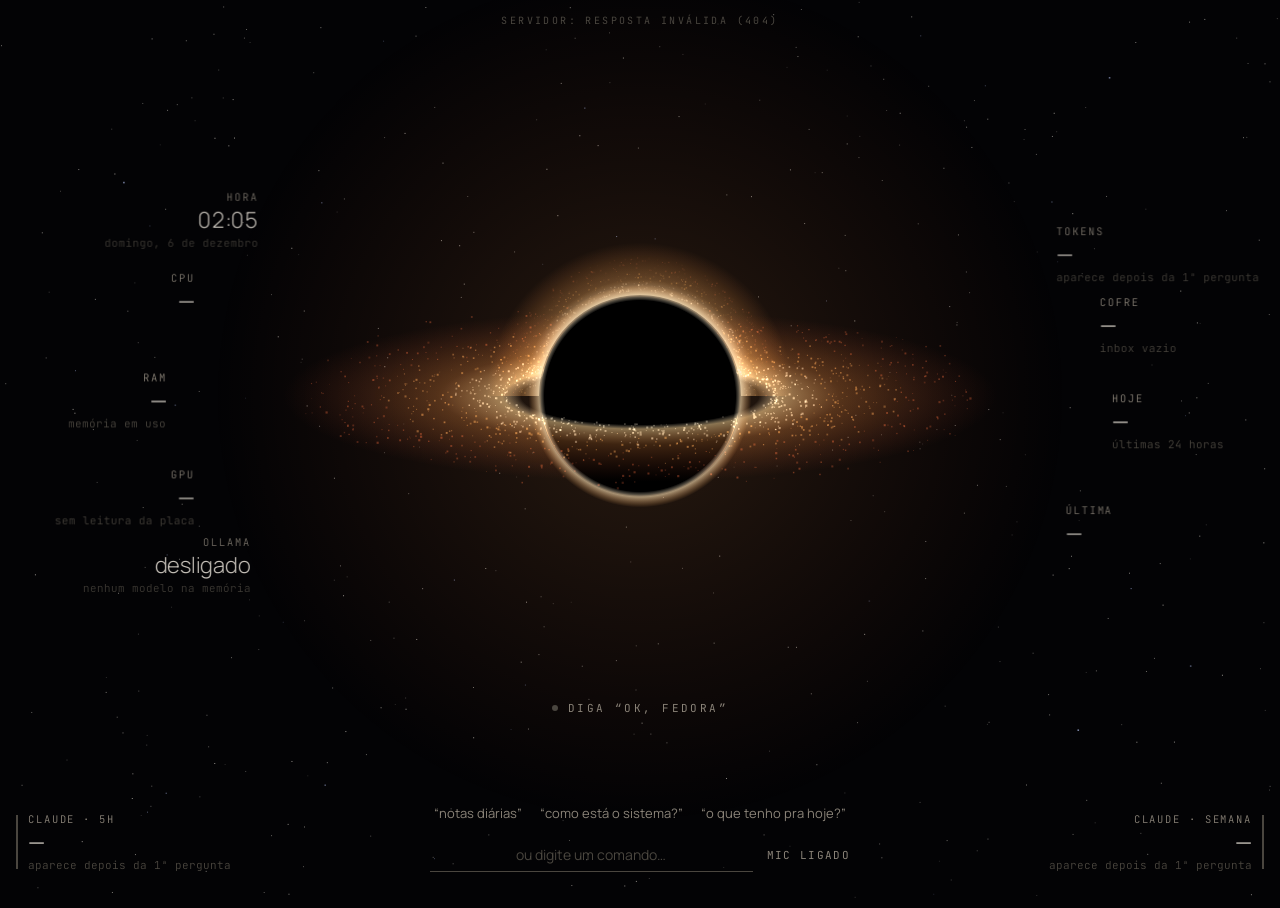
==== ui/index.html @ 59572f54 "Mini buraco negro (orb.py, GTK 4) no canto da tela do mouse quando a janela está fechada ou atrás; t" ====
<!doctype html>
<html lang="pt-BR">
<head>
<meta charset="utf-8">
<meta name="viewport" content="width=device-width, initial-scale=1, viewport-fit=cover">
<title>Fedora</title>
<meta name="theme-color" content="#030305">
<link rel="preconnect" href="https://fonts.googleapis.com">
<link rel="preconnect" href="https://fonts.gstatic.com" crossorigin>
<link rel="stylesheet" href="https://fonts.googleapis.com/css2?family=Manrope:wght@300;400;500;600&family=JetBrains+Mono:wght@300;400&family=Literata:opsz,wght@7..72,400;7..72,500&display=swap">
<style>
/* Layout: one dark sky. A black hole in the centre listens; system data drifts on its left orbit, vault data on its right. No boxes.
   #notas swaps to a quiet writing page with a small hole that still listens. Single deliberate dark theme. */
:root{
  --space:#030305; --ink:#ece6dc; --dim:#8a8378; --faint:#4a463f; --hot:#ffb15c; --white-hot:#fff1d6; --cool:#8fb4ff; --warn:#ff8a5c;
  --ui:"Manrope",system-ui,sans-serif; --data:"JetBrains Mono",ui-monospace,monospace; --write:"Literata",Georgia,serif;
  color-scheme:dark;
}
html,body{height:100%}
body{background:var(--space);color:var(--ink);font:400 15px/1.5 var(--ui);overflow:hidden;-webkit-tap-highlight-color:transparent}
button,input,textarea{font:inherit;color:inherit}
button{cursor:pointer;touch-action:manipulation}
:focus-visible{outline:1px solid var(--hot);outline-offset:4px}
[hidden]{display:none!important}
.sr{position:absolute;width:1px;height:1px;overflow:hidden;clip:rect(0 0 0 0);white-space:nowrap}

/* ---------- home: the black hole ---------- */
#home{position:fixed;inset:0}
#sky,#hole{position:absolute;inset:0;width:100%;height:100%;display:block}
#hole{cursor:pointer}
.orbit{position:absolute;left:0;top:0;display:grid;gap:1px;white-space:nowrap;pointer-events:none;will-change:transform}
.orbit .k{font:300 10.5px var(--data);letter-spacing:.18em;text-transform:uppercase;color:var(--dim)}
.orbit .v{font:300 22px var(--ui);letter-spacing:-.01em;font-variant-numeric:tabular-nums}
.orbit .s{font:300 11px var(--data);color:var(--faint)}
.orbit.left{text-align:right}
.orbit .v.hot{color:var(--warn)}
.orbit .bar{position:absolute;left:-12px;top:3px;bottom:3px;width:2px;background:linear-gradient(0deg,var(--hot) var(--p),var(--faint) var(--p))}
.orbit.foot{top:auto;bottom:calc(28px + env(safe-area-inset-bottom,0px))}
.orbit.fl{left:28px}
.orbit.fr{left:auto;right:28px;text-align:right}
.orbit.fr .bar{left:auto;right:-12px}
.orbit .v.hot+.s+.bar{background:linear-gradient(0deg,var(--warn) var(--p),var(--faint) var(--p))}
.voice{position:absolute;left:50%;bottom:calc(28px + env(safe-area-inset-bottom,0px));transform:translateX(-50%);
  width:min(640px,calc(100% - 32px));display:grid;gap:10px;justify-items:center;text-align:center}
.state{font:400 11px var(--data);letter-spacing:.22em;text-transform:uppercase;color:var(--dim);display:flex;gap:10px;align-items:center}
.state i{width:6px;height:6px;border-radius:50%;background:var(--faint);transition:background-color .3s}
body[data-v="listen"] .state i,body[data-v="dict"] .state i{background:var(--hot);box-shadow:0 0 10px var(--hot)}
body[data-v="think"] .state i{background:var(--cool)}
.heard{font:300 26px/1.3 var(--ui);min-height:1.3em;color:var(--ink);text-wrap:balance}
.reply{font-size:14px;color:var(--dim);min-height:1.5em;max-width:56ch;text-wrap:pretty}
.cmds{display:flex;flex-wrap:wrap;justify-content:center;gap:4px 18px;font-size:13px}
.cmd{background:none;border:0;padding:4px 0;color:var(--dim);border-bottom:1px solid transparent}
.cmd:hover{color:var(--ink);border-bottom-color:var(--faint)}
.typed{display:flex;gap:14px;align-items:center;width:min(420px,100%)}
.typed input{flex:1;min-width:0;background:none;border:0;border-bottom:1px solid var(--faint);padding:6px 2px;font-size:14px;text-align:center}
.typed input:focus-visible{outline:none;border-bottom-color:var(--hot)}
.typed input::placeholder{color:var(--faint)}
.mute{background:none;border:0;font:400 11px var(--data);letter-spacing:.12em;text-transform:uppercase;color:var(--dim);padding:4px 0}
.mute:hover{color:var(--ink)}
.mute[aria-pressed="true"]{color:var(--warn)}
.proto{max-width:calc(100% - 32px);text-align:center;position:absolute;top:calc(14px + env(safe-area-inset-top,0px));left:50%;transform:translateX(-50%);font:400 10px var(--data);letter-spacing:.24em;text-transform:uppercase;color:var(--faint)}

/* ---------- #notas: the writing page ---------- */
#notes{position:fixed;inset:0;display:grid;grid-template-columns:220px minmax(0,1fr);grid-template-rows:auto 1fr auto;
  padding-block:20px;padding-left:max(16px,env(safe-area-inset-left,0px));padding-right:max(16px,env(safe-area-inset-right,0px));column-gap:32px}
.nhead{grid-column:1/-1;display:flex;align-items:baseline;gap:20px;padding-bottom:18px}
.back{color:var(--dim);text-decoration:none;font-size:13px}
.back:hover{color:var(--ink)}
.nhead h1{margin:0;font:500 24px var(--write);letter-spacing:-.01em}
.npath{font:300 11px var(--data);color:var(--faint);overflow:hidden;text-overflow:ellipsis;white-space:nowrap;min-width:0}
.days{overflow-y:auto;display:grid;align-content:start;gap:2px;padding-right:8px}
.days h2{margin:0 0 8px;font:400 10.5px var(--data);letter-spacing:.18em;text-transform:uppercase;color:var(--dim)}
.day{background:none;border:0;text-align:left;padding:5px 0;color:var(--dim);font-size:14px}
.day:hover{color:var(--ink)}
.day[aria-current="true"]{color:var(--hot)}
.page{min-width:0;min-height:0;display:flex;justify-content:center}
#text{width:min(72ch,100%);height:100%;resize:none;background:none;border:0;padding:0 0 40px;
  font:400 19px/1.75 var(--write);color:var(--ink);caret-color:var(--hot)}
#text:focus-visible{outline:none}
#text::placeholder{color:var(--faint)}
.nfoot{grid-column:1/-1;display:flex;align-items:center;gap:22px;flex-wrap:wrap;padding-top:14px;border-top:1px solid #15140f}
#mini{width:52px;height:52px;flex:none;cursor:pointer}
.nstate{display:grid;min-width:0;flex:1 1 220px}
.nstate b{font:400 11px var(--data);letter-spacing:.18em;text-transform:uppercase;color:var(--dim);font-weight:400}
.nstate span{font-size:13px;color:var(--faint)}
.act{background:none;border:0;padding:6px 0;font-size:14px;color:var(--dim);border-bottom:1px solid transparent}
.act:hover{color:var(--ink);border-bottom-color:var(--faint)}
.act.primary{color:var(--hot)}
.act:disabled{opacity:.4;cursor:default;border-color:transparent}
.act[aria-pressed="true"]{color:var(--warn)}

@media (max-width:760px){
  body{overflow:auto}
  #notes{position:static;min-height:100%;grid-template-columns:1fr;grid-template-rows:auto auto 1fr auto}
  .days{display:flex;overflow-x:auto;gap:16px;padding-bottom:10px}.days h2{display:none}.day{white-space:nowrap}
  #text{min-height:55vh;font-size:17px}
  .heard{font-size:20px}
  .orbit .s{display:none}.orbit .v{font-size:17px;max-width:calc(50vw - 28px);overflow:hidden;text-overflow:ellipsis}.orbit.left{text-align:left}
  .voice{gap:6px}.reply:empty{display:none}
}
@media (prefers-reduced-motion:reduce){*{transition:none!important}}
</style>
</head>
<body>

<section id="home" aria-label="Fedora">
  <canvas id="sky" aria-hidden="true"></canvas>
  <canvas id="hole" role="button" tabindex="0" aria-label="Buraco negro da Fedora. Toque ou aperte Espaço para falar sem dizer o nome."></canvas>
  <div class="proto" id="status">conectando…</div>
  <div id="orbits" aria-label="Sistema e vault"></div>
  <div class="voice">
    <div class="state" id="state"><i aria-hidden="true"></i><span id="state-t">Toque ou aperte Espaço para falar</span></div>
    <div class="heard" id="heard" aria-live="polite"></div>
    <div class="reply" id="reply" aria-live="polite"></div>
    <div class="cmds" id="cmds"></div>
    <form class="typed" id="typed">
      <label class="sr" for="cmd">Comando</label>
      <input id="cmd" name="comando" autocomplete="off" placeholder="ou digite um comando…">
      <button type="button" class="mute" id="mute" aria-pressed="false">mic ligado</button>
    </form>
  </div>
</section>

<section id="notes" aria-label="Notas diárias" hidden>
  <header class="nhead">
    <a class="back" id="back" href="#">← Fedora</a>
    <h1 id="n-title">Hoje</h1>
    <span class="npath" id="n-path"></span>
  </header>
  <nav class="days" aria-label="Notas diárias recentes"><h2>Diárias</h2><div id="days" style="display:contents"></div></nav>
  <div class="page">
    <label class="sr" for="text">Texto da nota</label>
    <textarea id="text" name="nota" spellcheck="true" placeholder="Escreva, ou clique no buraco negro para ditar…"></textarea>
  </div>
  <footer class="nfoot">
    <canvas id="mini" role="button" tabindex="0" aria-label="Ditar"></canvas>
    <div class="nstate"><b id="n-state"></b><span id="n-hint"></span></div>
    <button type="button" class="act" id="dictate" aria-pressed="false">Ditar</button>
    <button type="button" class="act" id="tidy">Ollama: organizar</button>
    <button type="button" class="act" id="undo" disabled>Desfazer</button>
    <button type="button" class="act primary" id="save">Salvar</button>
  </footer>
</section>

<script>
const $=id=>document.getElementById(id);
const el=(t,c,x)=>{const e=document.createElement(t);if(c)e.className=c;if(x!=null)e.textContent=x;return e};
const reduce=matchMedia('(prefers-reduced-motion: reduce)');
const tz='America/Sao_Paulo';
const fmt=(o,d=new Date())=>new Intl.DateTimeFormat('pt-BR',{timeZone:tz,...o}).format(d);
const norm=s=>s.normalize('NFD').replace(/[̀-ͯ]/g,'').toLowerCase();
const wait=ms=>new Promise(r=>setTimeout(r,reduce.matches?Math.min(ms,120):ms));

// ================= black hole renderer (shared by the home and the editor) =================
class Hole{
  constructor(cv,{count=1600,scale=1,stars=false}={}){this.cv=cv;this.cx=cv.getContext('2d');this.scale=scale;this.level=.1;this.goal=.1;this.spin=1;this.t=0;
    this.p=Array.from({length:count},()=>{const r=1.35+Math.pow(Math.random(),1.6)*2.1;return{r,a:Math.random()*Math.PI*2,z:(Math.random()-.5)*.08*r,s:.6+Math.random()*1.4,k:Math.random()}});
    this.resize()}
  resize(){const d=devicePixelRatio||1,w=this.cv.clientWidth,h=this.cv.clientHeight;this.w=w;this.h=h;this.cv.width=w*d;this.cv.height=h*d;this.cx.setTransform(d,0,0,d,0,0);
    const narrow=this.scale===1&&w<760;this.R=Math.min(w,h)*(narrow?.09:.11)*this.scale;this.X=w/2;this.Y=this.scale>1?h/2:h*(narrow?.2:.44)}
  col(r,alpha){const t=Math.max(0,Math.min(1,(r-1.35)/2.1));// hot white inside, amber, then deep red outside
    const c=t<.25?[255,241,214]:t<.6?[255,177,92]:[214,92,52];return`rgba(${c[0]},${c[1]},${c[2]},${alpha})`}
  frame(dt){
    this.level+=(this.goal-this.level)*Math.min(1,dt*6);const L=this.level;this.t+=dt;
    const{cx,R,X,Y}=this,tilt=.24,speed=(.25+L*1.6)*this.spin;
    cx.clearRect(0,0,this.w,this.h);
    // outer glow
    let g=cx.createRadialGradient(X,Y,R*.9,X,Y,R*(4.2+L));g.addColorStop(0,`rgba(255,160,80,${.10+L*.18})`);g.addColorStop(1,'rgba(255,120,60,0)');
    cx.fillStyle=g;cx.beginPath();cx.arc(X,Y,R*(4.2+L),0,Math.PI*2);cx.fill();
    const TAU=Math.PI*2,band=(clipFront)=>{cx.save();if(clipFront){cx.beginPath();cx.rect(0,Y,this.w,this.h);cx.clip();cx.beginPath();cx.arc(X,Y,R*1.01,0,TAU);cx.clip()}
      cx.translate(X,Y);cx.scale(1,tilt);const b=cx.createRadialGradient(0,0,R*1.2,0,0,R*3.6);
      b.addColorStop(0,'rgba(255,236,200,0)');b.addColorStop(.08,`rgba(255,214,150,${.5+L*.35})`);b.addColorStop(.35,`rgba(255,150,70,${.22+L*.2})`);b.addColorStop(1,'rgba(200,70,40,0)');
      cx.fillStyle=b;cx.beginPath();cx.arc(0,0,R*3.6,0,TAU);cx.arc(0,0,R*1.2,0,TAU,true);cx.fill();cx.restore()};
    cx.globalCompositeOperation='lighter';band(false);
    // light from the far side of the disk, bent over the top of the shadow
    const lg=cx.createRadialGradient(X,Y,R*1.02,X,Y,R*1.55);lg.addColorStop(0,`rgba(255,236,200,${.55+L*.35})`);lg.addColorStop(.3,`rgba(255,180,100,${.25+L*.2})`);lg.addColorStop(1,'rgba(255,140,60,0)');
    cx.fillStyle=lg;cx.beginPath();cx.ellipse(X,Y,R*1.55,R*1.55,0,Math.PI,TAU);cx.ellipse(X,Y,R*1.02,R*1.02,0,TAU,Math.PI,true);cx.fill();
    const back=[],front=[];
    for(const q of this.p){if(!reduce.matches)q.a+=dt*speed*Math.pow(q.r,-1.5)*2.2;
      const sn=Math.sin(q.a);(sn<0?back:front).push(q)}
    const dot=(x,y,s,c)=>{cx.fillStyle=c;cx.fillRect(x-s/2,y-s/2,s,s)};
    const bright=.35+L*.5;
    for(const q of back){const x=X+Math.cos(q.a)*q.r*R,y=Y+Math.sin(q.a)*q.r*R*tilt+q.z*R;dot(x,y,q.s,this.col(q.r,bright*(.5+.5*q.k)));
      // lensed image of the far side, bent over the top of the shadow
      const rr=R*(1.06+(q.r-1.35)*.16);const lx=X+Math.cos(q.a)*rr,ly=Y+Math.sin(q.a)*rr;dot(lx,ly,q.s*.8,this.col(q.r,bright*.55*q.k))}
    cx.globalCompositeOperation='source-over';
    // shadow + photon ring
    const pr=R*(1+L*.04+Math.sin(this.t*2)*.004);
    cx.fillStyle='#000';cx.beginPath();cx.arc(X,Y,pr,0,TAU);cx.fill();
    g=cx.createRadialGradient(X,Y,pr*.96,X,Y,pr*1.12);g.addColorStop(0,'rgba(255,241,214,0)');g.addColorStop(.35,`rgba(255,226,180,${.55+L*.4})`);g.addColorStop(1,'rgba(255,170,90,0)');
    cx.fillStyle=g;cx.beginPath();cx.arc(X,Y,pr*1.12,0,TAU);cx.arc(X,Y,pr*.96,0,TAU,true);cx.fill();
    cx.globalCompositeOperation='lighter';band(true);
    for(const q of front){const x=X+Math.cos(q.a)*q.r*R,y=Y+Math.sin(q.a)*q.r*R*tilt+q.z*R;if(Math.hypot(x-X,y-Y)<pr*.98&&y<Y)continue;
      dot(x,y,q.s*1.1,this.col(q.r,bright*(.6+.4*q.k)))}
    cx.globalCompositeOperation='source-over'}
}
function stars(cv){const d=devicePixelRatio||1,w=cv.clientWidth,h=cv.clientHeight;cv.width=w*d;cv.height=h*d;const x=cv.getContext('2d');x.setTransform(d,0,0,d,0,0);
  for(let i=0;i<Math.round(w*h/2600);i++){const a=Math.random();x.fillStyle=`rgba(${a>.9?'190,205,255':'236,230,220'},${.15+Math.random()*.5})`;x.fillRect(Math.random()*w,Math.random()*h,a>.97?1.6:1,a>.97?1.6:1)}}

const hole=new Hole($('hole')),mini=new Hole($('mini'),{count:420,scale:3.2});
stars($('sky'));

// ================= server =================
const TOKEN='__JARVIS_TOKEN__';
async function api(path,body){
  const r=await fetch(path,body===undefined?{}:{method:'POST',headers:{'Content-Type':'application/json','X-Jarvis-Token':TOKEN},body:JSON.stringify(body)});
  const j=await r.json().catch(()=>({error:`resposta inválida (${r.status})`}));
  if(!r.ok||j.error)throw Object.assign(new Error(j.error||String(r.status)),{status:r.status});
  return j}
const errMsg=e=>e&&e.name==='NotAllowedError'?'O navegador bloqueou o microfone. Libere o acesso ao microfone para localhost.'
  :e&&e.name==='NotFoundError'?'Nenhum microfone encontrado.':String(e&&e.message||e);

// ================= orbiting info =================
let S={},V={};
const num=new Intl.NumberFormat('pt-BR',{maximumFractionDigits:1});
const rel=new Intl.RelativeTimeFormat('pt-BR',{numeric:'auto'});
const ago=ts=>{const h=Math.round((ts*1000-Date.now())/36e5);return Math.abs(h)<24?rel.format(h,'hour'):rel.format(Math.round(h/24),'day')};
const dash='—';
// plan usage comes from Claude's own rate_limit_event, so it only refreshes after a question
const use=w=>{const u=S.claude&&S.claude[w];return u&&u.used!=null?u.used:null};
const pct=w=>use(w)==null?dash:Math.round(use(w)*100)+'%';
const renova=(w,o)=>use(w)==null?'aparece depois da 1ª pergunta':'renova '+new Date(S.claude[w].resets*1000).toLocaleString('pt-BR',{timeZone:tz,...o});
const ITEMS=[
  ['left',216,'hora',()=>fmt({hour:'2-digit',minute:'2-digit',hourCycle:'h23'}),()=>fmt({weekday:'long',day:'numeric',month:'long'})],
  ['left',198,'cpu',()=>S.cpu==null?dash:Math.round(S.cpu)+'%',()=>S.threads?S.threads+' threads':''],
  ['left',180,'ram',()=>S.ram==null?dash:`${num.format(S.ram)} / ${num.format(S.ram_total)} GB`,()=>'memória em uso'],
  ['left',162,'gpu',()=>S.gpu?S.gpu.busy+'%':dash,()=>S.gpu?`${num.format(S.gpu.vram)} / ${num.format(S.gpu.vram_total)} GB de VRAM`:'sem leitura da placa'],
  ['left',144,'ollama',()=>S.ollama==null?'desligado':S.ollama.length?'carregado':'parado',()=>S.ollama&&S.ollama.length?S.ollama.join(', '):'nenhum modelo na memória'],
  ['right',-30,'tokens',()=>{const l=S.claude&&S.claude.last;return l?num.format(l.total)+' tokens':dash},()=>{const l=S.claude&&S.claude.last;return l?'última pergunta · '+num.format(l.out)+' de resposta':'aparece depois da 1ª pergunta'}],
  ['right',-12,'cofre',()=>V.total==null?dash:V.total+' notas',()=>V.inbox?V.inbox+' no inbox':'inbox vazio'],
  ['right',6,'hoje',()=>V.today==null?dash:V.today+(V.today===1?' nota editada':' notas editadas'),()=>'últimas 24 horas'],
  ['right',24,'última',()=>{const t=V.last?V.last.title.replace(/\.excalidraw$/,' (desenho)'):dash;return t.length>26?t.slice(0,25)+'…':t},()=>V.last?ago(V.last.at):''],
  ['foot fl',0,'claude · 5h',()=>pct('five_hour'),()=>renova('five_hour',{hour:'2-digit',minute:'2-digit',hourCycle:'h23'}),()=>use('five_hour')],
  ['foot fr',0,'claude · semana',()=>pct('seven_day'),()=>renova('seven_day',{weekday:'long',hour:'2-digit',minute:'2-digit',hourCycle:'h23'}),()=>use('seven_day')],
];
const orbitEls=ITEMS.map(([side,,,,,bar])=>{const e=el('div','orbit '+side);e.append(el('div','k'),el('div','v'),el('div','s'));if(bar)e.append(el('div','bar'));$('orbits').append(e);return e});
ITEMS.forEach(([, ,k],i)=>orbitEls[i].querySelector('.k').textContent=k);
function fillOrbit(){ITEMS.forEach(([, , ,v,s,bar],i)=>{const e=orbitEls[i];e.querySelector('.v').textContent=v();e.querySelector('.s').textContent=s();
  const b=bar&&bar();if(bar)e.style.setProperty('--p',((b||0)*100).toFixed(1)+'%');
  e.querySelector('.v').classList.toggle('hot',i===1&&S.cpu>80||i===3&&S.gpu&&S.gpu.busy>80||b>.8)})}
function placeOrbit(t){const W=innerWidth,H=innerHeight,narrow=W<760;
  if(narrow){const col={left:0,right:0};ITEMS.forEach(([side],i)=>{if(side.startsWith('foot'))return;const e=orbitEls[i],k=col[side]++;
      e.style.transform=`translate(${side==='left'?16:W/2+8}px,${hole.Y+hole.R*2.2+k*46}px)`;e.style.opacity=1});return}
  const rx=Math.min(W*.37,hole.R*5.6),ry=Math.min(H*.33,hole.R*3.4);
  ITEMS.forEach(([side,deg],i)=>{if(side.startsWith('foot'))return;const e=orbitEls[i];
    const a=(deg+(reduce.matches?0:Math.sin(t*.06+i*1.7)*2.2))*Math.PI/180;
    let x=hole.X+Math.cos(a)*rx,y=hole.Y+Math.sin(a)*ry;const w=e.offsetWidth,h=e.offsetHeight;
    x=side==='left'?x-w:x;x=Math.max(16,Math.min(W-16-w,x));
    e.style.transform=`translate(${x}px,${y-h/2}px)`;e.style.opacity=(.45+.55*(.55+.45*Math.cos(a*2))).toFixed(2)})}
async function refreshSystem(){try{S=await api('/api/system')}catch{}fillOrbit()}
async function refreshVault(){try{V=await api('/api/vault')}catch{}fillOrbit()}
refreshSystem();refreshVault();setInterval(refreshSystem,2000);setInterval(refreshVault,60000);
const ear=action=>api('/api/ear',{action}).catch(e=>say(errMsg(e)));
// tells the ear whether this window is in front; when it is not, "Ok, Fedora" shows the mini orb by the mouse
const focusEar=()=>api('/api/ear',{action:document.hasFocus()?'focus':'blur'}).catch(()=>{});
addEventListener('focus',focusEar);addEventListener('blur',focusEar);
function showStatus(){api('/api/status').then(s=>{
  const brain=s.runtime==='claude'?'Claude conectado':'Claude indisponível';
  const voice=s.ear_error?s.ear_error:s.ear==='mute'?'microfone desligado':'diga “Ok, Fedora”';
  $('status').textContent=`${brain} · ${voice}`}).catch(e=>$('status').textContent='servidor: '+errMsg(e))}
showStatus();
// Piper speaks on the server, straight to the speakers: works with the window closed, no browser voices needed
const speak=text=>{if(text)api('/api/speak',{text}).catch(e=>say(errMsg(e)))};

// ================= voice: the server listens (PipeWire + whisper), the page only shows it =================
let vs='idle',busy=false,level=0;
const STATES={idle:'Diga “Ok, Fedora”',listen:'Ouvindo',think:'Pensando',dict:'Ditando',mute:'Microfone desligado'};
function setV(s){vs=s;document.body.dataset.v=s;$('state-t').textContent=STATES[s];$('n-state').textContent=s==='idle'?'Pronto':STATES[s];
  hole.goal=mini.goal={idle:.12,listen:.5,think:.3,dict:.5,mute:.03}[s];hole.spin=mini.spin=s==='think'?2.2:1;
  $('mute').setAttribute('aria-pressed',s==='mute');$('mute').textContent=s==='mute'?'mic desligado':'mic ligado';
  const d=s==='dict';$('dictate').setAttribute('aria-pressed',d);$('dictate').textContent=d?'Parar':'Ditar'}
const say=t=>{$('reply').textContent=t};
function connect(){const es=new EventSource('/api/events');es.onopen=focusEar;
  es.onmessage=m=>{let ev;try{ev=JSON.parse(m.data)}catch{return}
    if(ev.t==='level'){level=ev.v;if(vs==='listen'||vs==='dict')hole.goal=mini.goal=Math.min(1,.3+ev.v*2.5)}
    else if(ev.t==='state'){if(!busy||ev.v!=='idle')setV(ev.v)}
    else if(ev.t==='wake'){$('heard').textContent='';say('');setV('listen')}
    else if(ev.t==='command'){if(!ev.text){say('Não entendi. Diga “Ok, Fedora” e o pedido.');return}$('heard').textContent=ev.text;run(ev.text)}
    else if(ev.t==='dictation')insertDictation(ev.text)
    else if(ev.t==='error'){say(ev.message);hint(ev.message)}};
  es.onerror=()=>{$('status').textContent='servidor desconectado · tentando de novo…';es.close();setTimeout(()=>{connect();showStatus()},3000)}}
connect();
function run(text){if(busy)return;busy=true;command(text).finally(()=>{busy=false})}
async function command(raw){
  const text=raw.replace(/^\s*(ok,?\s*)?fedora[\s,.!:]*/i,'').trim(),t=norm(text);
  if(!text)return say('Pode falar.');
  if(/nota\w* diari|^daily|^diario/.test(t)){say('Abrindo as notas diárias.');location.hash='notas';return}
  if(!$('notes').hidden){// editor voice commands
    if(/^dit/.test(t))return dictate();
    if(/^organiz/.test(t))return tidyText();
    if(/^salv/.test(t))return saveNote();
    if(/^(volt|inicio|sair)/.test(t)){location.hash='';return}}
  if(/^(desfaz)/.test(t)&&!$('undo').disabled)return $('undo').click();
  await askClaude(text)}
async function askClaude(text){
  setV('think');let out='';if(!$('notes').hidden)hint('Perguntando ao Claude: '+text);
  try{const r=await fetch('/api/run',{method:'POST',headers:{'Content-Type':'application/json','X-Jarvis-Token':TOKEN},body:JSON.stringify({message:text})});
    if(!r.ok){const j=await r.json().catch(()=>({}));throw new Error(j.error||'o Claude não respondeu')}
    const rd=r.body.getReader(),dec=new TextDecoder();let buf='';
    for(;;){const{value,done}=await rd.read();if(done)break;buf+=dec.decode(value,{stream:true});let i;
      while((i=buf.indexOf('\n'))>=0){const line=buf.slice(0,i).trim();buf=buf.slice(i+1);if(!line)continue;
        let ev;try{ev=JSON.parse(line)}catch{continue}
        if(ev.t==='delta'){out+=ev.text;say(out)}
        else if(ev.t==='error'){say(ev.message)}
        else if(ev.t==='tool'&&ev.phase==='use'){$('state-t').textContent='Usando '+ev.name}}}
    if(!$('notes').hidden)hint(out);speak(out)}
  catch(e){say(errMsg(e))}finally{setV('idle')}}
const tap=()=>{if(vs==='listen'||vs==='dict')ear('stop');else if(vs==='idle')ear('listen')};
$('hole').addEventListener('click',tap);
$('hole').addEventListener('keydown',e=>{if(e.key==='Enter'||e.key===' '){e.preventDefault();tap()}});
addEventListener('keydown',e=>{if(e.key===' '&&!$('home').hidden&&!/INPUT|TEXTAREA|BUTTON|A/.test(document.activeElement.tagName)){e.preventDefault();tap()}});
$('typed').addEventListener('submit',e=>{e.preventDefault();const v=$('cmd').value.trim();if(!v||busy)return;$('cmd').value='';$('heard').textContent=v;run(v)});
$('mute').onclick=()=>ear(vs==='mute'?'on':'off');
['notas diárias','como está o sistema?','o que tenho pra hoje?'].forEach(c=>{const b=el('button','cmd',`“${c}”`);b.type='button';
  b.onclick=()=>{$('heard').textContent=c;run(c)};$('cmds').append(b)});

// ================= daily notes =================
let list=[],note=null,saved='',prevText=null,dictRange=null;
const ta=$('text'),hint=t=>{$('n-hint').textContent=t};
const dirty=()=>note&&ta.value!==saved;
function label(n){if(n.today)return'Hoje';const m=n.name.match(/^(\d+) - (.*)$/);return m?`${m[2].split('-')[0]} ${m[1]}`:n.name}
async function loadList(){list=(await api('/api/daily')).notes;
  $('days').replaceChildren(...list.map(n=>{const b=el('button','day',label(n));b.type='button';b.onclick=()=>openNote(n.id);b.dataset.id=n.id;return b}))}
async function openNote(id){
  if(dirty()&&!confirm('Há alterações não salvas nesta nota. Descartar?'))return;
  try{note=await api('/api/daily/read?id='+encodeURIComponent(id))}catch(e){hint(errMsg(e));return}
  saved=ta.value=note.text;prevText=null;dictRange=null;$('undo').disabled=true;
  const n=list.find(x=>x.id===id);const d=n&&n.today?fmt({weekday:'long',day:'numeric',month:'long'}):(n?n.name.replace(/^(\d+) - (.*)$/,'$2, $1'):id);
  $('n-title').textContent=d.replace(/^./,c=>c.toUpperCase());$('n-path').textContent=note.path+(note.mtime?'':' · nova');
  [...$('days').children].forEach(b=>b.setAttribute('aria-current',b.dataset.id===id));
  hint(note.mtime?'Diga “Ok, Fedora, ditar” ou clique no buraco negro. Ctrl+S salva.':'Esta nota ainda não existe; ela é criada ao salvar.')}
async function saveNote(){if(!note)return;
  try{const r=await api('/api/daily/save',{id:note.id,text:ta.value,mtime:note.mtime});note.mtime=r.mtime;saved=ta.value;hint('Salvo em '+note.path+'.')}
  catch(e){hint(e.status===409?'A nota mudou fora daqui (Obsidian?). Copie seu texto, reabra a nota e cole de novo.':'Não salvou: '+errMsg(e))}}
function dictate(){
  if(vs==='dict')return ear('stop');
  if(vs==='mute')return hint('O microfone está desligado.');
  if(vs!=='idle')return;ear('dictate');hint('Pode ditar. Fique 3 segundos em silêncio ou clique em Parar para terminar.')}
function insertDictation(text){
  if($('notes').hidden){location.hash='notas'}
  if(!text)return hint('Não ouvi nada.');
  const s=ta.selectionStart,lead=s>0&&!/\s$/.test(ta.value.slice(0,s))?' ':'';
  ta.setRangeText(lead+text,s,ta.selectionEnd,'end');dictRange=[s+lead.length,s+lead.length+text.length];
  ta.setSelectionRange(...dictRange);ta.focus();hint('Ditado inserido e selecionado. Diga “Ok, Fedora, organizar” ou clique em “Ollama: organizar”.')}
async function tidyText(){
  if(!ta.value.trim())return hint('A nota está vazia.');
  $('tidy').disabled=true;setV('think');hint('Ollama lendo e reorganizando a nota inteira…');
  try{const r=await api('/api/tidy',{note:ta.value});prevText=ta.value;ta.value=r.text;dictRange=null;
    $('undo').disabled=false;hint('Pronto. Revise e salve; “Desfazer” volta à nota de antes.')}
  catch(e){hint(errMsg(e))}finally{$('tidy').disabled=false;setV('idle')}}
$('dictate').onclick=dictate;$('tidy').onclick=tidyText;$('save').onclick=saveNote;
$('mini').addEventListener('click',dictate);$('mini').addEventListener('keydown',e=>{if(e.key==='Enter'||e.key===' '){e.preventDefault();dictate()}});
$('undo').onclick=()=>{if(prevText==null)return;ta.value=prevText;prevText=null;$('undo').disabled=true;hint('Texto original de volta.')};
addEventListener('keydown',e=>{if((e.ctrlKey||e.metaKey)&&e.key==='s'&&!$('notes').hidden){e.preventDefault();saveNote()}});
addEventListener('beforeunload',e=>{if(dirty()){e.preventDefault();e.returnValue=''}});
$('back').addEventListener('click',e=>{if(dirty()&&!confirm('Há alterações não salvas. Sair mesmo assim?'))e.preventDefault()});

// ================= routing + loop =================
async function route(){const notes=location.hash==='#notas';$('home').hidden=notes;$('notes').hidden=!notes;
  document.title=notes?'Fedora · Notas diárias':'Fedora';
  if(notes){mini.resize();try{await loadList();if(!note)await openNote(list.find(n=>n.today).id)}catch(e){hint(errMsg(e))}ta.focus()}
  else{hole.resize();stars($('sky'))}}
addEventListener('hashchange',route);
addEventListener('resize',()=>{hole.resize();mini.resize();stars($('sky'))});
let last=performance.now();
function loop(now){const dt=Math.min(.05,(now-last)/1000);last=now;
  if(!$('home').hidden){hole.frame(dt);placeOrbit(now/1000)}else mini.frame(dt);requestAnimationFrame(loop)}
setV('idle');fillOrbit();route();requestAnimationFrame(loop);
document.fonts&&document.fonts.ready.then(()=>placeOrbit(performance.now()/1000));
</script>
</body>
</html>
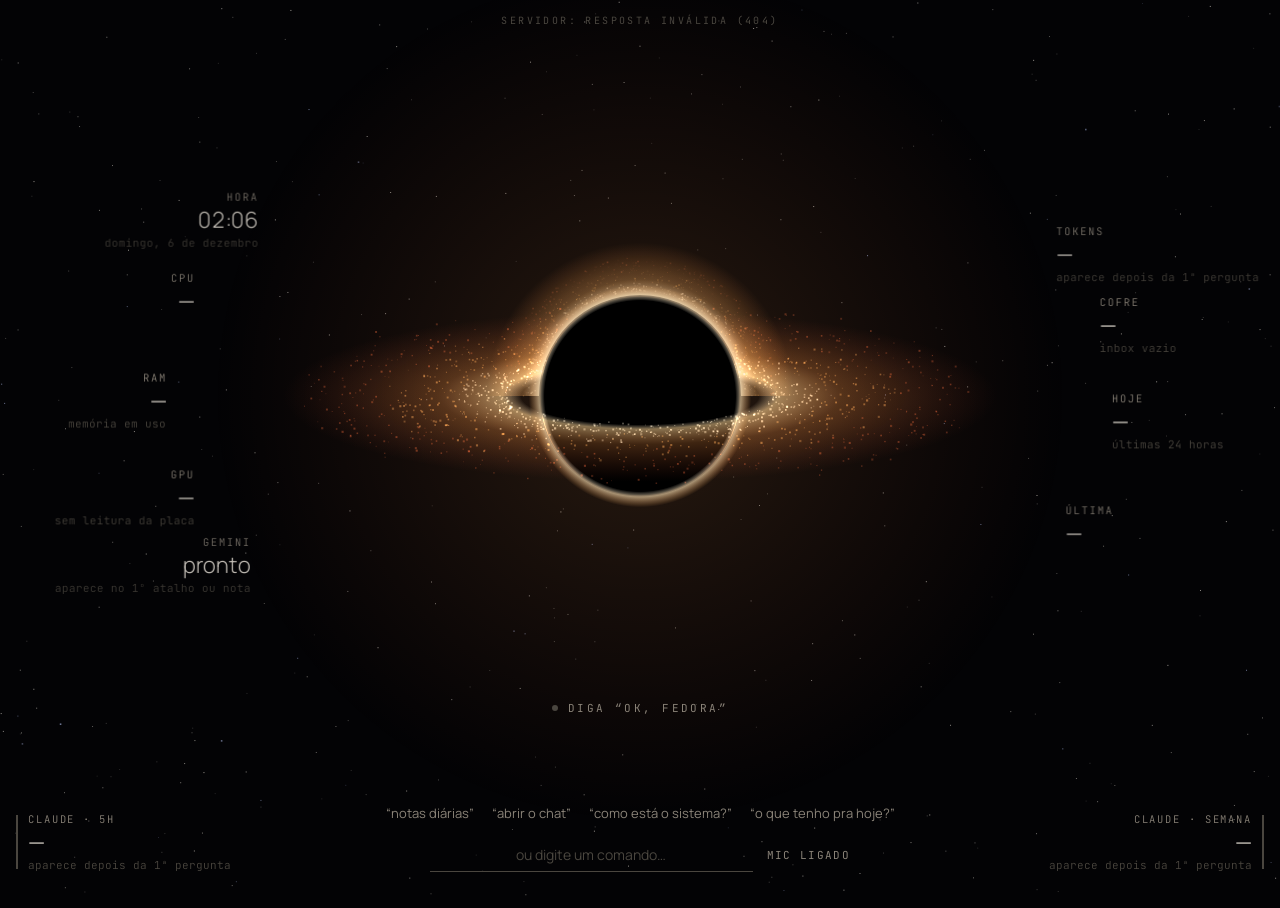
==== commit b0ecfe07: "FEDORA_CIDADE no .env + troca do Ollama pelo Gemini (llm.py, conversa.py); sai modelo.py e o ollama." ====
--- a/ui/index.html
+++ b/ui/index.html
@@ -79,7 +79,7 @@
 #text:focus-visible{outline:none}
 #text::placeholder{color:var(--faint)}
 .nfoot{grid-column:1/-1;display:flex;align-items:center;gap:22px;flex-wrap:wrap;padding-top:14px;border-top:1px solid #15140f}
-#mini{width:52px;height:52px;flex:none;cursor:pointer}
+#mini{width:140px;height:96px;margin:-22px -14px;flex:none;cursor:pointer;-webkit-mask-image:radial-gradient(closest-side,#000 78%,transparent);mask-image:radial-gradient(closest-side,#000 78%,transparent)}
 .nstate{display:grid;min-width:0;flex:1 1 220px}
 .nstate b{font:400 11px var(--data);letter-spacing:.18em;text-transform:uppercase;color:var(--dim);font-weight:400}
 .nstate span{font-size:13px;color:var(--faint)}
@@ -88,6 +88,37 @@
 .act.primary{color:var(--hot)}
 .act:disabled{opacity:.4;cursor:default;border-color:transparent}
 .act[aria-pressed="true"]{color:var(--warn)}
+
+/* ---------- #chat: typed conversation, Claude Code style ---------- */
+#chat{position:fixed;inset:0;display:grid;grid-template-rows:auto 1fr auto;padding-block:20px;
+  padding-left:max(16px,env(safe-area-inset-left,0px));padding-right:max(16px,env(safe-area-inset-right,0px))}
+#chat .nhead{justify-content:center}
+#chat .nhead>*{flex:none}
+.clog{overflow-y:auto;display:flex;flex-direction:column;align-items:center;padding-bottom:24px}
+.clog>*{width:min(720px,100%)}
+.me{margin:22px 0 6px;color:var(--dim);white-space:pre-wrap}
+.me::before{content:"você";display:block;font:400 10.5px var(--data);letter-spacing:.18em;text-transform:uppercase;color:var(--faint);margin-bottom:2px}
+.ai{line-height:1.65}
+.ai p,.ai ul,.ai ol,.ai pre,.ai table{margin:0 0 12px}.ai ul{padding-left:20px}
+.ai h3{margin:16px 0 6px;font:500 16px var(--ui);color:var(--white-hot)}
+.ai code{font:400 13px var(--data);color:var(--white-hot)}
+.ai pre{overflow-x:auto;padding:10px 0 10px 14px;border-left:2px solid var(--faint)}
+.ai pre code{color:var(--ink);white-space:pre}
+.ai table{border-collapse:collapse;font-size:14px;display:block;overflow-x:auto}
+.ai th,.ai td{padding:4px 14px 4px 0;text-align:left;border-bottom:1px solid #1d1b16}.ai th{color:var(--dim);font-weight:500}
+.ai a{color:var(--hot)}
+.tool{font:300 12px var(--data);color:var(--faint);white-space:nowrap;overflow:hidden;text-overflow:ellipsis;margin:2px 0}
+.tool b{font-weight:400;color:var(--dim)}
+.tool.bad b{color:var(--warn)}
+.ouvir{background:none;border:0;text-align:left;padding:2px 0;font:400 11px var(--data);letter-spacing:.12em;text-transform:uppercase;color:var(--faint)}
+.ouvir:hover{color:var(--ink)}
+.cfoot{display:flex;align-items:flex-end;gap:18px;justify-content:center;padding-top:12px;border-top:1px solid #15140f}
+#chole{width:140px;height:96px;margin:-22px -14px;flex:none;cursor:pointer;-webkit-mask-image:radial-gradient(closest-side,#000 78%,transparent);mask-image:radial-gradient(closest-side,#000 78%,transparent)}
+.cin{flex:1;max-width:720px;display:grid;gap:4px}
+#cin{resize:none;background:none;border:0;border-bottom:1px solid var(--faint);padding:6px 2px;max-height:30vh;font-size:15px;line-height:1.5;caret-color:var(--hot)}
+#cin:focus-visible{outline:none;border-bottom-color:var(--hot)}
+#cin::placeholder{color:var(--faint)}
+#cstate{font:300 11px var(--data);color:var(--faint);min-height:1.5em}
 
 @media (max-width:760px){
   body{overflow:auto}
@@ -136,9 +167,27 @@
     <canvas id="mini" role="button" tabindex="0" aria-label="Ditar"></canvas>
     <div class="nstate"><b id="n-state"></b><span id="n-hint"></span></div>
     <button type="button" class="act" id="dictate" aria-pressed="false">Ditar</button>
-    <button type="button" class="act" id="tidy">Ollama: organizar</button>
+    <button type="button" class="act" id="tidy">Organizar</button>
     <button type="button" class="act" id="undo" disabled>Desfazer</button>
     <button type="button" class="act primary" id="save">Salvar</button>
+  </footer>
+</section>
+
+<section id="chat" aria-label="Chat" hidden>
+  <header class="nhead">
+    <a class="back" href="#">← Fedora</a>
+    <h1>Chat</h1>
+    <button type="button" class="act" id="cnew">Nova conversa</button>
+  </header>
+  <div class="clog" id="clog" aria-live="polite"></div>
+  <footer class="cfoot">
+    <canvas id="chole" role="button" tabindex="0" aria-label="Falar em vez de digitar"></canvas>
+    <form class="cin" id="cform">
+      <label class="sr" for="cin">Mensagem</label>
+      <textarea id="cin" rows="1" placeholder="Escreva… (Enter envia, Shift+Enter quebra a linha, Esc interrompe)"></textarea>
+      <span id="cstate"></span>
+    </form>
+    <button type="button" class="act primary" id="csend">Enviar</button>
   </footer>
 </section>
 
@@ -153,11 +202,11 @@
 
 // ================= black hole renderer (shared by the home and the editor) =================
 class Hole{
-  constructor(cv,{count=1600,scale=1,stars=false}={}){this.cv=cv;this.cx=cv.getContext('2d');this.scale=scale;this.level=.1;this.goal=.1;this.spin=1;this.t=0;
+  constructor(cv,{count=1600,scale=1,r=0,stars=false}={}){this.cv=cv;this.cx=cv.getContext('2d');this.scale=scale;this.r=r;this.level=.1;this.goal=.1;this.spin=1;this.t=0;
     this.p=Array.from({length:count},()=>{const r=1.35+Math.pow(Math.random(),1.6)*2.1;return{r,a:Math.random()*Math.PI*2,z:(Math.random()-.5)*.08*r,s:.6+Math.random()*1.4,k:Math.random()}});
     this.resize()}
   resize(){const d=devicePixelRatio||1,w=this.cv.clientWidth,h=this.cv.clientHeight;this.w=w;this.h=h;this.cv.width=w*d;this.cv.height=h*d;this.cx.setTransform(d,0,0,d,0,0);
-    const narrow=this.scale===1&&w<760;this.R=Math.min(w,h)*(narrow?.09:.11)*this.scale;this.X=w/2;this.Y=this.scale>1?h/2:h*(narrow?.2:.44)}
+    const narrow=this.scale===1&&w<760;this.R=this.r||Math.min(w,h)*(narrow?.09:.11)*this.scale;this.X=w/2;this.Y=this.r||this.scale>1?h/2:h*(narrow?.2:.44)}
   col(r,alpha){const t=Math.max(0,Math.min(1,(r-1.35)/2.1));// hot white inside, amber, then deep red outside
     const c=t<.25?[255,241,214]:t<.6?[255,177,92]:[214,92,52];return`rgba(${c[0]},${c[1]},${c[2]},${alpha})`}
   frame(dt){
@@ -197,7 +246,7 @@
 function stars(cv){const d=devicePixelRatio||1,w=cv.clientWidth,h=cv.clientHeight;cv.width=w*d;cv.height=h*d;const x=cv.getContext('2d');x.setTransform(d,0,0,d,0,0);
   for(let i=0;i<Math.round(w*h/2600);i++){const a=Math.random();x.fillStyle=`rgba(${a>.9?'190,205,255':'236,230,220'},${.15+Math.random()*.5})`;x.fillRect(Math.random()*w,Math.random()*h,a>.97?1.6:1,a>.97?1.6:1)}}
 
-const hole=new Hole($('hole')),mini=new Hole($('mini'),{count:420,scale:3.2});
+const hole=new Hole($('hole')),mini=new Hole($('mini'),{count:420,r:17}),chole=new Hole($('chole'),{count:420,r:17});
 stars($('sky'));
 
 // ================= server =================
@@ -225,7 +274,7 @@
   ['left',198,'cpu',()=>S.cpu==null?dash:Math.round(S.cpu)+'%',()=>S.threads?S.threads+' threads':''],
   ['left',180,'ram',()=>S.ram==null?dash:`${num.format(S.ram)} / ${num.format(S.ram_total)} GB`,()=>'memória em uso'],
   ['left',162,'gpu',()=>S.gpu?S.gpu.busy+'%':dash,()=>S.gpu?`${num.format(S.gpu.vram)} / ${num.format(S.gpu.vram_total)} GB de VRAM`:'sem leitura da placa'],
-  ['left',144,'ollama',()=>S.ollama==null?'desligado':S.ollama.length?'carregado':'parado',()=>S.ollama&&S.ollama.length?S.ollama.join(', '):'nenhum modelo na memória'],
+  ['left',144,'gemini',()=>{const g=S.gemini;return !g?'pronto':g.estado==='ok'?g.seg+' s':g.estado==='cota'?'cota esgotada':'sem resposta'},()=>{const g=S.gemini;return g?(g.modelo||'')+' · '+new Date(g.at*1000).toLocaleTimeString('pt-BR',{hour:'2-digit',minute:'2-digit'}):'aparece no 1º atalho ou nota'}],
   ['right',-30,'tokens',()=>{const l=S.claude&&S.claude.last;return l?num.format(l.total)+' tokens':dash},()=>{const l=S.claude&&S.claude.last;return l?'última pergunta · '+num.format(l.out)+' de resposta':'aparece depois da 1ª pergunta'}],
   ['right',-12,'cofre',()=>V.total==null?dash:V.total+' notas',()=>V.inbox?V.inbox+' no inbox':'inbox vazio'],
   ['right',6,'hoje',()=>V.today==null?dash:V.today+(V.today===1?' nota editada':' notas editadas'),()=>'últimas 24 horas'],
@@ -266,13 +315,13 @@
 let vs='idle',busy=false,level=0;
 const STATES={idle:'Diga “Ok, Fedora”',listen:'Ouvindo',think:'Pensando',dict:'Ditando',mute:'Microfone desligado'};
 function setV(s){vs=s;document.body.dataset.v=s;$('state-t').textContent=STATES[s];$('n-state').textContent=s==='idle'?'Pronto':STATES[s];
-  hole.goal=mini.goal={idle:.12,listen:.5,think:.3,dict:.5,mute:.03}[s];hole.spin=mini.spin=s==='think'?2.2:1;
+  hole.goal=mini.goal=chole.goal={idle:.12,listen:.5,think:.3,dict:.5,mute:.03}[s];hole.spin=mini.spin=chole.spin=s==='think'?2.2:1;
   $('mute').setAttribute('aria-pressed',s==='mute');$('mute').textContent=s==='mute'?'mic desligado':'mic ligado';
   const d=s==='dict';$('dictate').setAttribute('aria-pressed',d);$('dictate').textContent=d?'Parar':'Ditar'}
 const say=t=>{$('reply').textContent=t};
 function connect(){const es=new EventSource('/api/events');es.onopen=focusEar;
   es.onmessage=m=>{let ev;try{ev=JSON.parse(m.data)}catch{return}
-    if(ev.t==='level'){level=ev.v;if(vs==='listen'||vs==='dict')hole.goal=mini.goal=Math.min(1,.3+ev.v*2.5)}
+    if(ev.t==='level'){level=ev.v;if(vs==='listen'||vs==='dict')hole.goal=mini.goal=chole.goal=Math.min(1,.3+ev.v*2.5)}
     else if(ev.t==='state'){if(!busy||ev.v!=='idle')setV(ev.v)}
     else if(ev.t==='wake'){$('heard').textContent='';say('');setV('listen')}
     else if(ev.t==='command'){if(!ev.text){say('Não entendi. Diga “Ok, Fedora” e o pedido.');return}$('heard').textContent=ev.text;run(ev.text)}
@@ -285,6 +334,10 @@
   const text=raw.replace(/^\s*(ok,?\s*)?fedora[\s,.!:]*/i,'').trim(),t=norm(text);
   if(!text)return say('Pode falar.');
   if(/nota\w* diari|^daily|^diario/.test(t)){say('Abrindo as notas diárias.');location.hash='notas';return}
+  if(/\b(abr\w*|modo)\s+(o\s+)?chat\b/.test(t)){location.hash='chat';return}
+  if(!$('chat').hidden){// in the chat, speech is just another message
+    if(/^(volt|inicio|sair)/.test(t)){location.hash='';return}
+    return chatSend(text)}
   if(!$('notes').hidden){// editor voice commands
     if(/^dit/.test(t))return dictate();
     if(/^organiz/.test(t))return tidyText();
@@ -294,24 +347,27 @@
   await askClaude(text)}
 async function askClaude(text){
   setV('think');let out='';if(!$('notes').hidden)hint('Perguntando ao Claude: '+text);
-  try{const r=await fetch('/api/run',{method:'POST',headers:{'Content-Type':'application/json','X-Jarvis-Token':TOKEN},body:JSON.stringify({message:text})});
-    if(!r.ok){const j=await r.json().catch(()=>({}));throw new Error(j.error||'o Claude não respondeu')}
-    const rd=r.body.getReader(),dec=new TextDecoder();let buf='';
-    for(;;){const{value,done}=await rd.read();if(done)break;buf+=dec.decode(value,{stream:true});let i;
-      while((i=buf.indexOf('\n'))>=0){const line=buf.slice(0,i).trim();buf=buf.slice(i+1);if(!line)continue;
-        let ev;try{ev=JSON.parse(line)}catch{continue}
+  try{await streamRun({message:text},ev=>{
         if(ev.t==='delta'){out+=ev.text;say(out)}
         else if(ev.t==='error'){say(ev.message)}
-        else if(ev.t==='tool'&&ev.phase==='use'){$('state-t').textContent='Usando '+ev.name}}}
+        else if(ev.t==='tool'&&ev.phase==='use'){$('state-t').textContent='Usando '+ev.name}});
     if(!$('notes').hidden)hint(out);speak(out)}
   catch(e){say(errMsg(e))}finally{setV('idle')}}
+// /api/run answers in NDJSON lines (delta, tool, usage, complete, error); shared by voice and chat
+async function streamRun(body,on){
+  const r=await fetch('/api/run',{method:'POST',headers:{'Content-Type':'application/json','X-Jarvis-Token':TOKEN},body:JSON.stringify(body)});
+  if(!r.ok){const j=await r.json().catch(()=>({}));throw new Error(j.error||'o Claude não respondeu')}
+  const rd=r.body.getReader(),dec=new TextDecoder();let buf='';
+  for(;;){const{value,done}=await rd.read();if(done)break;buf+=dec.decode(value,{stream:true});let i;
+    while((i=buf.indexOf('\n'))>=0){const line=buf.slice(0,i).trim();buf=buf.slice(i+1);if(!line)continue;
+      let ev;try{ev=JSON.parse(line)}catch{continue}on(ev)}}}
 const tap=()=>{if(vs==='listen'||vs==='dict')ear('stop');else if(vs==='idle')ear('listen')};
 $('hole').addEventListener('click',tap);
 $('hole').addEventListener('keydown',e=>{if(e.key==='Enter'||e.key===' '){e.preventDefault();tap()}});
 addEventListener('keydown',e=>{if(e.key===' '&&!$('home').hidden&&!/INPUT|TEXTAREA|BUTTON|A/.test(document.activeElement.tagName)){e.preventDefault();tap()}});
 $('typed').addEventListener('submit',e=>{e.preventDefault();const v=$('cmd').value.trim();if(!v||busy)return;$('cmd').value='';$('heard').textContent=v;run(v)});
 $('mute').onclick=()=>ear(vs==='mute'?'on':'off');
-['notas diárias','como está o sistema?','o que tenho pra hoje?'].forEach(c=>{const b=el('button','cmd',`“${c}”`);b.type='button';
+['notas diárias','abrir o chat','como está o sistema?','o que tenho pra hoje?'].forEach(c=>{const b=el('button','cmd',`“${c}”`);b.type='button';
   b.onclick=()=>{$('heard').textContent=c;run(c)};$('cmds').append(b)});
 
 // ================= daily notes =================
@@ -341,10 +397,10 @@
   if(!text)return hint('Não ouvi nada.');
   const s=ta.selectionStart,lead=s>0&&!/\s$/.test(ta.value.slice(0,s))?' ':'';
   ta.setRangeText(lead+text,s,ta.selectionEnd,'end');dictRange=[s+lead.length,s+lead.length+text.length];
-  ta.setSelectionRange(...dictRange);ta.focus();hint('Ditado inserido e selecionado. Diga “Ok, Fedora, organizar” ou clique em “Ollama: organizar”.')}
+  ta.setSelectionRange(...dictRange);ta.focus();hint('Ditado inserido e selecionado. Diga “Ok, Fedora, organizar” ou clique em “Organizar”.')}
 async function tidyText(){
   if(!ta.value.trim())return hint('A nota está vazia.');
-  $('tidy').disabled=true;setV('think');hint('Ollama lendo e reorganizando a nota inteira…');
+  $('tidy').disabled=true;setV('think');hint('Gemini lendo e reorganizando a nota inteira…');
   try{const r=await api('/api/tidy',{note:ta.value});prevText=ta.value;ta.value=r.text;dictRange=null;
     $('undo').disabled=false;hint('Pronto. Revise e salve; “Desfazer” volta à nota de antes.')}
   catch(e){hint(errMsg(e))}finally{$('tidy').disabled=false;setV('idle')}}
@@ -355,16 +411,58 @@
 addEventListener('beforeunload',e=>{if(dirty()){e.preventDefault();e.returnValue=''}});
 $('back').addEventListener('click',e=>{if(dirty()&&!confirm('Há alterações não salvas. Sair mesmo assim?'))e.preventDefault()});
 
+// ================= chat =================
+// tiny markdown: escape first, then only the shapes Claude uses (code, headings, lists, tables, bold, links)
+const esc=s=>s.replace(/[&<>"]/g,c=>({'&':'&amp;','<':'&lt;','>':'&gt;','"':'&quot;'}[c]));
+const inl=s=>esc(s).replace(/`([^`]+)`/g,'<code>$1</code>').replace(/\*\*([^*]+)\*\*/g,'<b>$1</b>')
+  .replace(/\[([^\]]+)\]\((https?:[^)\s]+)\)/g,'<a href="$2" target="_blank" rel="noopener">$1</a>');
+const LI=/^\s*([-*]|\d+\.)\s+/,ROW=l=>l.trim().replace(/^\||\|$/g,'').split('|').map(c=>c.trim());
+function block(t){return t.split(/\n{2,}/).map(b=>{b=b.replace(/^\n+|\s+$/g,'');if(!b)return'';const ls=b.split('\n');
+  const h=b.match(/^#{1,4}\s+(.*)$/);if(h&&ls.length===1)return`<h3>${inl(h[1])}</h3>`;
+  if(ls.every(l=>LI.test(l)))return`<ul>${ls.map(l=>`<li>${inl(l.replace(LI,''))}</li>`).join('')}</ul>`;
+  if(ls.length>1&&ls.every(l=>/^\s*\|.*\|\s*$/.test(l))){const rows=ls.filter(l=>!/^\s*\|[\s:|-]+\|\s*$/.test(l)).map(ROW);
+    return`<table><tr>${rows[0].map(c=>`<th>${inl(c)}</th>`).join('')}</tr>${rows.slice(1).map(r=>`<tr>${r.map(c=>`<td>${inl(c)}</td>`).join('')}</tr>`).join('')}</table>`}
+  return`<p>${ls.map(inl).join('<br>')}</p>`}).join('')}
+const md=src=>src.split(/^```[^\n]*$/m).map((p,i)=>i%2?`<pre><code>${esc(p.replace(/^\n|\n$/g,''))}</code></pre>`:block(p)).join('');
+const plain=s=>s.replace(/```[\s\S]*?(```|$)/g,' O código está na tela. ').replace(/[*#`|>_]/g,' ').replace(/\s+/g,' ').trim();
+const clog=$('clog'),cin=$('cin'),cstate=t=>{$('cstate').textContent=t};
+const saveLog=()=>{try{sessionStorage.setItem('fedora-chat',clog.innerHTML)}catch{}};
+try{clog.innerHTML=sessionStorage.getItem('fedora-chat')||''}catch{}
+async function chatSend(text){
+  text=(text||'').trim();if(!text)return;if(busy)return cstate('Espere a resposta atual (ou Esc para interromper).');
+  busy=true;setV('think');clog.append(el('div','me',text));
+  const ai=el('div','ai');let out='';const scroll=()=>clog.scrollTop=clog.scrollHeight;clog.append(ai);scroll();cstate('Pensando…');
+  try{await streamRun({message:text,canal:'chat'},ev=>{
+      if(ev.t==='delta'){out+=ev.text;ai.innerHTML=md(out);scroll()}
+      else if(ev.t==='tool'&&ev.phase==='use'){const d=el('div','tool');d.append(el('b',null,'› '+ev.name),' '+(ev.input||''));ai.before(d);cstate('Usando '+ev.name+'…');scroll()}
+      else if(ev.t==='tool'&&ev.phase==='result'&&!ev.ok){const d=ai.previousElementSibling;if(d&&d.classList.contains('tool'))d.classList.add('bad')}
+      else if(ev.t==='error'){out+=(out?'\n\n':'')+'**Erro:** '+ev.message;ai.innerHTML=md(out)}});
+    ai.dataset.raw=out;const b=el('button','ouvir','ouvir');b.type='button';ai.after(b);
+    await refreshSystem();const l=S.claude&&S.claude.last;cstate(l?`${num.format(l.total)} tokens nesta resposta`:'')}
+  catch(e){ai.textContent=errMsg(e);cstate('')}
+  finally{busy=false;setV('idle');saveLog();scroll()}}
+clog.addEventListener('click',e=>{if(e.target.classList.contains('ouvir')){const ai=e.target.previousElementSibling;speak(plain(ai.dataset.raw||ai.textContent))}});
+const sendTyped=()=>{const v=cin.value;if(!v.trim()||busy)return;cin.value='';cin.style.height='';chatSend(v)};
+$('cform').addEventListener('submit',e=>{e.preventDefault();sendTyped()});
+$('csend').onclick=sendTyped;
+cin.addEventListener('input',()=>{cin.style.height='auto';cin.style.height=cin.scrollHeight+'px'});
+cin.addEventListener('keydown',e=>{if(e.key==='Enter'&&!e.shiftKey&&!e.isComposing){e.preventDefault();sendTyped()}});
+addEventListener('keydown',e=>{if(e.key==='Escape'&&!$('chat').hidden&&busy){api('/api/cancel',{}).catch(()=>{});cstate('Interrompido.')}});
+$('cnew').onclick=async()=>{if(busy)return;try{await api('/api/chat/new',{})}catch(e){return cstate(errMsg(e))}clog.replaceChildren();saveLog();cstate('Conversa nova.');cin.focus()};
+$('chole').addEventListener('click',tap);$('chole').addEventListener('keydown',e=>{if(e.key==='Enter'||e.key===' '){e.preventDefault();tap()}});
+
 // ================= routing + loop =================
-async function route(){const notes=location.hash==='#notas';$('home').hidden=notes;$('notes').hidden=!notes;
-  document.title=notes?'Fedora · Notas diárias':'Fedora';
-  if(notes){mini.resize();try{await loadList();if(!note)await openNote(list.find(n=>n.today).id)}catch(e){hint(errMsg(e))}ta.focus()}
+async function route(){const page=location.hash==='#notas'?'notes':location.hash==='#chat'?'chat':'home';
+  $('home').hidden=page!=='home';$('notes').hidden=page!=='notes';$('chat').hidden=page!=='chat';
+  document.title={notes:'Fedora · Notas diárias',chat:'Fedora · Chat',home:'Fedora'}[page];
+  if(page==='notes'){mini.resize();try{await loadList();if(!note)await openNote(list.find(n=>n.today).id)}catch(e){hint(errMsg(e))}ta.focus()}
+  else if(page==='chat'){chole.resize();clog.scrollTop=clog.scrollHeight;cin.focus()}
   else{hole.resize();stars($('sky'))}}
 addEventListener('hashchange',route);
-addEventListener('resize',()=>{hole.resize();mini.resize();stars($('sky'))});
+addEventListener('resize',()=>{hole.resize();mini.resize();chole.resize();stars($('sky'))});
 let last=performance.now();
 function loop(now){const dt=Math.min(.05,(now-last)/1000);last=now;
-  if(!$('home').hidden){hole.frame(dt);placeOrbit(now/1000)}else mini.frame(dt);requestAnimationFrame(loop)}
+  if(!$('home').hidden){hole.frame(dt);placeOrbit(now/1000)}else if(!$('chat').hidden)chole.frame(dt);else mini.frame(dt);requestAnimationFrame(loop)}
 setV('idle');fillOrbit();route();requestAnimationFrame(loop);
 document.fonts&&document.fonts.ready.then(()=>placeOrbit(performance.now()/1000));
 </script>
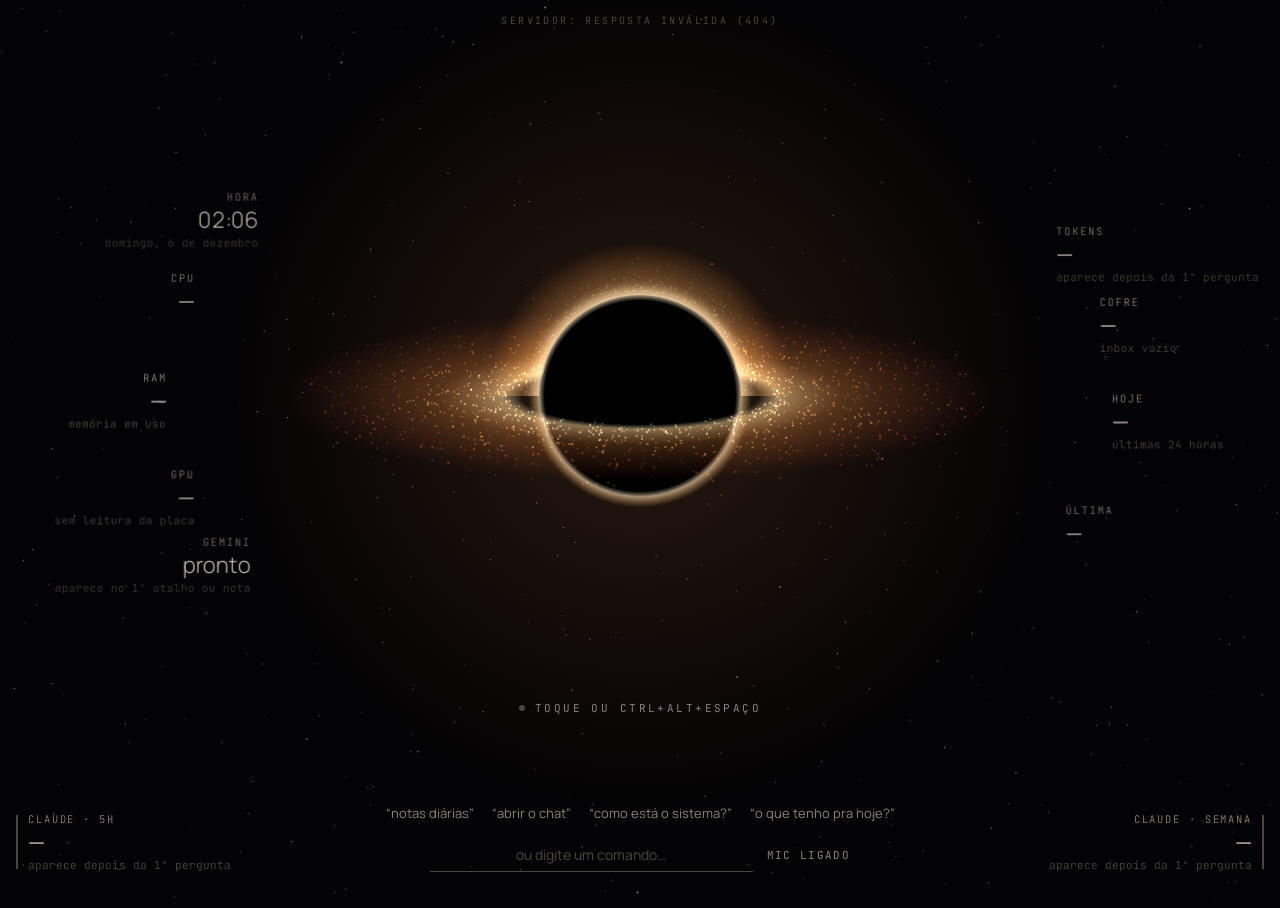
==== commit 499553e4: "Reconstrução do ouvido: push-to-talk (atalho global + clique), sem microfone aberto nem palavra de a" ====
--- a/ui/index.html
+++ b/ui/index.html
@@ -305,15 +305,15 @@
 addEventListener('focus',focusEar);addEventListener('blur',focusEar);
 function showStatus(){api('/api/status').then(s=>{
   const brain=s.runtime==='claude'?'Claude conectado':'Claude indisponível';
-  const voice=s.ear_error?s.ear_error:s.ear==='mute'?'microfone desligado':'diga “Ok, Fedora”';
+  const voice=s.ear_error?s.ear_error:s.ear==='mute'?'microfone desligado':'toque no buraco negro ou Ctrl+Alt+Espaço';
   $('status').textContent=`${brain} · ${voice}`}).catch(e=>$('status').textContent='servidor: '+errMsg(e))}
 showStatus();
 // Piper speaks on the server, straight to the speakers: works with the window closed, no browser voices needed
 const speak=text=>{if(text)api('/api/speak',{text}).catch(e=>say(errMsg(e)))};
 
-// ================= voice: the server listens (PipeWire + whisper), the page only shows it =================
+// ================= voice: the server listens on demand (push-to-talk + whisper), the page only shows it =================
 let vs='idle',busy=false,level=0;
-const STATES={idle:'Diga “Ok, Fedora”',listen:'Ouvindo',think:'Pensando',dict:'Ditando',mute:'Microfone desligado'};
+const STATES={idle:'Toque ou Ctrl+Alt+Espaço',listen:'Ouvindo',think:'Pensando',dict:'Ditando',mute:'Microfone desligado'};
 function setV(s){vs=s;document.body.dataset.v=s;$('state-t').textContent=STATES[s];$('n-state').textContent=s==='idle'?'Pronto':STATES[s];
   hole.goal=mini.goal=chole.goal={idle:.12,listen:.5,think:.3,dict:.5,mute:.03}[s];hole.spin=mini.spin=chole.spin=s==='think'?2.2:1;
   $('mute').setAttribute('aria-pressed',s==='mute');$('mute').textContent=s==='mute'?'mic desligado':'mic ligado';
@@ -324,7 +324,7 @@
     if(ev.t==='level'){level=ev.v;if(vs==='listen'||vs==='dict')hole.goal=mini.goal=chole.goal=Math.min(1,.3+ev.v*2.5)}
     else if(ev.t==='state'){if(!busy||ev.v!=='idle')setV(ev.v)}
     else if(ev.t==='wake'){$('heard').textContent='';say('');setV('listen')}
-    else if(ev.t==='command'){if(!ev.text){say('Não entendi. Diga “Ok, Fedora” e o pedido.');return}$('heard').textContent=ev.text;run(ev.text)}
+    else if(ev.t==='command'){if(!ev.text){say('Não entendi. Toque no buraco negro e fale de novo.');return}$('heard').textContent=ev.text;run(ev.text)}
     else if(ev.t==='dictation')insertDictation(ev.text)
     else if(ev.t==='error'){say(ev.message);hint(ev.message)}};
   es.onerror=()=>{$('status').textContent='servidor desconectado · tentando de novo…';es.close();setTimeout(()=>{connect();showStatus()},3000)}}
@@ -384,7 +384,7 @@
   const n=list.find(x=>x.id===id);const d=n&&n.today?fmt({weekday:'long',day:'numeric',month:'long'}):(n?n.name.replace(/^(\d+) - (.*)$/,'$2, $1'):id);
   $('n-title').textContent=d.replace(/^./,c=>c.toUpperCase());$('n-path').textContent=note.path+(note.mtime?'':' · nova');
   [...$('days').children].forEach(b=>b.setAttribute('aria-current',b.dataset.id===id));
-  hint(note.mtime?'Diga “Ok, Fedora, ditar” ou clique no buraco negro. Ctrl+S salva.':'Esta nota ainda não existe; ela é criada ao salvar.')}
+  hint(note.mtime?'Clique no buraco negro. Ctrl+S salva.':'Esta nota ainda não existe; ela é criada ao salvar.')}
 async function saveNote(){if(!note)return;
   try{const r=await api('/api/daily/save',{id:note.id,text:ta.value,mtime:note.mtime});note.mtime=r.mtime;saved=ta.value;hint('Salvo em '+note.path+'.')}
   catch(e){hint(e.status===409?'A nota mudou fora daqui (Obsidian?). Copie seu texto, reabra a nota e cole de novo.':'Não salvou: '+errMsg(e))}}
@@ -397,7 +397,7 @@
   if(!text)return hint('Não ouvi nada.');
   const s=ta.selectionStart,lead=s>0&&!/\s$/.test(ta.value.slice(0,s))?' ':'';
   ta.setRangeText(lead+text,s,ta.selectionEnd,'end');dictRange=[s+lead.length,s+lead.length+text.length];
-  ta.setSelectionRange(...dictRange);ta.focus();hint('Ditado inserido e selecionado. Diga “Ok, Fedora, organizar” ou clique em “Organizar”.')}
+  ta.setSelectionRange(...dictRange);ta.focus();hint('Ditado inserido e selecionado. Clique em “Organizar”.')}
 async function tidyText(){
   if(!ta.value.trim())return hint('A nota está vazia.');
   $('tidy').disabled=true;setV('think');hint('Gemini lendo e reorganizando a nota inteira…');
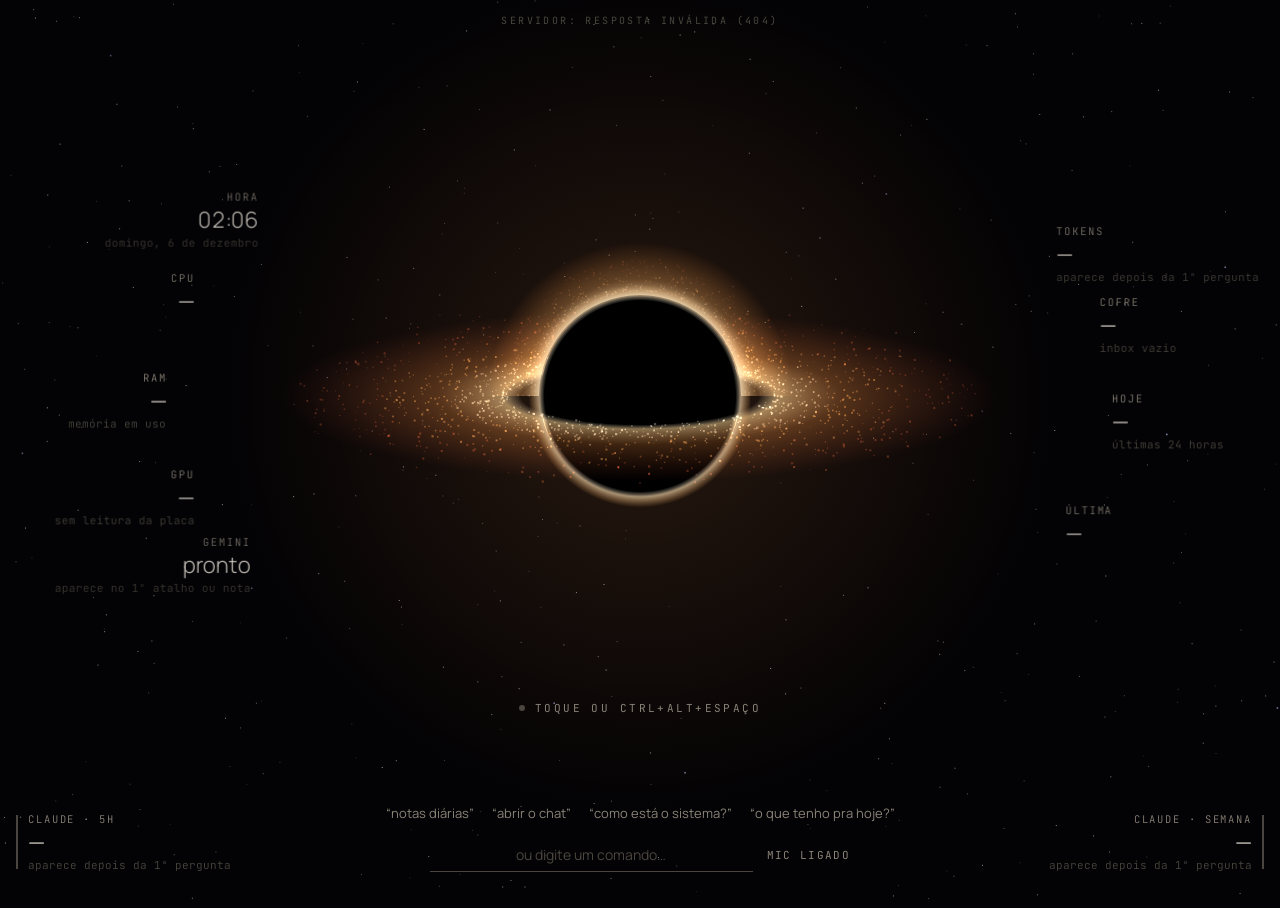
==== commit a55c953b: "Atualizações do Fedora no Windows: equipe de agentes, retro/turnolog, legado Linux isolado - Novos: " ====
--- a/ui/index.html
+++ b/ui/index.html
@@ -48,6 +48,12 @@
 body[data-v="think"] .state i{background:var(--cool)}
 .heard{font:300 26px/1.3 var(--ui);min-height:1.3em;color:var(--ink);text-wrap:balance}
 .reply{font-size:14px;color:var(--dim);min-height:1.5em;max-width:56ch;text-wrap:pretty}
+.reply.long{max-height:38vh;overflow:auto;text-align:left;color:var(--ink)}
+.reply.long pre{overflow-x:auto;padding:8px 0 8px 12px;border-left:2px solid var(--faint)}
+.reply.long table{border-collapse:collapse;font-size:13px;display:block;overflow-x:auto}
+.reply.long th,.reply.long td{padding:3px 12px 3px 0;text-align:left}
+#tlhome .tl{max-width:56ch;margin:0 auto 6px}
+#tlhome:empty{display:none}
 .cmds{display:flex;flex-wrap:wrap;justify-content:center;gap:4px 18px;font-size:13px}
 .cmd{background:none;border:0;padding:4px 0;color:var(--dim);border-bottom:1px solid transparent}
 .cmd:hover{color:var(--ink);border-bottom-color:var(--faint)}
@@ -107,6 +113,13 @@
 .ai table{border-collapse:collapse;font-size:14px;display:block;overflow-x:auto}
 .ai th,.ai td{padding:4px 14px 4px 0;text-align:left;border-bottom:1px solid #1d1b16}.ai th{color:var(--dim);font-weight:500}
 .ai a{color:var(--hot)}
+.tl{margin:6px 0 10px;padding:2px 0 2px 12px;border-left:1px solid var(--faint);font:300 12px var(--data);color:var(--faint)}
+.tlr{display:flex;align-items:baseline;gap:8px;margin:3px 0;white-space:nowrap;overflow:hidden}
+.tlr i{flex:none;width:7px;height:7px;border-radius:50%;background:var(--faint);align-self:center}
+.tlr span{overflow:hidden;text-overflow:ellipsis}.tlr em{margin-left:auto;font-style:normal;padding-left:10px}
+.tlr.ag span{color:var(--ink)}.tlr.sub{margin-left:16px}
+.tlr.ok i{background:var(--dim)}.tlr.run i{background:var(--hot);animation:tlp 1s ease-in-out infinite}.tlr.bad i{background:var(--warn)}
+@keyframes tlp{50%{opacity:.25}}
 .tool{font:300 12px var(--data);color:var(--faint);white-space:nowrap;overflow:hidden;text-overflow:ellipsis;margin:2px 0}
 .tool b{font-weight:400;color:var(--dim)}
 .tool.bad b{color:var(--warn)}
@@ -142,6 +155,7 @@
   <div class="voice">
     <div class="state" id="state"><i aria-hidden="true"></i><span id="state-t">Toque ou aperte Espaço para falar</span></div>
     <div class="heard" id="heard" aria-live="polite"></div>
+    <div id="tlhome"></div>
     <div class="reply" id="reply" aria-live="polite"></div>
     <div class="cmds" id="cmds"></div>
     <form class="typed" id="typed">
@@ -300,7 +314,7 @@
 async function refreshVault(){try{V=await api('/api/vault')}catch{}fillOrbit()}
 refreshSystem();refreshVault();setInterval(refreshSystem,2000);setInterval(refreshVault,60000);
 const ear=action=>api('/api/ear',{action}).catch(e=>say(errMsg(e)));
-// tells the ear whether this window is in front; when it is not, "Ok, Fedora" shows the mini orb by the mouse
+// tells the ear whether this window is in front (push-to-talk; the server currently only acknowledges focus/blur)
 const focusEar=()=>api('/api/ear',{action:document.hasFocus()?'focus':'blur'}).catch(()=>{});
 addEventListener('focus',focusEar);addEventListener('blur',focusEar);
 function showStatus(){api('/api/status').then(s=>{
@@ -318,18 +332,27 @@
   hole.goal=mini.goal=chole.goal={idle:.12,listen:.5,think:.3,dict:.5,mute:.03}[s];hole.spin=mini.spin=chole.spin=s==='think'?2.2:1;
   $('mute').setAttribute('aria-pressed',s==='mute');$('mute').textContent=s==='mute'?'mic desligado':'mic ligado';
   const d=s==='dict';$('dictate').setAttribute('aria-pressed',d);$('dictate').textContent=d?'Parar':'Ditar'}
-const say=t=>{$('reply').textContent=t};
+const say=t=>{const r=$('reply');r.classList.remove('long');r.textContent=t};
+// resposta com parte falada + parte só para ler: o que vem depois de uma linha --- fica na tela e não é falado
+const SPLIT=/\n\s*-{3,}\s*\n/;
+const falada=t=>t.split(SPLIT)[0].trim();
+function showLong(t){const r=$('reply');r.classList.add('long');r.innerHTML=md(t.replace(SPLIT,'\n\n'));r.scrollTop=0}
 function connect(){const es=new EventSource('/api/events');es.onopen=focusEar;
   es.onmessage=m=>{let ev;try{ev=JSON.parse(m.data)}catch{return}
     if(ev.t==='level'){level=ev.v;if(vs==='listen'||vs==='dict')hole.goal=mini.goal=chole.goal=Math.min(1,.3+ev.v*2.5)}
     else if(ev.t==='state'){if(!busy||ev.v!=='idle')setV(ev.v)}
     else if(ev.t==='wake'){$('heard').textContent='';say('');setV('listen')}
-    else if(ev.t==='command'){if(!ev.text){say('Não entendi. Toque no buraco negro e fale de novo.');return}$('heard').textContent=ev.text;run(ev.text)}
+    else if(ev.t==='command'){if(busy)return aviso('Espere a resposta (ou Esc).');if(!ev.text){say('Não entendi. Toque no buraco negro e fale de novo.');return}$('heard').textContent=ev.text;run(ev.text)}
+    else if(ev.t==='aviso')aviso(ev.message)
     else if(ev.t==='dictation')insertDictation(ev.text)
     else if(ev.t==='error'){say(ev.message);hint(ev.message)}};
   es.onerror=()=>{$('status').textContent='servidor desconectado · tentando de novo…';es.close();setTimeout(()=>{connect();showStatus()},3000)}}
 connect();
-function run(text){if(busy)return;busy=true;command(text).finally(()=>{busy=false})}
+// short notice that doesn't touch the answer on screen (a turn is still running): status line, chat or notes hint
+function aviso(t){if(!$('chat').hidden)return cstate(t);if(!$('notes').hidden)return hint(t);
+  $('status').textContent=t;clearTimeout(aviso.t);aviso.t=setTimeout(showStatus,4000)}
+let parado=false;   // Esc on this turn: keep the partial answer on screen, don't speak it
+function run(text){if(busy)return aviso('Espere a resposta (ou Esc).');busy=true;parado=false;command(text).finally(()=>{busy=false})}
 async function command(raw){
   const text=raw.replace(/^\s*(ok,?\s*)?fedora[\s,.!:]*/i,'').trim(),t=norm(text);
   if(!text)return say('Pode falar.');
@@ -346,13 +369,20 @@
   if(/^(desfaz)/.test(t)&&!$('undo').disabled)return $('undo').click();
   await askClaude(text)}
 async function askClaude(text){
-  setV('think');let out='';if(!$('notes').hidden)hint('Perguntando ao Claude: '+text);
+  setV('think');let out='',tl=null;const th=$('tlhome');th.replaceChildren();if(!$('notes').hidden)hint('Perguntando ao Claude: '+text);
   try{await streamRun({message:text},ev=>{
-        if(ev.t==='delta'){out+=ev.text;say(out)}
+        if(ev.t==='delta'){out+=ev.text;say(falada(out))}
         else if(ev.t==='error'){say(ev.message)}
-        else if(ev.t==='tool'&&ev.phase==='use'){$('state-t').textContent='Usando '+ev.name}});
-    if(!$('notes').hidden)hint(out);speak(out)}
-  catch(e){say(errMsg(e))}finally{setV('idle')}}
+        else if(ev.t==='tool'&&ev.phase==='use'){
+          if(ev.agent&&!tl){tl=timeline();th.append(tl.box)}   // a linha do tempo só aparece quando há delegação
+          if(tl)tl.start(ev);
+          $('state-t').textContent=ev.agent?'Delegando para '+ev.agent:'Usando '+ev.name}
+        else if(ev.t==='tool'&&ev.phase==='result'){if(tl)tl.end(ev)}});
+    if(tl)tl.finish(true);
+    if(parado)return say((out?falada(out)+' ':'')+'(Interrompido.)');
+    if(SPLIT.test(out))showLong(out);
+    if(!$('notes').hidden)hint(falada(out));speak(falada(out))}
+  catch(e){if(tl)tl.finish(false);say(errMsg(e))}finally{setV('idle')}}
 // /api/run answers in NDJSON lines (delta, tool, usage, complete, error); shared by voice and chat
 async function streamRun(body,on){
   const r=await fetch('/api/run',{method:'POST',headers:{'Content-Type':'application/json','X-Jarvis-Token':TOKEN},body:JSON.stringify(body)});
@@ -365,7 +395,7 @@
 $('hole').addEventListener('click',tap);
 $('hole').addEventListener('keydown',e=>{if(e.key==='Enter'||e.key===' '){e.preventDefault();tap()}});
 addEventListener('keydown',e=>{if(e.key===' '&&!$('home').hidden&&!/INPUT|TEXTAREA|BUTTON|A/.test(document.activeElement.tagName)){e.preventDefault();tap()}});
-$('typed').addEventListener('submit',e=>{e.preventDefault();const v=$('cmd').value.trim();if(!v||busy)return;$('cmd').value='';$('heard').textContent=v;run(v)});
+$('typed').addEventListener('submit',e=>{e.preventDefault();const v=$('cmd').value.trim();if(!v)return;if(busy)return aviso('Espere a resposta (ou Esc).');$('cmd').value='';$('heard').textContent=v;run(v)});
 $('mute').onclick=()=>ear(vs==='mute'?'on':'off');
 ['notas diárias','abrir o chat','como está o sistema?','o que tenho pra hoje?'].forEach(c=>{const b=el('button','cmd',`“${c}”`);b.type='button';
   b.onclick=()=>{$('heard').textContent=c;run(c)};$('cmds').append(b)});
@@ -428,18 +458,29 @@
 const clog=$('clog'),cin=$('cin'),cstate=t=>{$('cstate').textContent=t};
 const saveLog=()=>{try{sessionStorage.setItem('fedora-chat',clog.innerHTML)}catch{}};
 try{clog.innerHTML=sessionStorage.getItem('fedora-chat')||''}catch{}
+// linha do tempo de um turno: quem recebeu, quem foi acionado (subagentes) e o que cada um usou
+function timeline(){const box=el('div','tl'),t0=performance.now(),rows={};
+  const fmt=ms=>(ms/1000).toFixed(1).replace('.',',')+' s';
+  const add=(txt,cls,id)=>{const r=el('div','tlr '+cls);r.append(el('i'),el('span',null,txt),el('em',null,cls.includes('run')?'':fmt(performance.now()-t0)));r._t=performance.now();box.append(r);if(id)rows[id]=r;return r};
+  const close=(r,ok)=>{r.classList.replace('run',ok?'ok':'bad');r.lastChild.textContent=fmt(performance.now()-r._t)};
+  add('Fedora (tech lead) recebeu o pedido','ok');
+  return{box,
+    start(ev){const ag=ev.agent,sub=ev.parent&&rows[ev.parent];
+      add(ag?`→ ${ag}: ${ev.desc||'tarefa delegada'}`:`${ev.name} ${ev.input||''}`,(ag?'ag ':'')+'run'+(sub?' sub':''),ev.id);return ag},
+    end(ev){const r=rows[ev.id];if(r)close(r,ev.ok)},
+    finish(ok){box.querySelectorAll('.run').forEach(r=>close(r,ok));add(ok?'Resposta pronta':'Interrompido','ok')}}}
 async function chatSend(text){
   text=(text||'').trim();if(!text)return;if(busy)return cstate('Espere a resposta atual (ou Esc para interromper).');
   busy=true;setV('think');clog.append(el('div','me',text));
-  const ai=el('div','ai');let out='';const scroll=()=>clog.scrollTop=clog.scrollHeight;clog.append(ai);scroll();cstate('Pensando…');
+  const ai=el('div','ai');let out='',tl=null,failed=false;const scroll=()=>clog.scrollTop=clog.scrollHeight;clog.append(ai);scroll();cstate('Pensando…');
   try{await streamRun({message:text,canal:'chat'},ev=>{
       if(ev.t==='delta'){out+=ev.text;ai.innerHTML=md(out);scroll()}
-      else if(ev.t==='tool'&&ev.phase==='use'){const d=el('div','tool');d.append(el('b',null,'› '+ev.name),' '+(ev.input||''));ai.before(d);cstate('Usando '+ev.name+'…');scroll()}
-      else if(ev.t==='tool'&&ev.phase==='result'&&!ev.ok){const d=ai.previousElementSibling;if(d&&d.classList.contains('tool'))d.classList.add('bad')}
-      else if(ev.t==='error'){out+=(out?'\n\n':'')+'**Erro:** '+ev.message;ai.innerHTML=md(out)}});
-    ai.dataset.raw=out;const b=el('button','ouvir','ouvir');b.type='button';ai.after(b);
+      else if(ev.t==='tool'&&ev.phase==='use'){if(!tl){tl=timeline();ai.before(tl.box)}const ag=tl.start(ev);cstate(ag?'Delegando para '+ev.agent+'…':'Usando '+ev.name+'…');scroll()}
+      else if(ev.t==='tool'&&ev.phase==='result'){if(tl)tl.end(ev)}
+      else if(ev.t==='error'){out+=(out?'\n\n':'')+'**Erro:** '+ev.message;ai.innerHTML=md(out);failed=true}});
+    if(tl)tl.finish(!failed);ai.dataset.raw=out;const b=el('button','ouvir','ouvir');b.type='button';ai.after(b);
     await refreshSystem();const l=S.claude&&S.claude.last;cstate(l?`${num.format(l.total)} tokens nesta resposta`:'')}
-  catch(e){ai.textContent=errMsg(e);cstate('')}
+  catch(e){if(tl)tl.finish(false);ai.textContent=errMsg(e);cstate('')}
   finally{busy=false;setV('idle');saveLog();scroll()}}
 clog.addEventListener('click',e=>{if(e.target.classList.contains('ouvir')){const ai=e.target.previousElementSibling;speak(plain(ai.dataset.raw||ai.textContent))}});
 const sendTyped=()=>{const v=cin.value;if(!v.trim()||busy)return;cin.value='';cin.style.height='';chatSend(v)};
@@ -447,7 +488,9 @@
 $('csend').onclick=sendTyped;
 cin.addEventListener('input',()=>{cin.style.height='auto';cin.style.height=cin.scrollHeight+'px'});
 cin.addEventListener('keydown',e=>{if(e.key==='Enter'&&!e.shiftKey&&!e.isComposing){e.preventDefault();sendTyped()}});
-addEventListener('keydown',e=>{if(e.key==='Escape'&&!$('chat').hidden&&busy){api('/api/cancel',{}).catch(()=>{});cstate('Interrompido.')}});
+// Esc stops the running turn, typed chat or voice (home screen): the server kills Claude and drops that channel's session
+addEventListener('keydown',e=>{if(e.key!=='Escape'||!busy)return;parado=true;api('/api/cancel',{}).catch(()=>{});
+  if(!$('chat').hidden)cstate('Interrompido.');else say('Interrompido.')});
 $('cnew').onclick=async()=>{if(busy)return;try{await api('/api/chat/new',{})}catch(e){return cstate(errMsg(e))}clog.replaceChildren();saveLog();cstate('Conversa nova.');cin.focus()};
 $('chole').addEventListener('click',tap);$('chole').addEventListener('keydown',e=>{if(e.key==='Enter'||e.key===' '){e.preventDefault();tap()}});
 
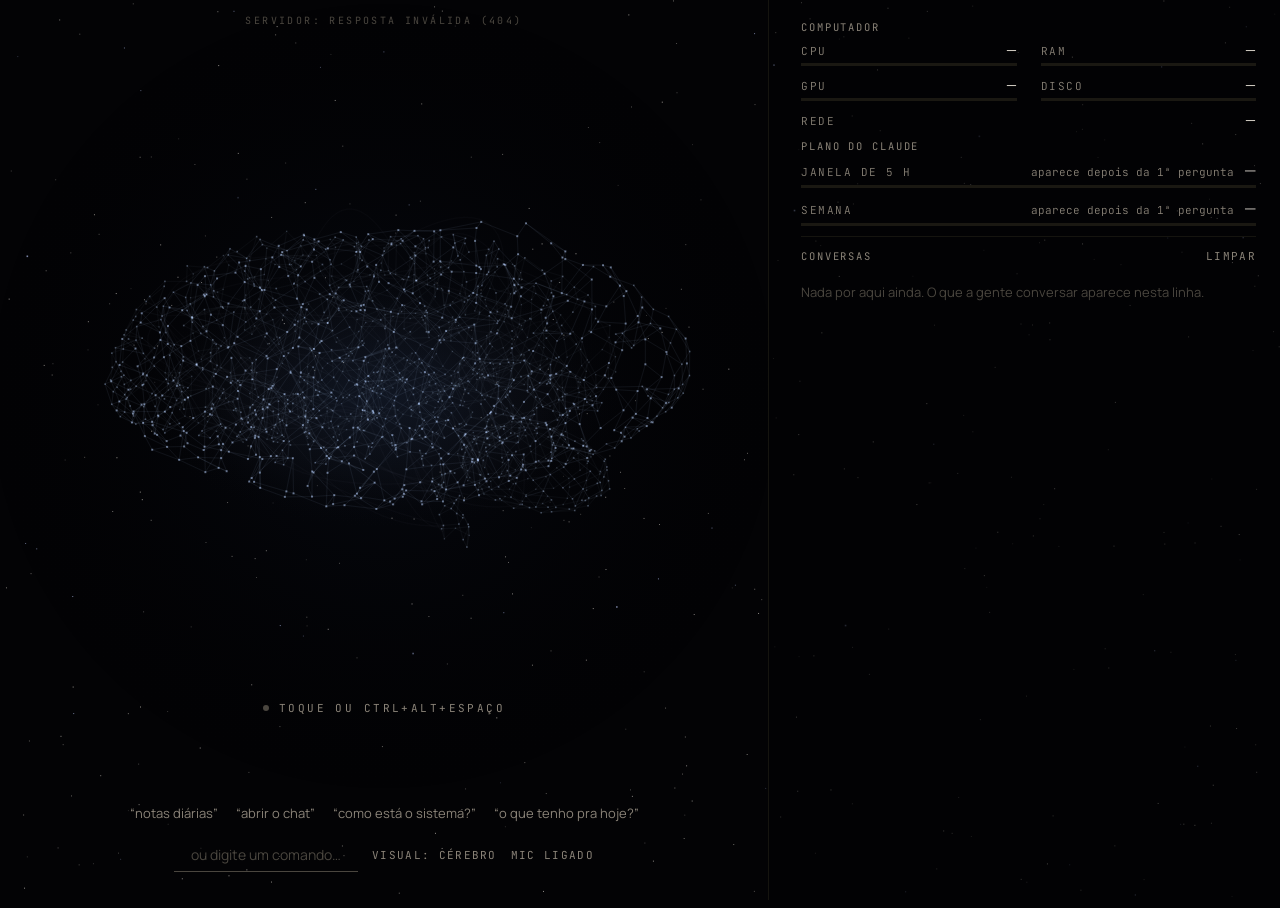
==== commit 3ca70225: "Leitura de GPU no Windows, tempos do ouvido e ajustes da UI - sysinfo.py: GPU/VRAM pelos contadores " ====
--- a/ui/index.html
+++ b/ui/index.html
@@ -26,20 +26,29 @@
 
 /* ---------- home: the black hole ---------- */
 #home{position:fixed;inset:0}
-#sky,#hole{position:absolute;inset:0;width:100%;height:100%;display:block}
-#hole{cursor:pointer}
-.orbit{position:absolute;left:0;top:0;display:grid;gap:1px;white-space:nowrap;pointer-events:none;will-change:transform}
-.orbit .k{font:300 10.5px var(--data);letter-spacing:.18em;text-transform:uppercase;color:var(--dim)}
-.orbit .v{font:300 22px var(--ui);letter-spacing:-.01em;font-variant-numeric:tabular-nums}
-.orbit .s{font:300 11px var(--data);color:var(--faint)}
-.orbit.left{text-align:right}
-.orbit .v.hot{color:var(--warn)}
-.orbit .bar{position:absolute;left:-12px;top:3px;bottom:3px;width:2px;background:linear-gradient(0deg,var(--hot) var(--p),var(--faint) var(--p))}
-.orbit.foot{top:auto;bottom:calc(28px + env(safe-area-inset-bottom,0px))}
-.orbit.fl{left:28px}
-.orbit.fr{left:auto;right:28px;text-align:right}
-.orbit.fr .bar{left:auto;right:-12px}
-.orbit .v.hot+.s+.bar{background:linear-gradient(0deg,var(--warn) var(--p),var(--faint) var(--p))}
+#left{position:absolute;left:0;top:0;bottom:0;width:60%;overflow:hidden}
+#sky,#hole,#brain{position:absolute;inset:0;width:100%;height:100%;display:block}
+#hole,#brain{cursor:pointer}
+/* bloco "sistema" (topo do painel da direita, fora da área do cérebro): PC em duas colunas, plano do Claude em destaque */
+#sys{display:grid;gap:10px;padding-bottom:10px;margin-bottom:8px;border-bottom:1px solid #15140f}
+.sg h2{margin:0 0 6px;font:400 10.5px var(--data);letter-spacing:.18em;text-transform:uppercase;color:var(--dim)}
+#orbits,#clm{display:grid;grid-template-columns:1fr 1fr;gap:9px 24px}
+#clm{grid-template-columns:1fr;gap:9px}
+.m{display:grid;grid-template-columns:minmax(0,1fr) auto;align-items:baseline;column-gap:10px;row-gap:4px;min-width:0}
+.m .k{font:300 11px var(--data);letter-spacing:.14em;text-transform:uppercase;color:var(--dim);white-space:nowrap}
+.m .v{font:400 14px var(--ui);font-variant-numeric:tabular-nums;white-space:nowrap;text-align:right;min-width:0;overflow:hidden;text-overflow:ellipsis}
+.m .v.hot{color:var(--warn)}
+.m .v.hot::before{content:"▲ ";font-size:10px}
+.m .bar{grid-column:1/-1;position:relative;height:3px;background:#1a1812;overflow:hidden}
+.m .bar::after{content:"";position:absolute;inset:0;background:var(--hot);transform:scaleX(var(--p,0));transform-origin:left;transition:transform .6s ease-out}
+.m .v.hot~.bar::after{background:var(--warn)}
+.m .s{grid-column:1/-1;display:none;font:300 11px var(--data);color:var(--dim);white-space:nowrap;overflow:hidden;text-overflow:ellipsis}
+#clm .m{grid-template-columns:auto minmax(0,1fr) auto}
+#clm .m .v{font-size:16px;font-weight:300;order:3}
+#clm .s{display:block;grid-column:auto;order:2;text-align:right}
+#clm .bar{order:4}
+#orbits .m.wide{grid-column:1/-1}
+#orbits .m.wide .v{text-align:left}
 .voice{position:absolute;left:50%;bottom:calc(28px + env(safe-area-inset-bottom,0px));transform:translateX(-50%);
   width:min(640px,calc(100% - 32px));display:grid;gap:10px;justify-items:center;text-align:center}
 .state{font:400 11px var(--data);letter-spacing:.22em;text-transform:uppercase;color:var(--dim);display:flex;gap:10px;align-items:center}
@@ -52,8 +61,6 @@
 .reply.long pre{overflow-x:auto;padding:8px 0 8px 12px;border-left:2px solid var(--faint)}
 .reply.long table{border-collapse:collapse;font-size:13px;display:block;overflow-x:auto}
 .reply.long th,.reply.long td{padding:3px 12px 3px 0;text-align:left}
-#tlhome .tl{max-width:56ch;margin:0 auto 6px}
-#tlhome:empty{display:none}
 .cmds{display:flex;flex-wrap:wrap;justify-content:center;gap:4px 18px;font-size:13px}
 .cmd{background:none;border:0;padding:4px 0;color:var(--dim);border-bottom:1px solid transparent}
 .cmd:hover{color:var(--ink);border-bottom-color:var(--faint)}
@@ -65,6 +72,29 @@
 .mute:hover{color:var(--ink)}
 .mute[aria-pressed="true"]{color:var(--warn)}
 .proto{max-width:calc(100% - 32px);text-align:center;position:absolute;top:calc(14px + env(safe-area-inset-top,0px));left:50%;transform:translateX(-50%);font:400 10px var(--data);letter-spacing:.24em;text-transform:uppercase;color:var(--faint)}
+
+/* ---------- home, right half: timeline of our conversations ---------- */
+#tline{box-sizing:border-box;position:absolute;right:0;top:0;bottom:0;width:40%;display:flex;flex-direction:column;min-height:0;border-left:1px solid #15140f;background:rgba(3,3,5,.55);
+  padding:calc(20px + env(safe-area-inset-top,0px)) max(24px,env(safe-area-inset-right,0px)) 20px 32px}
+.tlh{display:flex;align-items:baseline;justify-content:space-between;padding-bottom:14px}
+.tlh h2{margin:0;font:400 10.5px var(--data);letter-spacing:.18em;text-transform:uppercase;color:var(--dim)}
+#tlist{flex:1;min-height:0;overflow-y:auto;padding:0 6px 8px 0;scrollbar-width:thin;scrollbar-color:var(--faint) transparent}
+#tlist:empty::before{content:"Nada por aqui ainda. O que a gente conversar aparece nesta linha.";color:var(--faint);font-size:13px}
+.td{margin:18px 0 6px 20px;font:400 10.5px var(--data);letter-spacing:.18em;text-transform:uppercase;color:var(--faint)}
+.td:first-child{margin-top:0}
+.te{position:relative;margin:0 0 14px 3px;padding:0 0 0 20px;border-left:1px solid var(--faint)}
+.te::before{content:"";position:absolute;left:-4px;top:5px;width:7px;height:7px;border-radius:50%;background:var(--faint)}
+.te.live::before{background:var(--hot);box-shadow:0 0 8px var(--hot);animation:tlp 1s ease-in-out infinite}
+.te.bad::before{background:var(--warn)}
+.te time{font:300 11px var(--data);color:var(--faint)}
+.te time b{font-weight:400;color:var(--dim);margin-left:8px;letter-spacing:.1em;text-transform:uppercase;font-size:10px}
+.te .ty{color:var(--ink);font-size:14px;margin:2px 0;overflow-wrap:anywhere}
+.te .ta{color:var(--dim);font-size:13px;line-height:1.55;overflow-wrap:anywhere;display:-webkit-box;-webkit-box-orient:vertical;-webkit-line-clamp:3;overflow:hidden;cursor:pointer;white-space:pre-wrap}
+.te .ta:empty{display:none}
+.te.open .ta{-webkit-line-clamp:unset;display:block;color:var(--ink)}
+.te .tk{margin-top:3px;font:300 11px var(--data);color:var(--faint);display:grid;gap:1px}
+.te .tk span{white-space:nowrap;overflow:hidden;text-overflow:ellipsis}
+.te .tk .bad{color:var(--warn)}
 
 /* ---------- #notas: the writing page ---------- */
 #notes{position:fixed;inset:0;display:grid;grid-template-columns:220px minmax(0,1fr);grid-template-rows:auto 1fr auto;
@@ -135,12 +165,13 @@
 
 @media (max-width:760px){
   body{overflow:auto}
+  #left{width:100%;bottom:auto;height:62%}
+  #tline{width:100%;top:62%;border-left:0;border-top:1px solid #15140f;padding:12px 16px 12px}
   #notes{position:static;min-height:100%;grid-template-columns:1fr;grid-template-rows:auto auto 1fr auto}
   .days{display:flex;overflow-x:auto;gap:16px;padding-bottom:10px}.days h2{display:none}.day{white-space:nowrap}
   #text{min-height:55vh;font-size:17px}
   .heard{font-size:20px}
-  .orbit .s{display:none}.orbit .v{font-size:17px;max-width:calc(50vw - 28px);overflow:hidden;text-overflow:ellipsis}.orbit.left{text-align:left}
-  .voice{gap:6px}.reply:empty{display:none}
+  .voice{gap:6px;bottom:calc(28px + env(safe-area-inset-bottom,0px))}.reply:empty{display:none}
 }
 @media (prefers-reduced-motion:reduce){*{transition:none!important}}
 </style>
@@ -149,21 +180,31 @@
 
 <section id="home" aria-label="Fedora">
   <canvas id="sky" aria-hidden="true"></canvas>
+  <div id="left">
+  <canvas id="brain" role="button" tabindex="0" aria-label="Cérebro da Fedora: mostra o que ela está fazendo. Toque ou aperte Espaço para falar. Arraste para girar."></canvas>
   <canvas id="hole" role="button" tabindex="0" aria-label="Buraco negro da Fedora. Toque ou aperte Espaço para falar sem dizer o nome."></canvas>
   <div class="proto" id="status">conectando…</div>
-  <div id="orbits" aria-label="Sistema e vault"></div>
   <div class="voice">
     <div class="state" id="state"><i aria-hidden="true"></i><span id="state-t">Toque ou aperte Espaço para falar</span></div>
     <div class="heard" id="heard" aria-live="polite"></div>
-    <div id="tlhome"></div>
     <div class="reply" id="reply" aria-live="polite"></div>
     <div class="cmds" id="cmds"></div>
     <form class="typed" id="typed">
       <label class="sr" for="cmd">Comando</label>
       <input id="cmd" name="comando" autocomplete="off" placeholder="ou digite um comando…">
+      <button type="button" class="mute" id="visual" title="Trocar o visual da tela inicial">visual: cérebro</button>
       <button type="button" class="mute" id="mute" aria-pressed="false">mic ligado</button>
     </form>
   </div>
+  </div>
+  <aside id="tline" aria-label="Sistema e linha do tempo das conversas">
+    <div id="sys">
+      <section class="sg" aria-labelledby="h-pc"><h2 id="h-pc">Computador</h2><div id="orbits"></div></section>
+      <section class="sg" aria-labelledby="h-cl"><h2 id="h-cl">Plano do Claude</h2><div id="clm"></div></section>
+    </div>
+    <header class="tlh"><h2>Conversas</h2><button type="button" class="mute" id="tlclear" title="Limpa só esta lista, não apaga nada do PC">limpar</button></header>
+    <div id="tlist" aria-live="polite"></div>
+  </aside>
 </section>
 
 <section id="notes" aria-label="Notas diárias" hidden>
@@ -220,7 +261,7 @@
     this.p=Array.from({length:count},()=>{const r=1.35+Math.pow(Math.random(),1.6)*2.1;return{r,a:Math.random()*Math.PI*2,z:(Math.random()-.5)*.08*r,s:.6+Math.random()*1.4,k:Math.random()}});
     this.resize()}
   resize(){const d=devicePixelRatio||1,w=this.cv.clientWidth,h=this.cv.clientHeight;this.w=w;this.h=h;this.cv.width=w*d;this.cv.height=h*d;this.cx.setTransform(d,0,0,d,0,0);
-    const narrow=this.scale===1&&w<760;this.R=this.r||Math.min(w,h)*(narrow?.09:.11)*this.scale;this.X=w/2;this.Y=this.r||this.scale>1?h/2:h*(narrow?.2:.44)}
+    const narrow=this.scale===1&&innerWidth<760;this.R=this.r||Math.min(w,h)*(narrow?.09:.11)*this.scale;this.X=w/2;this.Y=this.r||this.scale>1?h/2:h*(narrow?.2:.44)}
   col(r,alpha){const t=Math.max(0,Math.min(1,(r-1.35)/2.1));// hot white inside, amber, then deep red outside
     const c=t<.25?[255,241,214]:t<.6?[255,177,92]:[214,92,52];return`rgba(${c[0]},${c[1]},${c[2]},${alpha})`}
   frame(dt){
@@ -260,8 +301,208 @@
 function stars(cv){const d=devicePixelRatio||1,w=cv.clientWidth,h=cv.clientHeight;cv.width=w*d;cv.height=h*d;const x=cv.getContext('2d');x.setTransform(d,0,0,d,0,0);
   for(let i=0;i<Math.round(w*h/2600);i++){const a=Math.random();x.fillStyle=`rgba(${a>.9?'190,205,255':'236,230,220'},${.15+Math.random()*.5})`;x.fillRect(Math.random()*w,Math.random()*h,a>.97?1.6:1,a>.97?1.6:1)}}
 
-const hole=new Hole($('hole')),mini=new Hole($('mini'),{count:420,r:17}),chole=new Hole($('chole'),{count:420,r:17});
+// ================= brain renderer: a live map of what the AI is doing (3D by hand on a 2D canvas, no libs) =================
+// Each region is a capability. Rest: dim, breathing. Processing: nodes/connections flicker, planner + core light up.
+// Executing: the region for the tool in use glows and particles run along the tracts from the planner to it.
+const REG={ // id: [label, [centres x,y,z]]; x>0 is the right hemisphere, front is +z, up is +y
+  planejar:['planejar',[[.38,.15,.72],[-.38,.15,.72]]],
+  agir:['agir',[[.40,.45,.18],[-.40,.45,.18]]],
+  ler:['ler',[[.38,.40,-.32],[-.38,.40,-.32]]],
+  web:['web',[[.25,.05,-.82],[-.25,.05,-.82]]],
+  ouvir:['ouvir',[[.58,-.25,.10],[-.58,-.25,.10]]],
+  falar:['falar',[[-.52,-.10,.50]]],
+  memoria:['memória',[[.18,-.18,0],[-.18,-.18,0]]],
+  reflexos:['reflexos',[[0,-.42,-.68]]],
+  nucleo:['núcleo',[[0,-.6,-.3]]]};
+const RK=Object.keys(REG),YC=-.08;
+// padronização de cores do cofre (Implementação de Agentes): frontal azul, central dourado, temporal roxo, parietal ciano, occipital magenta, cerebelo verde, tronco laranja
+const RC={planejar:[88,150,255],nucleo:[255,196,60],memoria:[168,110,255],ler:[60,220,235],ouvir:[60,220,235],web:[240,80,200],reflexos:[80,220,120],agir:[255,128,40],falar:[255,128,40]};
+const NB=2+4*RK.length;
+const TRACTS=[['planejar','agir'],['planejar','ler'],['planejar','web'],['planejar','ouvir'],['planejar','falar'],['planejar','memoria'],['planejar','reflexos'],['planejar','nucleo'],
+  ['agir','ler'],['ler','web'],['memoria','ouvir'],['memoria','ler'],['ouvir','falar'],['nucleo','memoria'],['reflexos','agir']];
+function regionForTool(ev){const n=ev.name||'',i=ev.input||'';
+  if(ev.agent||/^(Agent|Task|TodoWrite)$/.test(n))return'planejar';
+  if(/^(Read|Grep|Glob|LS)$/.test(n))return/vault|obsidian|00-INB|daily/i.test(i)?'memoria':'ler';
+  if(/^(WebSearch|WebFetch)$|chrome|playwright|browser/i.test(n))return'web';
+  return'agir'}   // Bash, PowerShell, Edit, Write and anything unknown
+class Brain{
+  constructor(cv){this.cv=cv;this.cx=cv.getContext('2d');this.t=0;this.yawOff=0;this.hover=false;this.moved=false;this.dn=null;this.level=0;this.voice='idle';this.think=false;
+    this.hold=new Map();this.timed={};this.act={};this.heat={};this.detail={};this.parts=[];this.walk=[];this.acc=0;this.tacc=0;this.wacc=0;this.o=[0,0,0];
+    for(const k of RK){this.act[k]=0;this.heat[k]=0;this.timed[k]=0;this.detail[k]=''}
+    this.build();this.resize();
+    // drag to turn it (a drag is not a click, so it never starts the microphone)
+    cv.addEventListener('pointerdown',e=>{this.dn={x:e.clientX,o:this.yawOff};this.moved=false;try{cv.setPointerCapture(e.pointerId)}catch{}});
+    cv.addEventListener('pointermove',e=>{if(!this.dn)return;const dx=e.clientX-this.dn.x;if(Math.abs(dx)>5)this.moved=true;if(this.moved)this.yawOff=this.dn.o+dx*.008});
+    const up=()=>{this.dn=null;setTimeout(()=>{this.moved=false},60)};
+    cv.addEventListener('pointerup',up);cv.addEventListener('pointercancel',up);
+    cv.addEventListener('pointerenter',()=>{this.hover=true});cv.addEventListener('pointerleave',()=>{this.hover=false})}
+  build(){
+    let s=20261108;const rnd=()=>{s|=0;s=s+0x6D2B79F5|0;let t=Math.imul(s^s>>>15,1|s);t=t+Math.imul(t^t>>>7,61|t)^t;return((t^t>>>14)>>>0)/4294967296};
+    const pts=[],reg=[],grp=[],cerebral=['planejar','agir','ler','web','ouvir','falar','memoria'];
+    const regionOf=(x,y,z)=>{let best='agir',bd=9;for(const k of cerebral)for(const c of REG[k][1]){const d=(x-c[0])**2+(y-c[1])**2+(z-c[2])**2;if(d<bd){bd=d;best=k}}return best};
+    for(const h of[-1,1]){const n=760;   // one hemisphere: a deformed ellipsoid, 62% on the surface and the rest filling the inside
+      for(let i=0;i<n;i++){const ns=Math.round(n*.62),surf=i<ns,j=surf?i:i-ns,k=(j+.5)/(surf?ns:n-ns),phi=Math.acos(1-2*k),th=Math.PI*(1+Math.sqrt(5))*j,rr=surf?1:.12+.8*Math.cbrt(rnd());   // inside: even by volume, so the core is never empty
+        let ux=Math.sin(phi)*Math.cos(th)*rr,uy=Math.cos(phi)*rr,uz=Math.sin(phi)*Math.sin(th)*rr;
+        const med=ux*h<0;if(uy<0)uy*=.55;if(med&&surf)ux=Math.sign(ux)*(1-(1-Math.abs(ux))*.2);   // flat wall facing the fissure
+        let x=ux*.42*(.82+.18*(1-uz)/2),y=uy*.55,z=uz;
+        if(surf){const w=1+.05*Math.sin(8*ux+3*uy+h)*Math.sin(7*uz-2*ux)+.04*Math.sin(11*uz+5*uy)*Math.cos(6*ux);x*=w;y*=w;z*=w}   // gyri
+        if(!med){const bump=Math.exp(-(((uz-.25)/.4)**2)-(((uy+.3)/.3)**2)),syl=Math.exp(-(((uy+.1)/.12)**2)-(((uz-.3)/.35)**2));
+          x+=h*.06*bump;y-=.08*bump;if(surf){x*=1-.07*syl;y*=1-.07*syl}}                                // temporal lobe + lateral groove
+        const X=h*.45+x;pts.push(X,y,z);reg.push(regionOf(X,y,z));grp.push(h)}}
+    for(let i=0;i<170;i++){const k=(i+.5)/170,phi=Math.acos(1-2*k),th=Math.PI*(1+Math.sqrt(5))*i,ux=Math.sin(phi)*Math.cos(th),uy=Math.cos(phi),uz=Math.sin(phi)*Math.sin(th),r=1+.05*Math.sin(22*uy);
+      pts.push(.40*ux*r,-.42+.17*uy*r,-.68+.27*uz*r);reg.push('reflexos');grp.push(2)}                  // cerebellum
+    for(let i=0;i<36;i++){const t=i/35,a=rnd()*6.283;pts.push(Math.cos(a)*.06,-.32-t*.40,-.22-t*.12+Math.sin(a)*.06);reg.push('nucleo');grp.push(3)} // brainstem
+    const N=reg.length;this.N=N;this.P=Float32Array.from(pts);this.reg=Uint8Array.from(reg,r=>RK.indexOf(r));this.regs=reg;
+    this.by={};for(const k of RK)this.by[k]=[];reg.forEach((r,i)=>this.by[r].push(i));
+    // 3 nearest neighbours inside the same group make the mesh
+    const adj=Array.from({length:N},()=>[]),seen=new Set(),E=[],P=this.P;
+    for(let i=0;i<N;i++){const near=[];for(let j=0;j<N;j++){if(j===i||grp[j]!==grp[i])continue;const d=(P[i*3]-P[j*3])**2+(P[i*3+1]-P[j*3+1])**2+(P[i*3+2]-P[j*3+2])**2;
+        if(near.length<3||d<near[2][0]){near.push([d,j]);near.sort((a,b)=>a[0]-b[0]);if(near.length>3)near.pop()}}
+      for(const[,j]of near){const a=Math.min(i,j),b=Math.max(i,j),key=a*N+b;adj[i].push(j);if(!adj[j].includes(i))adj[j].push(i);if(!seen.has(key)){seen.add(key);E.push(a,b)}}}
+    this.adj=adj;this.E=E.length/2;this.ea=Int32Array.from(E.filter((_,i)=>i%2===0));this.eb=Int32Array.from(E.filter((_,i)=>i%2===1));
+    this.glow=new Float32Array(N);this.bk=Array.from({length:NB},()=>new Int32Array(this.E));this.bn=new Int32Array(NB);this.SX=new Float32Array(N);this.SY=new Float32Array(N);this.SZ=new Float32Array(N);
+    // hubs (one per region and hemisphere) and the long tracts between regions
+    const hub=(r,h)=>{let best=-1,bd=9;const cs=REG[r][1].filter(c=>h===0||Math.sign(c[0])===h||c[0]===0);if(!cs.length)return-1;
+      for(const i of this.by[r]){if(h&&grp[i]!==h&&grp[i]<2)continue;for(const c of cs){const d=(P[i*3]-c[0])**2+(P[i*3+1]-c[1])**2+(P[i*3+2]-c[2])**2;if(d<bd){bd=d;best=i}}}return best};
+    this.hubs={};for(const k of RK)this.hubs[k]=[hub(k,-1),hub(k,1)].filter(i=>i>=0).filter((v,i,a)=>a.indexOf(v)===i);
+    this.tracts=[];const NS=18,mk=(ra,rb,ia,ib,up)=>{if(ia<0||ib<0||ia===ib)return;const a=[P[ia*3],P[ia*3+1],P[ia*3+2]],b=[P[ib*3],P[ib*3+1],P[ib*3+2]],m=a.map((v,i)=>(v+b[i])/2);
+      let c;if(up)c=[m[0],m[1]+.3,m[2]];else{const l=Math.hypot(m[0],m[1]-.1,m[2])||1;c=[m[0]+m[0]/l*.35,m[1]+(m[1]-.1)/l*.35,m[2]+m[2]/l*.35]}
+      const q=new Float32Array(NS*3);for(let s=0;s<NS;s++){const t=s/(NS-1),u=1-t;for(let d=0;d<3;d++)q[s*3+d]=u*u*a[d]+2*u*t*c[d]+t*t*b[d]}
+      this.tracts.push({a:ra,b:rb,n:NS,q,sx:new Float32Array(NS),sy:new Float32Array(NS),flash:0})};
+    for(const[ra,rb]of TRACTS)for(const h of[-1,1])mk(ra,rb,hub(ra,h)>=0?hub(ra,h):hub(ra,0),hub(rb,h)>=0?hub(rb,h):hub(rb,0),false);
+    for(const r of['planejar','agir','ler','ouvir','memoria','web'])mk(r,r,hub(r,-1),hub(r,1),true);   // corpus callosum
+    this.tracts=this.tracts.filter((t,i,a)=>a.findIndex(u=>u.a===t.a&&u.b===t.b&&u.q[0]===t.q[0]&&u.q[(t.n-1)*3]===t.q[(t.n-1)*3])===i)}
+  resize(){const d=devicePixelRatio||1,w=this.cv.clientWidth,h=this.cv.clientHeight;this.w=w;this.h=h;this.cv.width=w*d;this.cv.height=h*d;this.cx.setTransform(d,0,0,d,0,0);
+    const narrow=innerWidth<760;this.R=Math.min(w,h)*(narrow?.09:.11);this.X=w/2;this.Y=h*(narrow?.2:.44);this.U=this.R*3}
+  // ---- what the page tells the brain ----
+  use(ev){this.hold.set(ev.id||('k'+Math.random()),{r:regionForTool(ev),min:this.t+.9,done:false,detail:(ev.agent||ev.name||'').toString().slice(0,22)})}
+  end(ev){const h=this.hold.get(ev.id);if(h)h.done=true}
+  clear(){for(const h of this.hold.values())h.done=true}
+  pulse(r,secs,detail){this.timed[r]=this.t+secs;this.detail[r]=detail||''}
+  glowAt(i,g){if(this.glow[i]<g)this.glow[i]=g;for(const j of this.adj[i])if(this.glow[j]<g*.55)this.glow[j]=g*.55}
+  frame(dt){
+    const{cx,w,h,X,Y,N,P,glow,SX,SY,SZ,ea,eb,E,act,heat}=this;this.t+=dt;const t=this.t;
+    // --- targets: who is active and with what colour (amber = doing, blue = thinking) ---
+    const tg={},hot={};for(const k of RK){tg[k]=0;hot[k]=0}
+    let exec=false;
+    for(const[id,hd]of this.hold){if(hd.done&&t>hd.min){this.hold.delete(id);continue}tg[hd.r]=1;hot[hd.r]=1;exec=true;this.detail[hd.r]=hd.detail}
+    for(const k of RK)if(this.timed[k]>t){tg[k]=1;hot[k]=1;exec=true}
+    if(this.voice==='listen'||this.voice==='dict'){tg.ouvir=Math.max(tg.ouvir,Math.min(1,.4+this.level*3));hot.ouvir=1;exec=true;this.detail.ouvir=this.voice==='dict'?'ditado':'microfone'}
+    const think=this.think&&!exec;
+    if(this.think){tg.planejar=Math.max(tg.planejar,.7);tg.nucleo=Math.max(tg.nucleo,.6)}
+    if(exec||this.think)tg.planejar=Math.max(tg.planejar,.4);   // the planner always dispatches
+    let top=0;for(const k of RK){act[k]+=(tg[k]-act[k])*Math.min(1,dt*7);heat[k]+=(hot[k]-heat[k])*Math.min(1,dt*6);top=Math.max(top,act[k])}
+    // --- life: sparkles, tract flashes, particles, walkers ---
+    for(let i=0;i<N;i++)glow[i]*=Math.exp(-dt*2.4);
+    for(const tr of this.tracts)tr.flash*=Math.exp(-dt*2.2);
+    const rate=think?55:exec?16:.8;this.acc+=rate*dt;
+    const W={planejar:4,nucleo:1,ler:1.5,memoria:1.5,agir:1,falar:1,ouvir:.8,web:.8,reflexos:.6};
+    while(this.acc>=1){this.acc--;let r;
+      if(think){let x=Math.random()*14.2;r='planejar';for(const k in W){x-=W[k];if(x<=0){r=k;break}}}
+      else if(exec){const on=RK.filter(k=>act[k]>.3);r=on.length?on[(Math.random()*on.length)|0]:'planejar'}
+      else r=RK[(Math.random()*RK.length)|0];
+      const L=this.by[r];if(L.length)this.glowAt(L[(Math.random()*L.length)|0],think?.9:exec?1:.45)}
+    if(think){this.tacc+=7*dt;while(this.tacc>=1){this.tacc--;const tr=this.tracts[(Math.random()*this.tracts.length)|0];if(tr){tr.flash=1;if(this.parts.length<140)this.parts.push({tr,t:0,v:.8+Math.random()*.6,dir:Math.random()<.5?1:-1})}}}
+    if(exec)for(const tr of this.tracts){const f=Math.min(act[tr.a],act[tr.b]);if(f>.3&&tr.a!==tr.b&&this.parts.length<140&&Math.random()<dt*7*f)this.parts.push({tr,t:0,v:.7+Math.random()*.5,dir:Math.random()<.75?1:-1})}
+    for(const p of this.parts)p.t+=p.v*dt;this.parts=this.parts.filter(p=>p.t<1);
+    // walkers: small lights that wander along the mesh inside an active region
+    const cnt={};for(const wk of this.walk)cnt[wk.r]=(cnt[wk.r]||0)+1;
+    for(const k of RK){const want=act[k]>.25?Math.round(act[k]*(k==='planejar'?9:15)):0;if((cnt[k]||0)<want&&this.walk.length<170&&this.by[k].length){const a=this.by[k][(Math.random()*this.by[k].length)|0];this.walk.push({r:k,a,b:this.adj[a][0]??a,t:Math.random(),v:2+Math.random()*2})}}
+    this.walk=this.walk.filter(wk=>{wk.t+=wk.v*dt;if(wk.t<1)return true;if(act[wk.r]<.15)return false;
+      const nb=this.adj[wk.b].filter(j=>j!==wk.a),same=nb.filter(j=>this.regs[j]===wk.r),pool=same.length?same:nb.length?nb:[wk.a];wk.a=wk.b;wk.b=pool[(Math.random()*pool.length)|0];wk.t=0;return true});
+    // --- camera: slow sway around a three-quarter side view, front to the left; drag to turn, it eases back ---
+    if(!this.dn)this.yawOff*=Math.exp(-dt*.5);
+    const yaw=-1.25+(reduce.matches?0:Math.sin(t*.18)*.32)+this.yawOff,pit=.15,cy=Math.cos(yaw),sy=Math.sin(yaw),cp=Math.cos(pit),sp=Math.sin(pit);
+    const br=1+.18*Math.sin(t*1.25),U=this.U*(1+.012*Math.sin(t*1.25));
+    const pr=(x,y,z,o)=>{y-=YC;const x1=x*cy+z*sy,z1=-x*sy+z*cy,y1=y*cp-z1*sp,z2=y*sp+z1*cp,f=3.2/(3.2-z2);o[0]=X+x1*f*U;o[1]=Y-y1*f*U;o[2]=z2};
+    const o=this.o;for(let i=0;i<N;i++){pr(P[i*3],P[i*3+1],P[i*3+2],o);SX[i]=o[0];SY[i]=o[1];SZ[i]=o[2]}
+    for(const tr of this.tracts)for(let s=0;s<tr.n;s++){pr(tr.q[s*3],tr.q[s*3+1],tr.q[s*3+2],o);tr.sx[s]=o[0];tr.sy[s]=o[1]}
+    // --- draw ---
+    cx.clearRect(0,0,w,h);cx.globalCompositeOperation='lighter';
+    const mix=(k,b)=>{const c=RC[k];return b>.8?c.map(v=>v+(255-v)*(b-.8)*3):c};
+    const g=cx.createRadialGradient(X,Y,U*.2,X,Y,U*1.6),hc=RC[RK.reduce((m,k)=>act[k]>act[m]?k:m,'planejar')];
+    g.addColorStop(0,`rgba(${hc[0]|0},${hc[1]|0},${hc[2]|0},${(.035*br+top*.08).toFixed(3)})`);g.addColorStop(1,'rgba(0,0,0,0)');cx.fillStyle=g;cx.fillRect(0,0,w,h);
+    // volume haze: a soft elongated mass inside the mesh, so the middle reads as tissue and not as a hollow shell
+    cx.save();cx.translate(X,Y);cx.scale(1.55,.85);const vg=cx.createRadialGradient(0,0,0,0,0,U*.62);
+    vg.addColorStop(0,`rgba(${hc[0]*.5+75|0},${hc[1]*.5+85|0},${hc[2]*.5+105|0},${(.075*br+top*.07).toFixed(3)})`);vg.addColorStop(.6,`rgba(120,140,185,${(.03*br).toFixed(3)})`);vg.addColorStop(1,'rgba(0,0,0,0)');
+    cx.fillStyle=vg;cx.fillRect(-U,-U,U*2,U*2);cx.restore();
+    // edges in batches: 0-1 resting (far/near), then 4 brightness levels x one colour per region
+    this.bn.fill(0);
+    for(let e=0;e<E;e++){const a=ea[e],b=eb[e],ra=this.regs[a],v=Math.max(glow[a],glow[b])*.9+act[ra]*.4;let k;
+      if(v<.05)k=(SZ[a]+SZ[b])>0?1:0;else k=2+(Math.min(4,1+(((v-.05)*4.5)|0))-1)*RK.length+RK.indexOf(ra);this.bk[k][this.bn[k]++]=e}
+    const LA=[.06*br,.12*br];
+    for(let k=0;k<NB;k++){const n=this.bn[k];if(!n)continue;let col,al;
+      if(k<2){col=[150,170,205];al=LA[k]}else{const q=k-2,lv=((q/RK.length)|0)+1;col=RC[RK[q%RK.length]];al=[0,.14,.26,.42,.65][lv]}
+      cx.strokeStyle=`rgba(${col[0]},${col[1]},${col[2]},${al.toFixed(3)})`;cx.lineWidth=k<2?.6:.9;cx.beginPath();
+      for(let i=0;i<n;i++){const e=this.bk[k][i],a=ea[e],b=eb[e];cx.moveTo(SX[a],SY[a]);cx.lineTo(SX[b],SY[b])}cx.stroke()}
+    // tracts between regions: faint at rest, bright while both ends work
+    for(const tr of this.tracts){const f=Math.max(tr.flash,Math.min(act[tr.a],act[tr.b])*.9,Math.max(act[tr.a],act[tr.b])*.25),c=f>.05?RC[act[tr.a]>=act[tr.b]?tr.a:tr.b]:[150,170,205];
+      cx.strokeStyle=`rgba(${c[0]},${c[1]},${c[2]},${(.035*br+f*.55).toFixed(3)})`;cx.lineWidth=.7+f*.9;cx.beginPath();cx.moveTo(tr.sx[0],tr.sy[0]);for(let s=1;s<tr.n;s++)cx.lineTo(tr.sx[s],tr.sy[s]);cx.stroke()}
+    // resting nodes (3 depth tones), then the lit ones one by one
+    const tone=[[.20,1.3],[.32,1.6],[.48,2]];
+    for(let d=0;d<3;d++){cx.fillStyle=`rgba(150,170,205,${(tone[d][0]*br).toFixed(3)})`;const s=tone[d][1];
+      for(let i=0;i<N;i++){const dep=(SZ[i]+1)/2,dd=dep<.38?0:dep<.64?1:2;if(dd===d)cx.fillRect(SX[i]-s/2,SY[i]-s/2,s,s)}}
+    for(let i=0;i<N;i++){const r=this.regs[i],b=Math.min(1,glow[i]+act[r]*(.35+.25*Math.sin(t*5+i*1.7)));if(b<.06)continue;
+      const c=mix(r,b),dep=Math.max(.3,Math.min(1,(SZ[i]+1)/2+.25)),s=1.6+b*2.4;
+      cx.fillStyle=`rgba(${c[0]|0},${c[1]|0},${c[2]|0},${Math.min(1,b*dep+.1).toFixed(3)})`;cx.fillRect(SX[i]-s/2,SY[i]-s/2,s,s);
+      if(b>.5){cx.fillStyle=`rgba(${c[0]|0},${c[1]|0},${c[2]|0},${(b*.12).toFixed(3)})`;cx.fillRect(SX[i]-s*1.8,SY[i]-s*1.8,s*3.6,s*3.6)}}
+    // particles along tracts (with a short trail) and walkers along the mesh
+    const dot=(x,y,s,c,a)=>{cx.fillStyle=`rgba(${c[0]|0},${c[1]|0},${c[2]|0},${a})`;cx.fillRect(x-s/2,y-s/2,s,s)};
+    const white=[255,241,214];
+    for(const p of this.parts){const tr=p.tr,pc=RC[act[tr.a]>=act[tr.b]?tr.a:tr.b];
+      for(let k=0;k<4;k++){const u=Math.min(1,Math.max(0,p.dir>0?p.t-k*.025:1-p.t+k*.025)),f=u*(tr.n-1),i0=Math.min(tr.n-2,f|0),fr=f-i0,
+        x=tr.sx[i0]+(tr.sx[i0+1]-tr.sx[i0])*fr,y=tr.sy[i0]+(tr.sy[i0+1]-tr.sy[i0])*fr;
+        if(k===0){dot(x,y,7,pc,.18);dot(x,y,3,white,.95)}else dot(x,y,2.4-k*.4,pc,.5-k*.11)}}
+    for(const wk of this.walk){const x=SX[wk.a]+(SX[wk.b]-SX[wk.a])*wk.t,y=SY[wk.a]+(SY[wk.b]-SY[wk.a])*wk.t,c=mix(wk.r,.6);dot(x,y,5,c,.2*act[wk.r]);dot(x,y,2.2,white,.9*Math.min(1,act[wk.r]*1.5))}
+    // labels: only on active regions (all of them while the pointer is over the brain)
+    cx.globalCompositeOperation='source-over';
+    try{cx.letterSpacing='1.6px'}catch{}
+    for(const k of RK){const a=Math.max(act[k]>.2?Math.min(1,act[k]*1.2):0,this.hover?.4:0);if(a<.05||!this.hubs[k].length)continue;
+      let i=this.hubs[k][0];for(const j of this.hubs[k])if(SZ[j]>SZ[i])i=j;
+      let dx=SX[i]-X,dy=SY[i]-Y;const l=Math.hypot(dx,dy)||1;dx/=l;dy/=l;
+      const x0=SX[i]+dx*5,y0=SY[i]+dy*5,x1=SX[i]+dx*50,y1=SY[i]+dy*50,c=RC[k],css=`rgba(${c[0]|0},${c[1]|0},${c[2]|0},${a.toFixed(3)})`;
+      cx.strokeStyle=css;cx.lineWidth=.8;cx.beginPath();cx.moveTo(x0,y0);cx.lineTo(x1,y1);cx.stroke();
+      cx.textAlign=dx<0?'right':'left';cx.fillStyle=css;cx.font='400 10.5px "JetBrains Mono",ui-monospace,monospace';cx.fillText(REG[k][0].toUpperCase(),x1+(dx<0?-5:5),y1+3);
+      if(act[k]>.2&&this.detail[k]){cx.fillStyle=`rgba(138,131,120,${a.toFixed(3)})`;cx.font='300 10px "JetBrains Mono",ui-monospace,monospace';cx.fillText(this.detail[k],x1+(dx<0?-5:5),y1+16)}}
+    try{cx.letterSpacing='0px'}catch{}}
+}
+
+const hole=new Hole($('hole')),mini=new Hole($('mini'),{count:420,r:17}),chole=new Hole($('chole'),{count:420,r:17}),brain=new Brain($('brain'));
 stars($('sky'));
+// home visual: the brain (default) or the black hole; remembered per browser
+let visual='brain';try{if(localStorage.getItem('fedora-visual')==='hole')visual='hole'}catch{}
+const head=()=>visual==='brain'?brain:hole;
+function setVisual(v,save=true){visual=v;if(save)try{localStorage.setItem('fedora-visual',v)}catch{}
+  $('brain').hidden=v!=='brain';$('hole').hidden=v!=='hole';$('visual').textContent=v==='brain'?'visual: cérebro':'visual: buraco negro';head().resize()}
+
+// ================= timeline of our conversations (right half; kept in this browser only) =================
+const TL_KEY='fedora-tl',TL_MAX=80;let tlData=[];try{tlData=JSON.parse(localStorage.getItem(TL_KEY)||'[]').filter(e=>e&&e.you)}catch{}
+const tlSave=()=>{try{localStorage.setItem(TL_KEY,JSON.stringify(tlData.slice(-TL_MAX).map(({at,you,ai,tools,canal,bad})=>({at,you,ai,tools,canal,bad}))))}catch{}};
+const tlList=$('tlist'),tlDay=ts=>fmt({day:'numeric',month:'long'},new Date(ts)),tlHour=ts=>fmt({hour:'2-digit',minute:'2-digit',hourCycle:'h23'},new Date(ts));
+const tlDayName=ts=>{const d=tlDay(ts);return d===tlDay(Date.now())?'Hoje':d===tlDay(Date.now()-864e5)?'Ontem':d};
+const tlClip=(s,n)=>s.length>n?s.slice(0,n-1)+'…':s;
+let tlLastDay='';
+function tlNode(e,live){
+  const d=tlDay(e.at);if(d!==tlLastDay){tlLastDay=d;tlList.append(el('div','td',tlDayName(e.at)))}
+  const box=el('div','te'+(live?' live':'')+(e.bad?' bad':'')),tm=el('time',null,tlHour(e.at)),
+    ty=el('div','ty',tlClip(e.you,300)),ai=el('div','ta',e.ai||''),tk=el('div','tk');
+  tm.append(el('b',null,e.canal==='chat'?'chat':'voz'));
+  ai.title='Clique para ver tudo';ai.onclick=()=>box.classList.toggle('open');
+  // resumo: trocas de agente em linhas próprias (as 3 últimas) e as demais ferramentas contadas numa linha só
+  const tools=()=>{const isAg=t=>t.agent||String(t.txt).startsWith('→'),cnt=new Map();
+    for(const t of e.tools)if(!isAg(t)){const n=t.name||String(t.txt).split(' ')[0];cnt.set(n,(cnt.get(n)||0)+1)}
+    const rows=e.tools.filter(isAg).slice(-3).map(t=>el('span',t.bad?'bad':'',t.txt)),
+      sum=[...cnt].slice(0,4).map(([n,c])=>c>1?`${n} ×${c}`:n).join(' · ')+(cnt.size>4?' …':'');
+    tk.replaceChildren(...rows,...(cnt.size?[el('span',null,sum)]:[]))};
+  tools();box.append(tm,ty,ai,tk);tlList.append(box);return{box,ai,tools}}
+function tlRender(){tlList.replaceChildren();tlLastDay='';tlData.forEach(e=>tlNode(e,false));tlList.scrollTop=tlList.scrollHeight}
+function tlTurn(you,canal){
+  const e={at:Date.now(),you:you||'',ai:'',tools:[],canal,bad:false},n=tlNode(e,true);tlData.push(e);tlList.scrollTop=tlList.scrollHeight;
+  return{ai(t){e.ai=tlClip(t,3000);n.ai.textContent=e.ai;tlList.scrollTop=tlList.scrollHeight},
+    tool(ev){const txt=ev.agent?`→ ${ev.agent}${ev.desc?': '+ev.desc:''}`:ev.name||'ferramenta';e.tools.push({txt:tlClip(txt,70),name:ev.name||'',agent:ev.agent||'',bad:false});n.tools()},
+    done(ok){e.bad=!ok;n.box.classList.remove('live');n.box.classList.toggle('bad',!ok);if(tlData.length>TL_MAX)tlData.splice(0,tlData.length-TL_MAX);tlSave()}}}
+$('tlclear').onclick=()=>{tlData=[];tlSave();tlRender()};
+tlRender();
 
 // ================= server =================
 const TOKEN='__JARVIS_TOKEN__';
@@ -283,36 +524,27 @@
 const use=w=>{const u=S.claude&&S.claude[w];return u&&u.used!=null?u.used:null};
 const pct=w=>use(w)==null?dash:Math.round(use(w)*100)+'%';
 const renova=(w,o)=>use(w)==null?'aparece depois da 1ª pergunta':'renova '+new Date(S.claude[w].resets*1000).toLocaleString('pt-BR',{timeZone:tz,...o});
+const rate=b=>b==null?dash:b>=1048576?num.format(b/1048576)+' MB/s':Math.round(b/1024)+' KB/s';
+// [grupo, rótulo, valor, subtexto, barra 0..1]: PC em duas colunas, plano do Claude embaixo (tudo no painel da direita)
 const ITEMS=[
-  ['left',216,'hora',()=>fmt({hour:'2-digit',minute:'2-digit',hourCycle:'h23'}),()=>fmt({weekday:'long',day:'numeric',month:'long'})],
-  ['left',198,'cpu',()=>S.cpu==null?dash:Math.round(S.cpu)+'%',()=>S.threads?S.threads+' threads':''],
-  ['left',180,'ram',()=>S.ram==null?dash:`${num.format(S.ram)} / ${num.format(S.ram_total)} GB`,()=>'memória em uso'],
-  ['left',162,'gpu',()=>S.gpu?S.gpu.busy+'%':dash,()=>S.gpu?`${num.format(S.gpu.vram)} / ${num.format(S.gpu.vram_total)} GB de VRAM`:'sem leitura da placa'],
-  ['left',144,'gemini',()=>{const g=S.gemini;return !g?'pronto':g.estado==='ok'?g.seg+' s':g.estado==='cota'?'cota esgotada':'sem resposta'},()=>{const g=S.gemini;return g?(g.modelo||'')+' · '+new Date(g.at*1000).toLocaleTimeString('pt-BR',{hour:'2-digit',minute:'2-digit'}):'aparece no 1º atalho ou nota'}],
-  ['right',-30,'tokens',()=>{const l=S.claude&&S.claude.last;return l?num.format(l.total)+' tokens':dash},()=>{const l=S.claude&&S.claude.last;return l?'última pergunta · '+num.format(l.out)+' de resposta':'aparece depois da 1ª pergunta'}],
-  ['right',-12,'cofre',()=>V.total==null?dash:V.total+' notas',()=>V.inbox?V.inbox+' no inbox':'inbox vazio'],
-  ['right',6,'hoje',()=>V.today==null?dash:V.today+(V.today===1?' nota editada':' notas editadas'),()=>'últimas 24 horas'],
-  ['right',24,'última',()=>{const t=V.last?V.last.title.replace(/\.excalidraw$/,' (desenho)'):dash;return t.length>26?t.slice(0,25)+'…':t},()=>V.last?ago(V.last.at):''],
-  ['foot fl',0,'claude · 5h',()=>pct('five_hour'),()=>renova('five_hour',{hour:'2-digit',minute:'2-digit',hourCycle:'h23'}),()=>use('five_hour')],
-  ['foot fr',0,'claude · semana',()=>pct('seven_day'),()=>renova('seven_day',{weekday:'long',hour:'2-digit',minute:'2-digit',hourCycle:'h23'}),()=>use('seven_day')],
+  ['orbits','cpu',()=>S.cpu==null?dash:Math.round(S.cpu)+'%',()=>S.threads?S.threads+' threads':'',()=>S.cpu==null?0:S.cpu/100],
+  ['orbits','ram',()=>S.ram==null?dash:`${num.format(S.ram)}/${num.format(S.ram_total)} GB`,()=>'memória em uso',()=>S.ram_total?S.ram/S.ram_total:0],
+  ['orbits','gpu',()=>S.gpu?S.gpu.busy+'%':dash,()=>S.gpu?`${num.format(S.gpu.vram)} / ${num.format(S.gpu.vram_total)} GB de VRAM`:'lendo a placa…',()=>S.gpu?S.gpu.busy/100:0],
+  ['orbits','disco',()=>S.disk?`${num.format(S.disk.used)}/${num.format(S.disk.total)} GB`:dash,()=>S.disk?`${S.disk.nome} · ${num.format(S.disk.total-S.disk.used)} GB livres`:'',()=>S.disk?S.disk.used/S.disk.total:0],
+  ['orbits','rede',()=>S.net?`↓ ${rate(S.net.down)}   ↑ ${rate(S.net.up)}`:dash,()=>'baixando e enviando'],
+  ['clm','janela de 5 h',()=>pct('five_hour'),()=>renova('five_hour',{hour:'2-digit',minute:'2-digit',hourCycle:'h23'}),()=>use('five_hour')],
+  ['clm','semana',()=>pct('seven_day'),()=>renova('seven_day',{weekday:'long',hour:'2-digit',minute:'2-digit',hourCycle:'h23'}),()=>use('seven_day')],
 ];
-const orbitEls=ITEMS.map(([side,,,,,bar])=>{const e=el('div','orbit '+side);e.append(el('div','k'),el('div','v'),el('div','s'));if(bar)e.append(el('div','bar'));$('orbits').append(e);return e});
-ITEMS.forEach(([, ,k],i)=>orbitEls[i].querySelector('.k').textContent=k);
-function fillOrbit(){ITEMS.forEach(([, , ,v,s,bar],i)=>{const e=orbitEls[i];e.querySelector('.v').textContent=v();e.querySelector('.s').textContent=s();
-  const b=bar&&bar();if(bar)e.style.setProperty('--p',((b||0)*100).toFixed(1)+'%');
-  e.querySelector('.v').classList.toggle('hot',i===1&&S.cpu>80||i===3&&S.gpu&&S.gpu.busy>80||b>.8)})}
-function placeOrbit(t){const W=innerWidth,H=innerHeight,narrow=W<760;
-  if(narrow){const col={left:0,right:0};ITEMS.forEach(([side],i)=>{if(side.startsWith('foot'))return;const e=orbitEls[i],k=col[side]++;
-      e.style.transform=`translate(${side==='left'?16:W/2+8}px,${hole.Y+hole.R*2.2+k*46}px)`;e.style.opacity=1});return}
-  const rx=Math.min(W*.37,hole.R*5.6),ry=Math.min(H*.33,hole.R*3.4);
-  ITEMS.forEach(([side,deg],i)=>{if(side.startsWith('foot'))return;const e=orbitEls[i];
-    const a=(deg+(reduce.matches?0:Math.sin(t*.06+i*1.7)*2.2))*Math.PI/180;
-    let x=hole.X+Math.cos(a)*rx,y=hole.Y+Math.sin(a)*ry;const w=e.offsetWidth,h=e.offsetHeight;
-    x=side==='left'?x-w:x;x=Math.max(16,Math.min(W-16-w,x));
-    e.style.transform=`translate(${x}px,${y-h/2}px)`;e.style.opacity=(.45+.55*(.55+.45*Math.cos(a*2))).toFixed(2)})}
+const orbitEls=ITEMS.map(([g,k,,,bar])=>{const e=el('div','m'+(k==='rede'?' wide':''));e.append(el('div','k',k),el('div','v'),el('div','s'));
+  if(bar){e.append(el('div','bar'));e.setAttribute('role','meter');e.setAttribute('aria-label',k);e.setAttribute('aria-valuemin','0');e.setAttribute('aria-valuemax','100')}
+  else{e.setAttribute('role','group');e.setAttribute('aria-label',k)}
+  $(g).append(e);return e});
+function fillOrbit(){ITEMS.forEach(([,k,v,sub,bar],i)=>{const e=orbitEls[i],vv=v(),ss=sub(),b=bar&&bar();
+  e.querySelector('.v').textContent=vv;e.querySelector('.s').textContent=ss;e.title=ss?`${k}: ${vv} · ${ss}`:`${k}: ${vv}`;
+  if(bar){e.style.setProperty('--p',Math.max(0,Math.min(1,b||0)).toFixed(3));e.setAttribute('aria-valuenow',Math.round((b||0)*100));e.setAttribute('aria-valuetext',ss?`${vv}, ${ss}`:vv)}
+  e.querySelector('.v').classList.toggle('hot',b>.85)})}
 async function refreshSystem(){try{S=await api('/api/system')}catch{}fillOrbit()}
-async function refreshVault(){try{V=await api('/api/vault')}catch{}fillOrbit()}
-refreshSystem();refreshVault();setInterval(refreshSystem,2000);setInterval(refreshVault,60000);
+refreshSystem();setInterval(refreshSystem,2000);
 const ear=action=>api('/api/ear',{action}).catch(e=>say(errMsg(e)));
 // tells the ear whether this window is in front (push-to-talk; the server currently only acknowledges focus/blur)
 const focusEar=()=>api('/api/ear',{action:document.hasFocus()?'focus':'blur'}).catch(()=>{});
@@ -323,26 +555,27 @@
   $('status').textContent=`${brain} · ${voice}`}).catch(e=>$('status').textContent='servidor: '+errMsg(e))}
 showStatus();
 // Piper speaks on the server, straight to the speakers: works with the window closed, no browser voices needed
-const speak=text=>{if(text)api('/api/speak',{text}).catch(e=>say(errMsg(e)))};
+const speak=text=>{if(text)brain.pulse('falar',Math.min(15,1+text.length*.06),'voz');if(text)api('/api/speak',{text}).catch(e=>say(errMsg(e)))};
 
 // ================= voice: the server listens on demand (push-to-talk + whisper), the page only shows it =================
 let vs='idle',busy=false,level=0;
 const STATES={idle:'Toque ou Ctrl+Alt+Espaço',listen:'Ouvindo',think:'Pensando',dict:'Ditando',mute:'Microfone desligado'};
-function setV(s){vs=s;document.body.dataset.v=s;$('state-t').textContent=STATES[s];$('n-state').textContent=s==='idle'?'Pronto':STATES[s];
+function setV(s){vs=s;brain.voice=s;brain.think=s==='think';document.body.dataset.v=s;$('state-t').textContent=STATES[s];$('n-state').textContent=s==='idle'?'Pronto':STATES[s];
   hole.goal=mini.goal=chole.goal={idle:.12,listen:.5,think:.3,dict:.5,mute:.03}[s];hole.spin=mini.spin=chole.spin=s==='think'?2.2:1;
   $('mute').setAttribute('aria-pressed',s==='mute');$('mute').textContent=s==='mute'?'mic desligado':'mic ligado';
   const d=s==='dict';$('dictate').setAttribute('aria-pressed',d);$('dictate').textContent=d?'Parar':'Ditar'}
+// embaixo do cérebro só entram frases curtas (até 8 palavras); o resto já aparece na linha do tempo
+const ouvido=t=>{t=(t||'').trim();$('heard').textContent=t&&t.split(/\s+/).length<=8?t:''};
 const say=t=>{const r=$('reply');r.classList.remove('long');r.textContent=t};
 // resposta com parte falada + parte só para ler: o que vem depois de uma linha --- fica na tela e não é falado
 const SPLIT=/\n\s*-{3,}\s*\n/;
 const falada=t=>t.split(SPLIT)[0].trim();
-function showLong(t){const r=$('reply');r.classList.add('long');r.innerHTML=md(t.replace(SPLIT,'\n\n'));r.scrollTop=0}
 function connect(){const es=new EventSource('/api/events');es.onopen=focusEar;
   es.onmessage=m=>{let ev;try{ev=JSON.parse(m.data)}catch{return}
-    if(ev.t==='level'){level=ev.v;if(vs==='listen'||vs==='dict')hole.goal=mini.goal=chole.goal=Math.min(1,.3+ev.v*2.5)}
+    if(ev.t==='level'){level=ev.v;brain.level=ev.v;if(vs==='listen'||vs==='dict')hole.goal=mini.goal=chole.goal=Math.min(1,.3+ev.v*2.5)}
     else if(ev.t==='state'){if(!busy||ev.v!=='idle')setV(ev.v)}
     else if(ev.t==='wake'){$('heard').textContent='';say('');setV('listen')}
-    else if(ev.t==='command'){if(busy)return aviso('Espere a resposta (ou Esc).');if(!ev.text){say('Não entendi. Toque no buraco negro e fale de novo.');return}$('heard').textContent=ev.text;run(ev.text)}
+    else if(ev.t==='command'){if(busy)return aviso('Espere a resposta (ou Esc).');if(!ev.text){say('Não entendi. Toque no buraco negro e fale de novo.');return}ouvido(ev.text);run(ev.text)}
     else if(ev.t==='aviso')aviso(ev.message)
     else if(ev.t==='dictation')insertDictation(ev.text)
     else if(ev.t==='error'){say(ev.message);hint(ev.message)}};
@@ -369,20 +602,21 @@
   if(/^(desfaz)/.test(t)&&!$('undo').disabled)return $('undo').click();
   await askClaude(text)}
 async function askClaude(text){
-  setV('think');let out='',tl=null;const th=$('tlhome');th.replaceChildren();if(!$('notes').hidden)hint('Perguntando ao Claude: '+text);
+  // a resposta aparece só na linha do tempo (à direita); embaixo do cérebro ficam apenas os avisos curtos do say()
+  setV('think');let out='';const tt=tlTurn(text,'voz'),full=()=>out.replace(SPLIT,'\n\n').trim();say('');
+  if(!$('notes').hidden)hint('Perguntando ao Claude: '+text);
   try{await streamRun({message:text},ev=>{
-        if(ev.t==='delta'){out+=ev.text;say(falada(out))}
-        else if(ev.t==='error'){say(ev.message)}
+        if(ev.t==='delta'){out+=ev.text;tt.ai(full())}
+        else if(ev.t==='error'){tt.ai(ev.message)}
+        else if(ev.t==='note')brain.pulse('reflexos',1.6,'atalho rápido')
         else if(ev.t==='tool'&&ev.phase==='use'){
-          if(ev.agent&&!tl){tl=timeline();th.append(tl.box)}   // a linha do tempo só aparece quando há delegação
-          if(tl)tl.start(ev);
+          brain.use(ev);tt.tool(ev);
           $('state-t').textContent=ev.agent?'Delegando para '+ev.agent:'Usando '+ev.name}
-        else if(ev.t==='tool'&&ev.phase==='result'){if(tl)tl.end(ev)}});
-    if(tl)tl.finish(true);
-    if(parado)return say((out?falada(out)+' ':'')+'(Interrompido.)');
-    if(SPLIT.test(out))showLong(out);
+        else if(ev.t==='tool'&&ev.phase==='result')brain.end(ev)});
+    tt.done(true);
+    if(parado){tt.ai((out?full()+' ':'')+'(Interrompido.)');return}
     if(!$('notes').hidden)hint(falada(out));speak(falada(out))}
-  catch(e){if(tl)tl.finish(false);say(errMsg(e))}finally{setV('idle')}}
+  catch(e){tt.ai(errMsg(e));tt.done(false)}finally{brain.clear();setV('idle')}}
 // /api/run answers in NDJSON lines (delta, tool, usage, complete, error); shared by voice and chat
 async function streamRun(body,on){
   const r=await fetch('/api/run',{method:'POST',headers:{'Content-Type':'application/json','X-Jarvis-Token':TOKEN},body:JSON.stringify(body)});
@@ -393,12 +627,15 @@
       let ev;try{ev=JSON.parse(line)}catch{continue}on(ev)}}}
 const tap=()=>{if(vs==='listen'||vs==='dict')ear('stop');else if(vs==='idle')ear('listen')};
 $('hole').addEventListener('click',tap);
+$('brain').addEventListener('click',()=>{if(!brain.moved)tap()});
+$('brain').addEventListener('keydown',e=>{if(e.key==='Enter'||e.key===' '){e.preventDefault();tap()}});
+$('visual').onclick=()=>setVisual(visual==='brain'?'hole':'brain');
 $('hole').addEventListener('keydown',e=>{if(e.key==='Enter'||e.key===' '){e.preventDefault();tap()}});
 addEventListener('keydown',e=>{if(e.key===' '&&!$('home').hidden&&!/INPUT|TEXTAREA|BUTTON|A/.test(document.activeElement.tagName)){e.preventDefault();tap()}});
-$('typed').addEventListener('submit',e=>{e.preventDefault();const v=$('cmd').value.trim();if(!v)return;if(busy)return aviso('Espere a resposta (ou Esc).');$('cmd').value='';$('heard').textContent=v;run(v)});
+$('typed').addEventListener('submit',e=>{e.preventDefault();const v=$('cmd').value.trim();if(!v)return;if(busy)return aviso('Espere a resposta (ou Esc).');$('cmd').value='';ouvido(v);run(v)});
 $('mute').onclick=()=>ear(vs==='mute'?'on':'off');
 ['notas diárias','abrir o chat','como está o sistema?','o que tenho pra hoje?'].forEach(c=>{const b=el('button','cmd',`“${c}”`);b.type='button';
-  b.onclick=()=>{$('heard').textContent=c;run(c)};$('cmds').append(b)});
+  b.onclick=()=>{ouvido(c);run(c)};$('cmds').append(b)});
 
 // ================= daily notes =================
 let list=[],note=null,saved='',prevText=null,dictRange=null;
@@ -471,17 +708,17 @@
     finish(ok){box.querySelectorAll('.run').forEach(r=>close(r,ok));add(ok?'Resposta pronta':'Interrompido','ok')}}}
 async function chatSend(text){
   text=(text||'').trim();if(!text)return;if(busy)return cstate('Espere a resposta atual (ou Esc para interromper).');
-  busy=true;setV('think');clog.append(el('div','me',text));
+  busy=true;setV('think');clog.append(el('div','me',text));const tt=tlTurn(text,'chat');
   const ai=el('div','ai');let out='',tl=null,failed=false;const scroll=()=>clog.scrollTop=clog.scrollHeight;clog.append(ai);scroll();cstate('Pensando…');
   try{await streamRun({message:text,canal:'chat'},ev=>{
-      if(ev.t==='delta'){out+=ev.text;ai.innerHTML=md(out);scroll()}
-      else if(ev.t==='tool'&&ev.phase==='use'){if(!tl){tl=timeline();ai.before(tl.box)}const ag=tl.start(ev);cstate(ag?'Delegando para '+ev.agent+'…':'Usando '+ev.name+'…');scroll()}
-      else if(ev.t==='tool'&&ev.phase==='result'){if(tl)tl.end(ev)}
+      if(ev.t==='delta'){out+=ev.text;ai.innerHTML=md(out);tt.ai(plain(out));scroll()}
+      else if(ev.t==='tool'&&ev.phase==='use'){brain.use(ev);tt.tool(ev);if(!tl){tl=timeline();ai.before(tl.box)}const ag=tl.start(ev);cstate(ag?'Delegando para '+ev.agent+'…':'Usando '+ev.name+'…');scroll()}
+      else if(ev.t==='tool'&&ev.phase==='result'){brain.end(ev);if(tl)tl.end(ev)}
       else if(ev.t==='error'){out+=(out?'\n\n':'')+'**Erro:** '+ev.message;ai.innerHTML=md(out);failed=true}});
-    if(tl)tl.finish(!failed);ai.dataset.raw=out;const b=el('button','ouvir','ouvir');b.type='button';ai.after(b);
+    if(tl)tl.finish(!failed);tt.done(!failed);ai.dataset.raw=out;const b=el('button','ouvir','ouvir');b.type='button';ai.after(b);
     await refreshSystem();const l=S.claude&&S.claude.last;cstate(l?`${num.format(l.total)} tokens nesta resposta`:'')}
-  catch(e){if(tl)tl.finish(false);ai.textContent=errMsg(e);cstate('')}
-  finally{busy=false;setV('idle');saveLog();scroll()}}
+  catch(e){if(tl)tl.finish(false);ai.textContent=errMsg(e);tt.ai(errMsg(e));tt.done(false);cstate('')}
+  finally{busy=false;brain.clear();setV('idle');saveLog();scroll()}}
 clog.addEventListener('click',e=>{if(e.target.classList.contains('ouvir')){const ai=e.target.previousElementSibling;speak(plain(ai.dataset.raw||ai.textContent))}});
 const sendTyped=()=>{const v=cin.value;if(!v.trim()||busy)return;cin.value='';cin.style.height='';chatSend(v)};
 $('cform').addEventListener('submit',e=>{e.preventDefault();sendTyped()});
@@ -500,14 +737,15 @@
   document.title={notes:'Fedora · Notas diárias',chat:'Fedora · Chat',home:'Fedora'}[page];
   if(page==='notes'){mini.resize();try{await loadList();if(!note)await openNote(list.find(n=>n.today).id)}catch(e){hint(errMsg(e))}ta.focus()}
   else if(page==='chat'){chole.resize();clog.scrollTop=clog.scrollHeight;cin.focus()}
-  else{hole.resize();stars($('sky'))}}
+  else{head().resize();stars($('sky'))}}
 addEventListener('hashchange',route);
-addEventListener('resize',()=>{hole.resize();mini.resize();chole.resize();stars($('sky'))});
+addEventListener('resize',()=>{head().resize();mini.resize();chole.resize();stars($('sky'))});
 let last=performance.now();
 function loop(now){const dt=Math.min(.05,(now-last)/1000);last=now;
-  if(!$('home').hidden){hole.frame(dt);placeOrbit(now/1000)}else if(!$('chat').hidden)chole.frame(dt);else mini.frame(dt);requestAnimationFrame(loop)}
-setV('idle');fillOrbit();route();requestAnimationFrame(loop);
-document.fonts&&document.fonts.ready.then(()=>placeOrbit(performance.now()/1000));
+  try{if(!$('home').hidden){head().frame(dt)}else if(!$('chat').hidden)chole.frame(dt);else mini.frame(dt)}
+  catch(e){if(!loop.err){loop.err=1;console.error('frame:',e)}}   // one bad frame must not freeze the animation for good
+  requestAnimationFrame(loop)}
+setVisual(visual,false);setV('idle');fillOrbit();route();requestAnimationFrame(loop);
 </script>
 </body>
 </html>
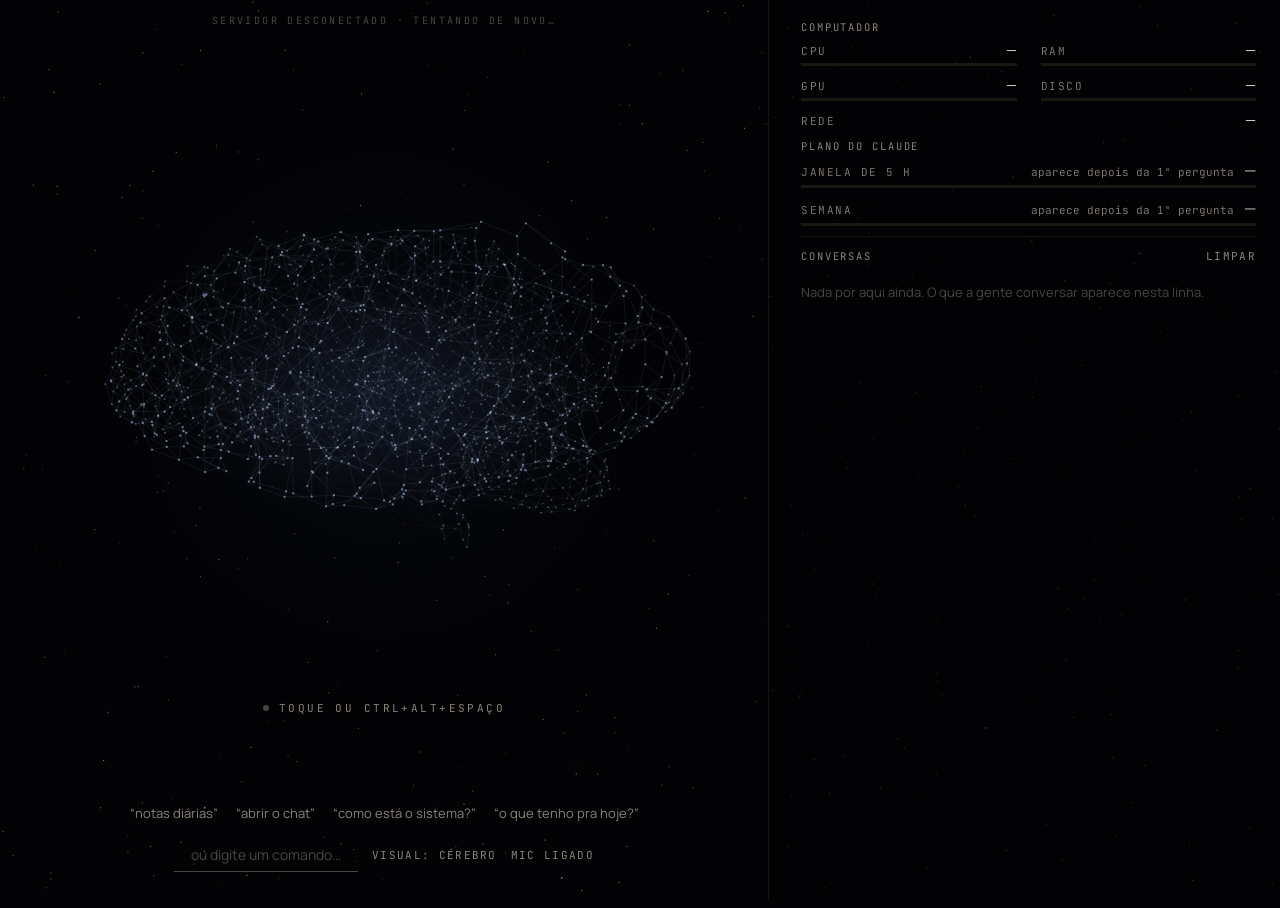
==== commit 5047d0bb: "feat: atualizacao whisper medium, renderizador markdown na UI, dupla e contexto" ====
--- a/ui/index.html
+++ b/ui/index.html
@@ -34,6 +34,9 @@
 .sg h2{margin:0 0 6px;font:400 10.5px var(--data);letter-spacing:.18em;text-transform:uppercase;color:var(--dim)}
 #orbits,#clm{display:grid;grid-template-columns:1fr 1fr;gap:9px 24px}
 #clm{grid-template-columns:1fr;gap:9px}
+#clpausa{margin:0 0 8px;font:500 11px var(--data);color:var(--hot)}
+body[data-motor="agy"] #h-cl{color:var(--cool)}
+body[data-motor="agy"] .proto{color:var(--cool)}
 .m{display:grid;grid-template-columns:minmax(0,1fr) auto;align-items:baseline;column-gap:10px;row-gap:4px;min-width:0}
 .m .k{font:300 11px var(--data);letter-spacing:.14em;text-transform:uppercase;color:var(--dim);white-space:nowrap}
 .m .v{font:400 14px var(--ui);font-variant-numeric:tabular-nums;white-space:nowrap;text-align:right;min-width:0;overflow:hidden;text-overflow:ellipsis}
@@ -89,9 +92,24 @@
 .te time{font:300 11px var(--data);color:var(--faint)}
 .te time b{font-weight:400;color:var(--dim);margin-left:8px;letter-spacing:.1em;text-transform:uppercase;font-size:10px}
 .te .ty{color:var(--ink);font-size:14px;margin:2px 0;overflow-wrap:anywhere}
-.te .ta{color:var(--dim);font-size:13px;line-height:1.55;overflow-wrap:anywhere;display:-webkit-box;-webkit-box-orient:vertical;-webkit-line-clamp:3;overflow:hidden;cursor:pointer;white-space:pre-wrap}
+.te .ta{color:var(--dim);font-size:13px;line-height:1.55;overflow-wrap:anywhere;display:-webkit-box;-webkit-box-orient:vertical;-webkit-line-clamp:3;overflow:hidden;cursor:pointer}
 .te .ta:empty{display:none}
 .te.open .ta{-webkit-line-clamp:unset;display:block;color:var(--ink)}
+.te .ta p,.te .ta ul,.te .ta ol,.te .ta pre,.te .ta table,.te .ta blockquote{margin:0 0 8px}
+.te .ta p:last-child,.te .ta ul:last-child,.te .ta ol:last-child,.te .ta pre:last-child,.te .ta table:last-child,.te .ta blockquote:last-child{margin-bottom:0}
+.te .ta ul,.te .ta ol{padding-left:18px}
+.te .ta h3{margin:10px 0 4px;font:500 13.5px var(--ui);color:var(--white-hot)}
+.te .ta h3:first-child{margin-top:0}
+.te .ta code{font:400 12px var(--data);color:var(--white-hot)}
+.te .ta pre{padding:6px 0 6px 10px;border-left:2px solid var(--faint)}
+.te .ta pre code{color:var(--ink);white-space:pre}
+.te .ta table{border-collapse:collapse;font-size:12.5px}
+.te.open .ta pre,.te.open .ta table{overflow-x:auto;display:block}
+.te .ta th,.te .ta td{padding:3px 10px 3px 0;text-align:left;border-bottom:1px solid #1d1b16}
+.te .ta th{color:var(--dim);font-weight:500}
+.te .ta blockquote{padding-left:10px;border-left:2px solid var(--faint);color:var(--dim)}
+.te .ta hr{border:0;border-top:1px solid #1d1b16;margin:8px 0}
+.te .ta a{color:var(--hot)}
 .te .tk{margin-top:3px;font:300 11px var(--data);color:var(--faint);display:grid;gap:1px}
 .te .tk span{white-space:nowrap;overflow:hidden;text-overflow:ellipsis}
 .te .tk .bad{color:var(--warn)}
@@ -135,13 +153,15 @@
 .me{margin:22px 0 6px;color:var(--dim);white-space:pre-wrap}
 .me::before{content:"você";display:block;font:400 10.5px var(--data);letter-spacing:.18em;text-transform:uppercase;color:var(--faint);margin-bottom:2px}
 .ai{line-height:1.65}
-.ai p,.ai ul,.ai ol,.ai pre,.ai table{margin:0 0 12px}.ai ul{padding-left:20px}
+.ai p,.ai ul,.ai ol,.ai pre,.ai table,.ai blockquote{margin:0 0 12px}.ai ul,.ai ol{padding-left:20px}
 .ai h3{margin:16px 0 6px;font:500 16px var(--ui);color:var(--white-hot)}
 .ai code{font:400 13px var(--data);color:var(--white-hot)}
 .ai pre{overflow-x:auto;padding:10px 0 10px 14px;border-left:2px solid var(--faint)}
 .ai pre code{color:var(--ink);white-space:pre}
 .ai table{border-collapse:collapse;font-size:14px;display:block;overflow-x:auto}
 .ai th,.ai td{padding:4px 14px 4px 0;text-align:left;border-bottom:1px solid #1d1b16}.ai th{color:var(--dim);font-weight:500}
+.ai blockquote{padding-left:12px;border-left:2px solid var(--faint);color:var(--dim)}
+.ai hr{border:0;border-top:1px solid #1d1b16;margin:12px 0}
 .ai a{color:var(--hot)}
 .tl{margin:6px 0 10px;padding:2px 0 2px 12px;border-left:1px solid var(--faint);font:300 12px var(--data);color:var(--faint)}
 .tlr{display:flex;align-items:baseline;gap:8px;margin:3px 0;white-space:nowrap;overflow:hidden}
@@ -200,7 +220,7 @@
   <aside id="tline" aria-label="Sistema e linha do tempo das conversas">
     <div id="sys">
       <section class="sg" aria-labelledby="h-pc"><h2 id="h-pc">Computador</h2><div id="orbits"></div></section>
-      <section class="sg" aria-labelledby="h-cl"><h2 id="h-cl">Plano do Claude</h2><div id="clm"></div></section>
+      <section class="sg" aria-labelledby="h-cl"><h2 id="h-cl">Plano do Claude</h2><p id="clpausa" aria-live="polite" hidden></p><div id="clm"></div></section>
     </div>
     <header class="tlh"><h2>Conversas</h2><button type="button" class="mute" id="tlclear" title="Limpa só esta lista, não apaga nada do PC">limpar</button></header>
     <div id="tlist" aria-live="polite"></div>
@@ -475,6 +495,36 @@
 function setVisual(v,save=true){visual=v;if(save)try{localStorage.setItem('fedora-visual',v)}catch{}
   $('brain').hidden=v!=='brain';$('hole').hidden=v!=='hole';$('visual').textContent=v==='brain'?'visual: cérebro':'visual: buraco negro';head().resize()}
 
+// ================= markdown renderer (shared by the main conversation timeline and #chat) =================
+// escape first, then render the markdown shapes Claude/Gemini use (fenced code, headings, lists, tables, blockquotes, hr, bold, italic, inline code, links)
+const esc=s=>String(s||'').replace(/[&<>"]/g,c=>({'&':'&amp;','<':'&lt;','>':'&gt;','"':'&quot;'}[c]));
+function inl(s){const tok=[];const hold=h=>(tok.push(h),`\x00T${tok.length-1}\x00`);
+  let x=esc(s).replace(/`([^`]+)`/g,(_,c)=>hold(`<code>${c}</code>`))
+    .replace(/\[([^\]]+)\]\(((?:https?|file):[^)\s"]+)\)/g,(_,l,u)=>hold(`<a href="${u}" target="_blank" rel="noopener">${l}</a>`));
+  x=x.replace(/\*\*([^*]+)\*\*/g,'<b>$1</b>')
+    .replace(/(^|[^\w*])\*([^*\n]+)\*(?!\*)/g,'$1<i>$2</i>');
+  return x.replace(/\x00T(\d+)\x00/g,(_,i)=>tok[+i])}
+const UL=/^\s*[-*]\s+/,OL=/^\s*\d+\.\s+/,TBL=/^\s*\|.*\|\s*$/,TSEP=/^\s*\|[\s:|-]+\|\s*$/,HR=/^\s*-{3,}\s*$/,BQ=/^\s*>\s?/,HD=/^\s*#{1,4}\s+(.*)$/;
+const ROW=l=>l.trim().replace(/^\||\|$/g,'').split('|').map(c=>c.trim());
+function block(t){
+  const ls=t.replace(/^\n+|\s+$/g,'').split('\n'),out=[];let i=0;
+  while(i<ls.length){const l=ls[i];
+    if(!l.trim()){i++;continue}
+    if(HR.test(l)){out.push('<hr>');i++;continue}
+    const h=l.match(HD);if(h){out.push(`<h3>${inl(h[1])}</h3>`);i++;continue}
+    if(BQ.test(l)){const q=[];while(i<ls.length&&BQ.test(ls[i]))q.push(inl(ls[i++].replace(BQ,'')));out.push(`<blockquote>${q.join('<br>')}</blockquote>`);continue}
+    if(UL.test(l)){const items=[];while(i<ls.length&&UL.test(ls[i]))items.push(`<li>${inl(ls[i++].replace(UL,''))}</li>`);out.push(`<ul>${items.join('')}</ul>`);continue}
+    if(OL.test(l)){const items=[];while(i<ls.length&&OL.test(ls[i]))items.push(`<li>${inl(ls[i++].replace(OL,''))}</li>`);out.push(`<ol>${items.join('')}</ol>`);continue}
+    if(TBL.test(l)&&i+1<ls.length&&TBL.test(ls[i+1])){const tl=[];while(i<ls.length&&TBL.test(ls[i]))tl.push(ls[i++]);
+      const rows=tl.filter(r=>!TSEP.test(r)).map(ROW);
+      if(rows.length)out.push(`<table><tr>${rows[0].map(c=>`<th>${inl(c)}</th>`).join('')}</tr>${rows.slice(1).map(r=>`<tr>${r.map(c=>`<td>${inl(c)}</td>`).join('')}</tr>`).join('')}</table>`);
+      continue}
+    const p=[];while(i<ls.length&&ls[i].trim()&&!HR.test(ls[i])&&!HD.test(ls[i])&&!BQ.test(ls[i])&&!UL.test(ls[i])&&!OL.test(ls[i])&&!(TBL.test(ls[i])&&i+1<ls.length&&TBL.test(ls[i+1])))p.push(inl(ls[i++]));
+    if(p.length)out.push(`<p>${p.join('<br>')}</p>`)}
+  return out.join('')}
+const md=src=>String(src||'').replace(/\r\n?/g,'\n').split(/^```[^\n]*$/m).map((p,i)=>i%2?`<pre><code>${esc(p.replace(/^\n|\n$/g,''))}</code></pre>`:block(p)).join('');
+const plain=s=>String(s||'').replace(/```[\s\S]*?(```|$)/g,' O código está na tela. ').replace(/[*#`|>_]/g,' ').replace(/\s+/g,' ').trim();
+
 // ================= timeline of our conversations (right half; kept in this browser only) =================
 const TL_KEY='fedora-tl',TL_MAX=80;let tlData=[];try{tlData=JSON.parse(localStorage.getItem(TL_KEY)||'[]').filter(e=>e&&e.you)}catch{}
 const tlSave=()=>{try{localStorage.setItem(TL_KEY,JSON.stringify(tlData.slice(-TL_MAX).map(({at,you,ai,tools,canal,bad})=>({at,you,ai,tools,canal,bad}))))}catch{}};
@@ -485,9 +535,10 @@
 function tlNode(e,live){
   const d=tlDay(e.at);if(d!==tlLastDay){tlLastDay=d;tlList.append(el('div','td',tlDayName(e.at)))}
   const box=el('div','te'+(live?' live':'')+(e.bad?' bad':'')),tm=el('time',null,tlHour(e.at)),
-    ty=el('div','ty',tlClip(e.you,300)),ai=el('div','ta',e.ai||''),tk=el('div','tk');
+    ty=el('div','ty',tlClip(e.you,300)),ai=el('div','ta'),tk=el('div','tk');
+  if(e.ai)ai.innerHTML=md(e.ai);
   tm.append(el('b',null,e.canal==='chat'?'chat':'voz'));
-  ai.title='Clique para ver tudo';ai.onclick=()=>box.classList.toggle('open');
+  ai.title='Clique para ver tudo';ai.onclick=ev=>{if(!ev.target.closest('a')&&!String(getSelection()))box.classList.toggle('open')};
   // resumo: trocas de agente em linhas próprias (as 3 últimas) e as demais ferramentas contadas numa linha só
   const tools=()=>{const isAg=t=>t.agent||String(t.txt).startsWith('→'),cnt=new Map();
     for(const t of e.tools)if(!isAg(t)){const n=t.name||String(t.txt).split(' ')[0];cnt.set(n,(cnt.get(n)||0)+1)}
@@ -498,7 +549,7 @@
 function tlRender(){tlList.replaceChildren();tlLastDay='';tlData.forEach(e=>tlNode(e,false));tlList.scrollTop=tlList.scrollHeight}
 function tlTurn(you,canal){
   const e={at:Date.now(),you:you||'',ai:'',tools:[],canal,bad:false},n=tlNode(e,true);tlData.push(e);tlList.scrollTop=tlList.scrollHeight;
-  return{ai(t){e.ai=tlClip(t,3000);n.ai.textContent=e.ai;tlList.scrollTop=tlList.scrollHeight},
+  return{ai(t){e.ai=tlClip(t,3000);n.ai.innerHTML=md(e.ai);tlList.scrollTop=tlList.scrollHeight},
     tool(ev){const txt=ev.agent?`→ ${ev.agent}${ev.desc?': '+ev.desc:''}`:ev.name||'ferramenta';e.tools.push({txt:tlClip(txt,70),name:ev.name||'',agent:ev.agent||'',bad:false});n.tools()},
     done(ok){e.bad=!ok;n.box.classList.remove('live');n.box.classList.toggle('bad',!ok);if(tlData.length>TL_MAX)tlData.splice(0,tlData.length-TL_MAX);tlSave()}}}
 $('tlclear').onclick=()=>{tlData=[];tlSave();tlRender()};
@@ -549,11 +600,22 @@
 // tells the ear whether this window is in front (push-to-talk; the server currently only acknowledges focus/blur)
 const focusEar=()=>api('/api/ear',{action:document.hasFocus()?'focus':'blur'}).catch(()=>{});
 addEventListener('focus',focusEar);addEventListener('blur',focusEar);
-function showStatus(){api('/api/status').then(s=>{
-  const brain=s.runtime==='claude'?'Claude conectado':'Claude indisponível';
+let statusPend=false;   // uma leitura de status por vez: o intervalo não empilha chamadas
+function showStatus(){if(statusPend)return;statusPend=true;api('/api/status').then(s=>{
+  // agy no comando (regra de uso do Claude ou FEDORA_MOTOR=agy): a tela diz que o Google responde e até quando o Claude pausa
+  const agy=s.motor==='agy';
+  document.body.dataset.motor=agy?'agy':'claude';
+  const brain=agy?'Google Gemini (Antigravity) ativo · Claude em pausa':s.runtime==='claude'?'Claude conectado':'Claude indisponível';
   const voice=s.ear_error?s.ear_error:s.ear==='mute'?'microfone desligado':'toque no buraco negro ou Ctrl+Alt+Espaço';
-  $('status').textContent=`${brain} · ${voice}`}).catch(e=>$('status').textContent='servidor: '+errMsg(e))}
+  $('status').textContent=`${brain} · ${voice}`;
+  $('h-cl').textContent=agy?'Motor: Google Gemini (Antigravity)':'Plano do Claude';
+  const ate=Number(s.motor_ate);
+  $('clpausa').textContent=!agy?'':ate>0?'Claude em pausa até '+new Date(ate*1000).toLocaleString('pt-BR',{timeZone:tz,weekday:'short',hour:'2-digit',minute:'2-digit',hourCycle:'h23'})
+    :s.motor_forcado?'Claude em pausa (motor forçado no Google)':'Claude em pausa';
+  $('clpausa').hidden=!agy}).catch(e=>$('status').textContent='servidor: '+errMsg(e)).finally(()=>{statusPend=false})}
 showStatus();
+// a troca de motor acontece sozinha: relê a cada 15 s (aba visível e sem aviso curto na linha de status)
+setInterval(()=>{if(!document.hidden&&Date.now()>(aviso.ate||0))showStatus()},15000);
 // Piper speaks on the server, straight to the speakers: works with the window closed, no browser voices needed
 const speak=text=>{if(text)brain.pulse('falar',Math.min(15,1+text.length*.06),'voz');if(text)api('/api/speak',{text}).catch(e=>say(errMsg(e)))};
 
@@ -583,7 +645,7 @@
 connect();
 // short notice that doesn't touch the answer on screen (a turn is still running): status line, chat or notes hint
 function aviso(t){if(!$('chat').hidden)return cstate(t);if(!$('notes').hidden)return hint(t);
-  $('status').textContent=t;clearTimeout(aviso.t);aviso.t=setTimeout(showStatus,4000)}
+  $('status').textContent=t;clearTimeout(aviso.t);aviso.ate=Date.now()+4000;aviso.t=setTimeout(showStatus,4000)}
 let parado=false;   // Esc on this turn: keep the partial answer on screen, don't speak it
 function run(text){if(busy)return aviso('Espere a resposta (ou Esc).');busy=true;parado=false;command(text).finally(()=>{busy=false})}
 async function command(raw){
@@ -603,7 +665,7 @@
   await askClaude(text)}
 async function askClaude(text){
   // a resposta aparece só na linha do tempo (à direita); embaixo do cérebro ficam apenas os avisos curtos do say()
-  setV('think');let out='';const tt=tlTurn(text,'voz'),full=()=>out.replace(SPLIT,'\n\n').trim();say('');
+  setV('think');let out='';const tt=tlTurn(text,'voz'),full=()=>out.trim();say('');
   if(!$('notes').hidden)hint('Perguntando ao Claude: '+text);
   try{await streamRun({message:text},ev=>{
         if(ev.t==='delta'){out+=ev.text;tt.ai(full())}
@@ -679,19 +741,6 @@
 $('back').addEventListener('click',e=>{if(dirty()&&!confirm('Há alterações não salvas. Sair mesmo assim?'))e.preventDefault()});
 
 // ================= chat =================
-// tiny markdown: escape first, then only the shapes Claude uses (code, headings, lists, tables, bold, links)
-const esc=s=>s.replace(/[&<>"]/g,c=>({'&':'&amp;','<':'&lt;','>':'&gt;','"':'&quot;'}[c]));
-const inl=s=>esc(s).replace(/`([^`]+)`/g,'<code>$1</code>').replace(/\*\*([^*]+)\*\*/g,'<b>$1</b>')
-  .replace(/\[([^\]]+)\]\((https?:[^)\s]+)\)/g,'<a href="$2" target="_blank" rel="noopener">$1</a>');
-const LI=/^\s*([-*]|\d+\.)\s+/,ROW=l=>l.trim().replace(/^\||\|$/g,'').split('|').map(c=>c.trim());
-function block(t){return t.split(/\n{2,}/).map(b=>{b=b.replace(/^\n+|\s+$/g,'');if(!b)return'';const ls=b.split('\n');
-  const h=b.match(/^#{1,4}\s+(.*)$/);if(h&&ls.length===1)return`<h3>${inl(h[1])}</h3>`;
-  if(ls.every(l=>LI.test(l)))return`<ul>${ls.map(l=>`<li>${inl(l.replace(LI,''))}</li>`).join('')}</ul>`;
-  if(ls.length>1&&ls.every(l=>/^\s*\|.*\|\s*$/.test(l))){const rows=ls.filter(l=>!/^\s*\|[\s:|-]+\|\s*$/.test(l)).map(ROW);
-    return`<table><tr>${rows[0].map(c=>`<th>${inl(c)}</th>`).join('')}</tr>${rows.slice(1).map(r=>`<tr>${r.map(c=>`<td>${inl(c)}</td>`).join('')}</tr>`).join('')}</table>`}
-  return`<p>${ls.map(inl).join('<br>')}</p>`}).join('')}
-const md=src=>src.split(/^```[^\n]*$/m).map((p,i)=>i%2?`<pre><code>${esc(p.replace(/^\n|\n$/g,''))}</code></pre>`:block(p)).join('');
-const plain=s=>s.replace(/```[\s\S]*?(```|$)/g,' O código está na tela. ').replace(/[*#`|>_]/g,' ').replace(/\s+/g,' ').trim();
 const clog=$('clog'),cin=$('cin'),cstate=t=>{$('cstate').textContent=t};
 const saveLog=()=>{try{sessionStorage.setItem('fedora-chat',clog.innerHTML)}catch{}};
 try{clog.innerHTML=sessionStorage.getItem('fedora-chat')||''}catch{}
@@ -711,10 +760,10 @@
   busy=true;setV('think');clog.append(el('div','me',text));const tt=tlTurn(text,'chat');
   const ai=el('div','ai');let out='',tl=null,failed=false;const scroll=()=>clog.scrollTop=clog.scrollHeight;clog.append(ai);scroll();cstate('Pensando…');
   try{await streamRun({message:text,canal:'chat'},ev=>{
-      if(ev.t==='delta'){out+=ev.text;ai.innerHTML=md(out);tt.ai(plain(out));scroll()}
+      if(ev.t==='delta'){out+=ev.text;ai.innerHTML=md(out);tt.ai(out.trim());scroll()}
       else if(ev.t==='tool'&&ev.phase==='use'){brain.use(ev);tt.tool(ev);if(!tl){tl=timeline();ai.before(tl.box)}const ag=tl.start(ev);cstate(ag?'Delegando para '+ev.agent+'…':'Usando '+ev.name+'…');scroll()}
       else if(ev.t==='tool'&&ev.phase==='result'){brain.end(ev);if(tl)tl.end(ev)}
-      else if(ev.t==='error'){out+=(out?'\n\n':'')+'**Erro:** '+ev.message;ai.innerHTML=md(out);failed=true}});
+      else if(ev.t==='error'){out+=(out?'\n\n':'')+'**Erro:** '+ev.message;ai.innerHTML=md(out);tt.ai(out.trim());failed=true}});
     if(tl)tl.finish(!failed);tt.done(!failed);ai.dataset.raw=out;const b=el('button','ouvir','ouvir');b.type='button';ai.after(b);
     await refreshSystem();const l=S.claude&&S.claude.last;cstate(l?`${num.format(l.total)} tokens nesta resposta`:'')}
   catch(e){if(tl)tl.finish(false);ai.textContent=errMsg(e);tt.ai(errMsg(e));tt.done(false);cstate('')}
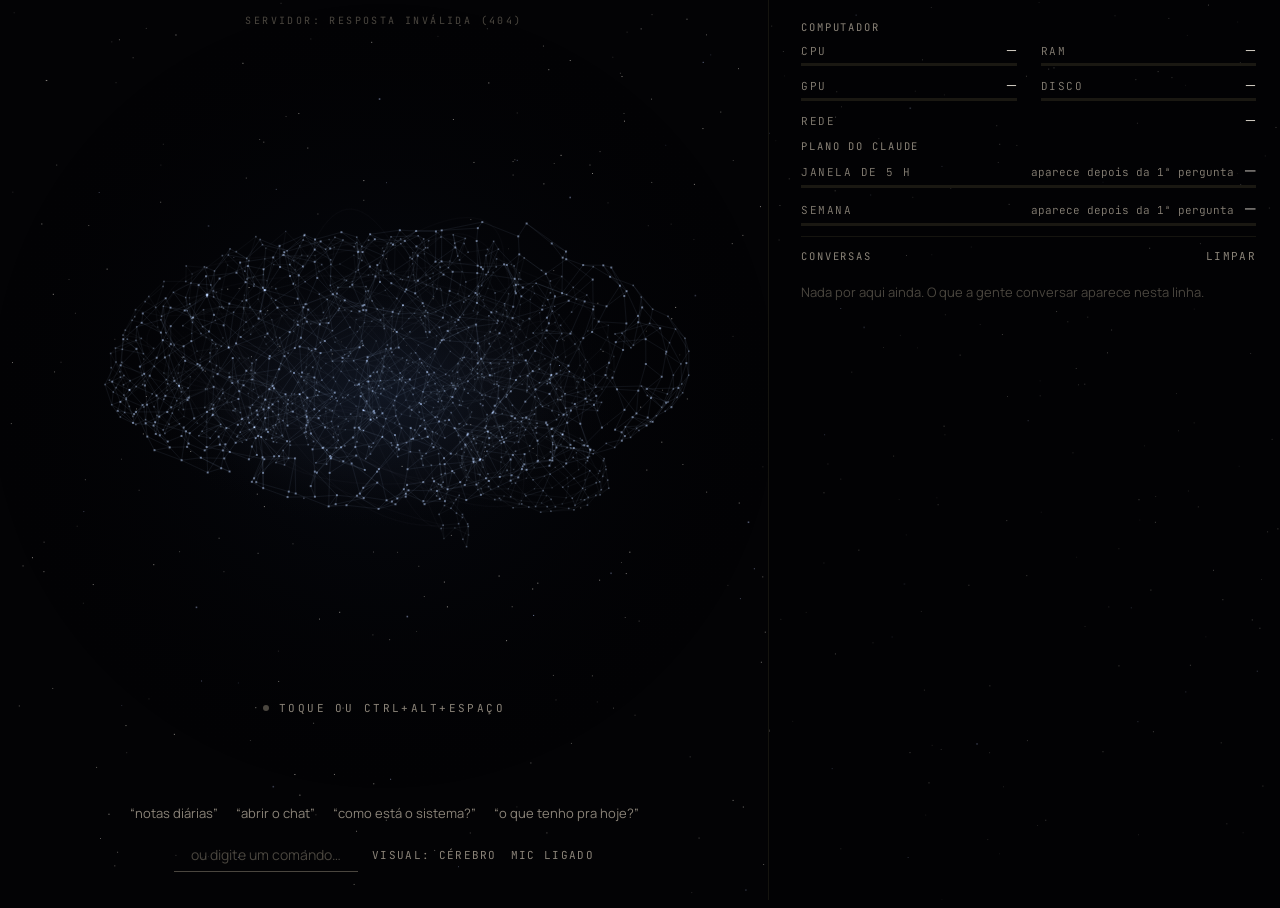
==== commit 9b91ccee: "feat: despachante de backlog no cofre, agente techlead e senior no Claude Fable" ====
--- a/ui/index.html
+++ b/ui/index.html
@@ -605,10 +605,11 @@
   // agy no comando (regra de uso do Claude ou FEDORA_MOTOR=agy): a tela diz que o Google responde e até quando o Claude pausa
   const agy=s.motor==='agy';
   document.body.dataset.motor=agy?'agy':'claude';
-  const brain=agy?'Google Gemini (Antigravity) ativo · Claude em pausa':s.runtime==='claude'?'Claude conectado':'Claude indisponível';
+  const modTxt=s.model&&s.model!=='Claude default'?` (${s.model})`:'';
+  const brain=agy?`Google Gemini${modTxt} ativo · Claude em pausa`:s.runtime==='claude'?`Claude${modTxt} conectado`:'Claude indisponível';
   const voice=s.ear_error?s.ear_error:s.ear==='mute'?'microfone desligado':'toque no buraco negro ou Ctrl+Alt+Espaço';
   $('status').textContent=`${brain} · ${voice}`;
-  $('h-cl').textContent=agy?'Motor: Google Gemini (Antigravity)':'Plano do Claude';
+  $('h-cl').textContent=agy?`Motor: Google Gemini${modTxt}`:'Plano do Claude';
   const ate=Number(s.motor_ate);
   $('clpausa').textContent=!agy?'':ate>0?'Claude em pausa até '+new Date(ate*1000).toLocaleString('pt-BR',{timeZone:tz,weekday:'short',hour:'2-digit',minute:'2-digit',hourCycle:'h23'})
     :s.motor_forcado?'Claude em pausa (motor forçado no Google)':'Claude em pausa';
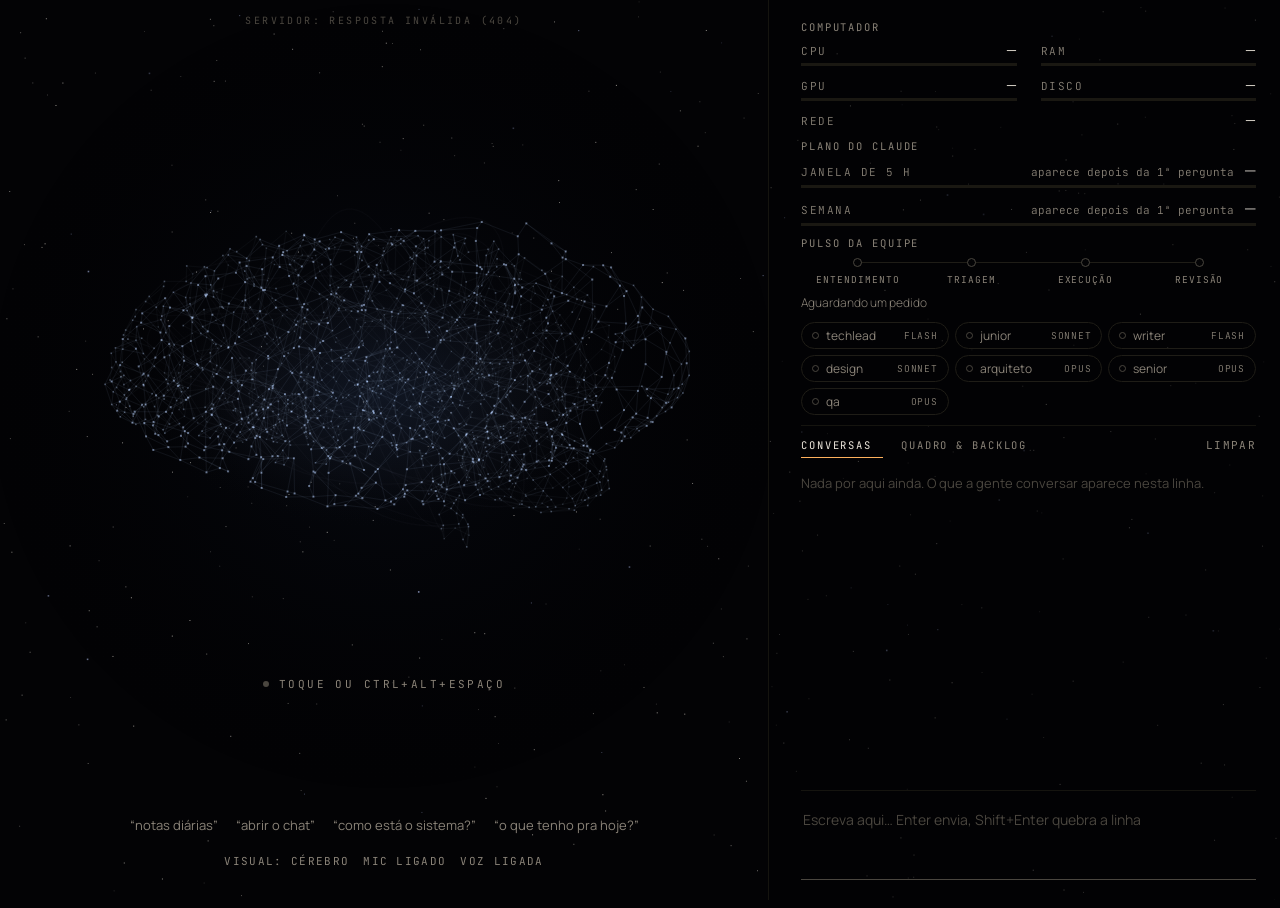
==== commit 047c92ba: "feat(ui): mudo da voz, botao Interromper e campo de escrita abaixo das Conversas - botao de mudo sep" ====
--- a/ui/index.html
+++ b/ui/index.html
@@ -52,6 +52,37 @@
 #clm .bar{order:4}
 #orbits .m.wide{grid-column:1/-1}
 #orbits .m.wide .v{text-align:left}
+/* pulso da equipe: trilha de 4 etapas (nós + linha conectora) e pílulas dos agentes; estado em data-s, nunca só pela cor */
+#trilha,#equipe{list-style:none;margin:0;padding:0}
+#trilha{display:grid;grid-template-columns:repeat(4,minmax(0,1fr));padding-top:2px}
+#trilha li{position:relative;display:grid;justify-items:center;gap:6px;min-width:0;font:400 9.5px var(--data);letter-spacing:.1em;text-transform:uppercase;color:var(--dim);transition:color .3s}
+#trilha li span{max-width:100%;overflow:hidden;text-overflow:ellipsis;white-space:nowrap}
+#trilha li::before,#trilha li::after{content:"";position:absolute;top:4px;right:50%;width:100%;height:1px;background:#1f1d17}
+#trilha li::after{background:var(--hot);transform:scaleX(0);transform-origin:left;transition:transform .45s ease-out}
+#trilha li:first-child::before,#trilha li:first-child::after{display:none}
+#trilha li:not([data-s="idle"])::after{transform:scaleX(1)}
+#trilha i,.ag i{position:relative;z-index:1;flex:none;box-sizing:border-box;width:9px;height:9px;border-radius:50%;border:1px solid var(--faint);background:var(--space);transition:background-color .3s,border-color .3s,box-shadow .3s}
+#trilha li[data-s="done"] i{background:#a9773f;border-color:#a9773f}
+#trilha li[data-s="on"]{color:var(--ink)}
+#trilha li[data-s="on"] i,.ag[data-s="on"] i{background:var(--hot);border-color:var(--hot);box-shadow:0 0 10px var(--hot)}
+#trilha li[data-s="on"] i::after,.ag[data-s="on"] i::after{content:"";position:absolute;inset:-1px;border-radius:50%;border:1px solid var(--hot);animation:pls 1.4s ease-out infinite}
+#trilha li[data-s="bad"]{color:var(--warn)}
+#trilha li[data-s="bad"]::after{background:var(--warn)}
+#trilha li[data-s="bad"] i{background:var(--warn);border-color:var(--warn)}
+#trilha li[data-s="bad"] span::before{content:"▲ ";font-size:8px}
+#trilha-t{margin:8px 0 10px;min-height:1.5em;font:300 12px/1.5 var(--ui);color:var(--dim);white-space:nowrap;overflow:hidden;text-overflow:ellipsis;transition:color .3s}
+#pulso[data-on] #trilha-t{color:var(--ink)}
+#equipe{display:grid;grid-template-columns:repeat(auto-fill,minmax(112px,1fr));gap:6px}
+.ag{display:flex;align-items:center;gap:7px;min-width:0;padding:4px 10px;border:1px solid #1f1d17;border-radius:999px;color:var(--dim);transition:border-color .3s,color .3s,background-color .3s}
+.ag i{width:7px;height:7px;background:none}
+.ag b{font:400 12px var(--ui);min-width:0;overflow:hidden;text-overflow:ellipsis;white-space:nowrap}
+.ag em{margin-left:auto;font:300 9.5px var(--data);letter-spacing:.08em;text-transform:uppercase;color:var(--dim);white-space:nowrap}
+.ag[data-s="on"]{border-color:rgba(255,177,92,.55);background:rgba(255,177,92,.06);color:var(--ink)}
+.ag[data-s="ok"]{border-color:rgba(143,180,255,.35);color:var(--ink)}
+.ag[data-s="ok"] i{background:var(--cool);border-color:var(--cool)}
+.ag[data-s="bad"]{border-color:rgba(255,138,92,.55);color:var(--warn)}
+.ag[data-s="bad"] i{border:0;border-radius:0;background:var(--warn);clip-path:polygon(50% 0,100% 100%,0 100%)}
+@keyframes pls{from{transform:scale(1);opacity:.9}to{transform:scale(2.8);opacity:0}}
 .voice{position:absolute;left:50%;bottom:calc(28px + env(safe-area-inset-bottom,0px));transform:translateX(-50%);
   width:min(640px,calc(100% - 32px));display:grid;gap:10px;justify-items:center;text-align:center}
 .state{font:400 11px var(--data);letter-spacing:.22em;text-transform:uppercase;color:var(--dim);display:flex;gap:10px;align-items:center}
@@ -67,13 +98,19 @@
 .cmds{display:flex;flex-wrap:wrap;justify-content:center;gap:4px 18px;font-size:13px}
 .cmd{background:none;border:0;padding:4px 0;color:var(--dim);border-bottom:1px solid transparent}
 .cmd:hover{color:var(--ink);border-bottom-color:var(--faint)}
-.typed{display:flex;gap:14px;align-items:center;width:min(420px,100%)}
-.typed input{flex:1;min-width:0;background:none;border:0;border-bottom:1px solid var(--faint);padding:6px 2px;font-size:14px;text-align:center}
-.typed input:focus-visible{outline:none;border-bottom-color:var(--hot)}
-.typed input::placeholder{color:var(--faint)}
+.vbtns{display:flex;flex-wrap:wrap;justify-content:center;gap:4px 14px}
+.typed{flex:none;display:flex;padding-top:12px;border-top:1px solid #15140f}
+#tline[data-view="quadro"] .typed{display:none}
+#cmd{flex:1;min-width:0;box-sizing:border-box;resize:none;min-height:calc(3 * 1.5em + 14px);max-height:30vh;background:none;border:0;border-bottom:1px solid var(--faint);padding:6px 2px;font-size:14px;line-height:1.5;caret-color:var(--hot)}
+#cmd:focus-visible{outline:none;border-bottom-color:var(--hot)}
+#cmd::placeholder{color:var(--faint)}
 .mute{background:none;border:0;font:400 11px var(--data);letter-spacing:.12em;text-transform:uppercase;color:var(--dim);padding:4px 0}
 .mute:hover{color:var(--ink)}
 .mute[aria-pressed="true"]{color:var(--warn)}
+.parar{visibility:hidden;color:var(--warn);border:1px solid var(--warn);border-radius:3px;padding:5px 14px}
+.parar.on{visibility:visible}
+.parar:hover{color:var(--ink);border-color:var(--ink)}
+#csend.stop{color:var(--warn)}
 .proto{max-width:calc(100% - 32px);text-align:center;position:absolute;top:calc(14px + env(safe-area-inset-top,0px));left:50%;transform:translateX(-50%);font:400 10px var(--data);letter-spacing:.24em;text-transform:uppercase;color:var(--faint)}
 
 /* ---------- home, right half: timeline of our conversations ---------- */
@@ -111,8 +148,56 @@
 .te .ta hr{border:0;border-top:1px solid #1d1b16;margin:8px 0}
 .te .ta a{color:var(--hot)}
 .te .tk{margin-top:3px;font:300 11px var(--data);color:var(--faint);display:grid;gap:1px}
-.te .tk span{white-space:nowrap;overflow:hidden;text-overflow:ellipsis}
+.te .tk>span{white-space:nowrap;overflow:hidden;text-overflow:ellipsis}
 .te .tk .bad{color:var(--warn)}
+
+/* ---------- abas do painel (Conversas | Quadro & Backlog): os dois painéis ocupam o mesmo espaço, sem salto ---------- */
+.tabs{display:flex;gap:18px;min-width:0}
+.tab{background:none;border:0;border-bottom:1px solid transparent;padding:4px 0 5px;font:400 10.5px var(--data);letter-spacing:.18em;text-transform:uppercase;color:var(--dim);white-space:nowrap;transition:color .2s,border-color .2s}
+.tab:hover{color:var(--ink)}
+.tab[aria-selected="true"]{color:var(--ink);border-bottom-color:var(--hot)}
+.tab::after{content:"";display:inline-block;width:5px;height:5px;margin-left:6px;border-radius:50%;background:var(--hot);vertical-align:middle;opacity:0;transition:opacity .3s}
+.tab[data-new]::after{opacity:1}
+#kboard{flex:1;min-height:0;overflow-y:auto;padding:0 6px 8px 0;scrollbar-width:thin;scrollbar-color:var(--faint) transparent;container-type:inline-size}
+#kpulse{padding-bottom:10px;margin-bottom:10px;border-bottom:1px solid #15140f}
+#kpulse dl{display:grid;grid-template-columns:repeat(3,minmax(0,1fr));gap:10px;margin:0}
+#kpulse dt{font:400 9.5px var(--data);letter-spacing:.14em;text-transform:uppercase;color:var(--dim)}
+#kpulse dd{margin:0;font:300 20px/1.3 var(--data);font-variant-numeric:tabular-nums;color:var(--ink);transition:opacity .3s}
+#kpulse dd.chg{animation:kchg .9s ease-out}
+#kpulse[data-s="err"] dd{opacity:.45}
+#kp-last{display:flex;align-items:baseline;gap:8px;margin:8px 0 0;min-height:1.5em;font:300 12px/1.5 var(--ui);color:var(--dim)}
+#kp-last i{flex:none;align-self:center;width:6px;height:6px;border-radius:50%;background:var(--faint)}
+#kpulse[data-s="ok"] #kp-last i{background:var(--cool)}
+#kpulse[data-s="new"] #kp-last i{background:var(--hot);box-shadow:0 0 8px var(--hot);animation:tlp 1s ease-in-out 3}
+#kpulse[data-s="err"] #kp-last i{border-radius:0;background:var(--warn);clip-path:polygon(50% 0,100% 100%,0 100%)}
+#kpulse[data-s="err"] #kp-last{color:var(--warn)}
+#kp-last span{min-width:0;overflow:hidden;text-overflow:ellipsis;white-space:nowrap}
+#kp-last time{margin-left:auto;flex:none;font:300 11px var(--data);color:var(--dim)}
+#kcols{display:grid;gap:10px}
+.kcol{min-width:0}
+.kcol h3{display:flex;align-items:baseline;gap:8px;margin:0 0 6px;font:400 9.5px var(--data);letter-spacing:.14em;text-transform:uppercase;color:var(--dim)}
+.kcol h3 span{font-variant-numeric:tabular-nums;color:var(--ink)}
+.kcol ul{list-style:none;margin:0;padding:0;display:grid;gap:6px}
+.kcol ul:empty::before{content:"—";font:300 12px var(--data);color:var(--faint)}
+.kc{min-width:0;padding:5px 8px 6px;border-left:2px solid var(--c);background:rgba(236,230,220,.03)}
+.kc.mv{animation:kin .4s ease-out}
+.kt{font-size:12.5px;line-height:1.4;color:var(--ink);overflow-wrap:anywhere;display:-webkit-box;-webkit-box-orient:vertical;-webkit-line-clamp:2;overflow:hidden}
+.kt code{margin-right:6px;font:400 11px var(--data);color:var(--white-hot)}
+.km{display:flex;align-items:center;flex-wrap:wrap;gap:2px 0;margin-top:4px;font:300 10.5px var(--data);color:var(--dim)}
+.km time{margin-left:auto;padding-left:6px;white-space:nowrap}
+.kst{font:inherit;white-space:nowrap}
+.kg{flex:1 0 100%;margin-bottom:2px;min-width:0;overflow:hidden;text-overflow:ellipsis;white-space:nowrap;font-size:9.5px;letter-spacing:.08em;text-transform:uppercase;color:var(--faint)}
+.kc[data-s="run"] .kst{color:var(--hot)}
+.kc[data-s="run"] .kst::before{content:"";display:inline-block;width:5px;height:5px;margin-right:5px;border-radius:50%;background:var(--hot);vertical-align:middle;animation:tlp 1s ease-in-out infinite}
+.kc[data-s="ok"] .kst::before{content:"✓ "}
+.kc[data-s="bad"] .kst,.kc[data-s="esc"] .kst,.kc[data-s="int"] .kst{color:var(--warn)}
+.kc[data-s="bad"] .kst::before,.kc[data-s="esc"] .kst::before,.kc[data-s="int"] .kst::before{content:"▲ ";font-size:8px}
+.kc[data-s="ok"] .kt{color:var(--dim)}
+#kempty{margin:12px 0 0;font-size:13px;color:var(--dim)}
+@container (min-width:520px){#kcols{grid-template-columns:repeat(5,minmax(0,1fr));align-items:start}}
+.kc[data-s="wait"] .kst{color:var(--dim)}
+@keyframes kin{from{opacity:0;transform:translateY(6px)}}
+@keyframes kchg{from{opacity:.25}}
 
 /* ---------- #notas: the writing page ---------- */
 #notes{position:fixed;inset:0;display:grid;grid-template-columns:220px minmax(0,1fr);grid-template-rows:auto 1fr auto;
@@ -173,6 +258,17 @@
 .tool{font:300 12px var(--data);color:var(--faint);white-space:nowrap;overflow:hidden;text-overflow:ellipsis;margin:2px 0}
 .tool b{font-weight:400;color:var(--dim)}
 .tool.bad b{color:var(--warn)}
+/* badges de agente (cor + nome) e de etapa (rótulo + sinal), usados na linha do tempo, no chat e no quadro */
+.bdg,.kc{--c:var(--dim)}
+[data-a="techlead"]{--c:#ffb15c}[data-a="junior"]{--c:#9fd6a8}[data-a="writer"]{--c:#e8a0b4}[data-a="design"]{--c:#c9a8f5}
+[data-a="arquiteto"]{--c:#8fb4ff}[data-a="senior"]{--c:#7fd6d0}[data-a="qa"]{--c:#f2e394}
+b.bdg{display:inline-block;flex:none;margin-right:6px;padding:0 6px;border:1px solid color-mix(in srgb,var(--c) 45%,transparent);border-radius:999px;background:color-mix(in srgb,var(--c) 9%,transparent);
+  font:400 10px/1.6 var(--data);letter-spacing:.06em;text-transform:uppercase;color:var(--c);white-space:nowrap;vertical-align:baseline}
+.stg{display:inline-block;margin-right:6px;font:400 10px/1.6 var(--data);letter-spacing:.06em;text-transform:uppercase;color:var(--dim);white-space:nowrap}
+.stg[data-s="run"]{color:var(--hot)}.stg[data-s="bad"],.stg[data-s="esc"]{color:var(--warn)}
+/* a linha de agente do chat usa a classe .ag, a mesma das pílulas do pulso: aqui ela volta a ser linha simples */
+.tlr.ag{padding:0;border:0;border-radius:0;color:inherit}
+.tlr.ag em{font:inherit;letter-spacing:0;text-transform:none;color:inherit}
 .ouvir{background:none;border:0;text-align:left;padding:2px 0;font:400 11px var(--data);letter-spacing:.12em;text-transform:uppercase;color:var(--faint)}
 .ouvir:hover{color:var(--ink)}
 .cfoot{display:flex;align-items:flex-end;gap:18px;justify-content:center;padding-top:12px;border-top:1px solid #15140f}
@@ -186,14 +282,15 @@
 @media (max-width:760px){
   body{overflow:auto}
   #left{width:100%;bottom:auto;height:62%}
-  #tline{width:100%;top:62%;border-left:0;border-top:1px solid #15140f;padding:12px 16px 12px}
+  #tline{width:100%;top:62%;border-left:0;border-top:1px solid #15140f;padding:12px 16px 12px;overflow-y:auto}
+  #tlist,#kboard{flex-shrink:0;min-height:120px}
   #notes{position:static;min-height:100%;grid-template-columns:1fr;grid-template-rows:auto auto 1fr auto}
   .days{display:flex;overflow-x:auto;gap:16px;padding-bottom:10px}.days h2{display:none}.day{white-space:nowrap}
   #text{min-height:55vh;font-size:17px}
   .heard{font-size:20px}
   .voice{gap:6px;bottom:calc(28px + env(safe-area-inset-bottom,0px))}.reply:empty{display:none}
 }
-@media (prefers-reduced-motion:reduce){*{transition:none!important}}
+@media (prefers-reduced-motion:reduce){*{transition:none!important}#trilha i::after,.ag i::after,.kc.mv,.kst::before,#kpulse dd.chg,#kp-last i{animation:none!important}}
 </style>
 </head>
 <body>
@@ -206,24 +303,61 @@
   <div class="proto" id="status">conectando…</div>
   <div class="voice">
     <div class="state" id="state"><i aria-hidden="true"></i><span id="state-t">Toque ou aperte Espaço para falar</span></div>
+    <button type="button" class="mute parar" id="parar" title="Interrompe a resposta em andamento (o mesmo que Esc)">Interromper</button>
     <div class="heard" id="heard" aria-live="polite"></div>
     <div class="reply" id="reply" aria-live="polite"></div>
     <div class="cmds" id="cmds"></div>
-    <form class="typed" id="typed">
-      <label class="sr" for="cmd">Comando</label>
-      <input id="cmd" name="comando" autocomplete="off" placeholder="ou digite um comando…">
+    <div class="vbtns">
       <button type="button" class="mute" id="visual" title="Trocar o visual da tela inicial">visual: cérebro</button>
       <button type="button" class="mute" id="mute" aria-pressed="false">mic ligado</button>
-    </form>
+      <button type="button" class="mute vozmuda" id="voz" aria-pressed="false" title="Silencia a fala da Fedora; o microfone não muda">voz ligada</button>
+    </div>
   </div>
   </div>
   <aside id="tline" aria-label="Sistema e linha do tempo das conversas">
     <div id="sys">
       <section class="sg" aria-labelledby="h-pc"><h2 id="h-pc">Computador</h2><div id="orbits"></div></section>
       <section class="sg" aria-labelledby="h-cl"><h2 id="h-cl">Plano do Claude</h2><p id="clpausa" aria-live="polite" hidden></p><div id="clm"></div></section>
+      <section class="sg" id="pulso" aria-labelledby="h-eq"><h2 id="h-eq">Pulso da equipe</h2>
+        <ol id="trilha" aria-label="Etapas do pedido">
+          <li data-s="idle" title="Entendimento"><i aria-hidden="true"></i><span>Entendimento</span></li>
+          <li data-s="idle" title="Triagem e repasse"><i aria-hidden="true"></i><span>Triagem</span></li>
+          <li data-s="idle" title="Execução"><i aria-hidden="true"></i><span>Execução</span></li>
+          <li data-s="idle" title="Revisão e retorno"><i aria-hidden="true"></i><span>Revisão</span></li>
+        </ol>
+        <p id="trilha-t">Aguardando um pedido</p>
+        <ul id="equipe" aria-label="Agentes da equipe"></ul>
+      </section>
     </div>
-    <header class="tlh"><h2>Conversas</h2><button type="button" class="mute" id="tlclear" title="Limpa só esta lista, não apaga nada do PC">limpar</button></header>
-    <div id="tlist" aria-live="polite"></div>
+    <header class="tlh">
+      <div class="tabs" role="tablist" aria-label="Visão do painel">
+        <button type="button" class="tab" role="tab" id="tab-tl" aria-controls="tlist" aria-selected="true">Conversas</button>
+        <button type="button" class="tab" role="tab" id="tab-kb" aria-controls="kboard" aria-selected="false" tabindex="-1">Quadro &amp; Backlog</button>
+      </div>
+      <button type="button" class="mute" id="tlclear" title="Limpa só esta lista, não apaga nada do PC">limpar</button></header>
+    <div id="tlist" role="tabpanel" aria-labelledby="tab-tl" aria-live="polite"></div>
+    <div id="kboard" role="tabpanel" aria-labelledby="tab-kb" hidden>
+      <div id="kpulse" data-s="load" role="group" aria-label="Pulso do cofre">
+        <dl>
+          <div><dt>Notas</dt><dd id="kp-total">–</dd></div>
+          <div title="Notas alteradas nas últimas 24 h"><dt>Hoje</dt><dd id="kp-today">–</dd></div>
+          <div><dt>Inbox</dt><dd id="kp-inbox">–</dd></div>
+        </dl>
+        <p id="kp-last"><i aria-hidden="true"></i><span>Lendo o cofre…</span><time></time></p>
+      </div>
+      <div id="kcols">
+        <section class="kcol" aria-labelledby="kh-triagem"><h3 id="kh-triagem">Triagem <span>0</span></h3><ul data-c="triagem"></ul></section>
+        <section class="kcol" aria-labelledby="kh-exec"><h3 id="kh-exec">Em execução <span>0</span></h3><ul data-c="exec"></ul></section>
+        <section class="kcol" aria-labelledby="kh-qa"><h3 id="kh-qa">Revisão QA <span>0</span></h3><ul data-c="qa"></ul></section>
+        <section class="kcol" aria-labelledby="kh-voce"><h3 id="kh-voce">Aguarda você <span>0</span></h3><ul data-c="voce"></ul></section>
+        <section class="kcol" aria-labelledby="kh-feito"><h3 id="kh-feito">Concluído <span>0</span></h3><ul data-c="feito"></ul></section>
+      </div>
+      <p id="kempty">Nenhuma atividade ainda. Tarefas delegadas à equipe e cards do backlog (NNNN-slug) aparecem aqui.</p>
+    </div>
+    <form class="typed" id="typed">
+      <label class="sr" for="cmd">Comando</label>
+      <textarea id="cmd" name="comando" rows="3" autocomplete="off" placeholder="Escreva aqui… Enter envia, Shift+Enter quebra a linha"></textarea>
+    </form>
   </aside>
 </section>
 
@@ -252,6 +386,7 @@
   <header class="nhead">
     <a class="back" href="#">← Fedora</a>
     <h1>Chat</h1>
+    <button type="button" class="act vozmuda" id="cvoz" aria-pressed="false" title="Silencia a fala da Fedora; o microfone não muda">voz ligada</button>
     <button type="button" class="act" id="cnew">Nova conversa</button>
   </header>
   <div class="clog" id="clog" aria-live="polite"></div>
@@ -525,6 +660,15 @@
 const md=src=>String(src||'').replace(/\r\n?/g,'\n').split(/^```[^\n]*$/m).map((p,i)=>i%2?`<pre><code>${esc(p.replace(/^\n|\n$/g,''))}</code></pre>`:block(p)).join('');
 const plain=s=>String(s||'').replace(/```[\s\S]*?(```|$)/g,' O código está na tela. ').replace(/[*#`|>_]/g,' ').replace(/\s+/g,' ').trim();
 
+// badges: agente (cor + nome) e etapa do fluxo (Triagem/Execução/Revisão + sinal do estado); só visual
+const AGN=['techlead','junior','writer','design','arquiteto','senior','qa'];
+const agKey=a=>{a=String(a||'').toLowerCase().replace(/[\s_-]/g,'');return AGN.find(n=>a.includes(n))||''};
+const agEtapa=a=>{a=agKey(a);return a==='techlead'?'Triagem':a==='qa'?'Revisão':'Execução'};
+const bdg=a=>{const b=el('b','bdg',String(a||'agente'));b.dataset.a=agKey(a);return b};
+const STG={run:'…',ok:' ✓',bad:' ▲ falhou',esc:' ▲ escalou'};
+const stgSet=(e,s)=>{e.dataset.s=s;e.textContent=e.dataset.e+(STG[s]||'')};
+const stg=(a,s)=>{const e=el('small','stg');e.dataset.e=agEtapa(a);stgSet(e,s);return e};
+
 // ================= timeline of our conversations (right half; kept in this browser only) =================
 const TL_KEY='fedora-tl',TL_MAX=80;let tlData=[];try{tlData=JSON.parse(localStorage.getItem(TL_KEY)||'[]').filter(e=>e&&e.you)}catch{}
 const tlSave=()=>{try{localStorage.setItem(TL_KEY,JSON.stringify(tlData.slice(-TL_MAX).map(({at,you,ai,tools,canal,bad})=>({at,you,ai,tools,canal,bad}))))}catch{}};
@@ -542,7 +686,8 @@
   // resumo: trocas de agente em linhas próprias (as 3 últimas) e as demais ferramentas contadas numa linha só
   const tools=()=>{const isAg=t=>t.agent||String(t.txt).startsWith('→'),cnt=new Map();
     for(const t of e.tools)if(!isAg(t)){const n=t.name||String(t.txt).split(' ')[0];cnt.set(n,(cnt.get(n)||0)+1)}
-    const rows=e.tools.filter(isAg).slice(-3).map(t=>el('span',t.bad?'bad':'',t.txt)),
+    const rows=e.tools.filter(isAg).slice(-3).map(t=>{const s=el('span',t.bad?'bad':''),a=t.agent||(/^→\s*([^:]+)/.exec(t.txt)||[])[1]||'';
+        s.append(bdg(a.trim()),...(t.st?[stg(a,t.st)]:[]),String(t.txt).replace(/^→\s*[^:]*:?\s*/,''));s.title=t.txt;return s}),
       sum=[...cnt].slice(0,4).map(([n,c])=>c>1?`${n} ×${c}`:n).join(' · ')+(cnt.size>4?' …':'');
     tk.replaceChildren(...rows,...(cnt.size?[el('span',null,sum)]:[]))};
   tools();box.append(tm,ty,ai,tk);tlList.append(box);return{box,ai,tools}}
@@ -550,10 +695,220 @@
 function tlTurn(you,canal){
   const e={at:Date.now(),you:you||'',ai:'',tools:[],canal,bad:false},n=tlNode(e,true);tlData.push(e);tlList.scrollTop=tlList.scrollHeight;
   return{ai(t){e.ai=tlClip(t,3000);n.ai.innerHTML=md(e.ai);tlList.scrollTop=tlList.scrollHeight},
-    tool(ev){const txt=ev.agent?`→ ${ev.agent}${ev.desc?': '+ev.desc:''}`:ev.name||'ferramenta';e.tools.push({txt:tlClip(txt,70),name:ev.name||'',agent:ev.agent||'',bad:false});n.tools()},
-    done(ok){e.bad=!ok;n.box.classList.remove('live');n.box.classList.toggle('bad',!ok);if(tlData.length>TL_MAX)tlData.splice(0,tlData.length-TL_MAX);tlSave()}}}
-$('tlclear').onclick=()=>{tlData=[];tlSave();tlRender()};
+    tool(ev){const txt=ev.agent?`→ ${ev.agent}${ev.desc?': '+ev.desc:''}`:ev.name||'ferramenta';e.tools.push({txt:tlClip(txt,70),name:ev.name||'',agent:ev.agent||'',bad:false,id:ev.id??null,st:ev.agent?'run':''});n.tools()},
+    end(ev){const t=e.tools.find(t=>t.st==='run'&&t.id!=null&&t.id===ev.id);if(!t)return;t.st=ev.escalar?'esc':ev.ok===false?'bad':'ok';t.bad=t.st!=='ok';n.tools()},
+    done(ok){e.bad=!ok;let ch=false;for(const t of e.tools)if(t.st==='run'){t.st=ok?'ok':'bad';t.bad=!ok;ch=true}if(ch)n.tools();n.box.classList.remove('live');n.box.classList.toggle('bad',!ok);if(tlData.length>TL_MAX)tlData.splice(0,tlData.length-TL_MAX);tlSave()}}}
+$('tlclear').onclick=()=>{if($('tline').dataset.view==='quadro')return kb.clear();tlData=[];tlSave();tlRender()};
 tlRender();
+// abas do painel: Conversas | Quadro & Backlog (setas ←/→ trocam; a escolha fica neste navegador)
+const tabs=[$('tab-tl'),$('tab-kb')],panes=[tlList,$('kboard')];
+function setView(i,save=true){
+  tabs.forEach((t,k)=>{t.setAttribute('aria-selected',String(k===i));t.tabIndex=k===i?0:-1;panes[k].hidden=k!==i});
+  $('tline').dataset.view=i?'quadro':'conversas';
+  $('tlclear').title=i?'Limpa só o quadro deste navegador, não apaga nada do cofre nem do PC':'Limpa só esta lista, não apaga nada do PC';
+  if(i)delete tabs[1].dataset.new;else tlList.scrollTop=tlList.scrollHeight;
+  if(save)try{localStorage.setItem('fedora-view',i?'quadro':'conversas')}catch{}}
+tabs.forEach((t,i)=>{t.onclick=()=>{setView(i);if(i)kb.poll()};
+  t.addEventListener('keydown',e=>{if(e.key!=='ArrowRight'&&e.key!=='ArrowLeft')return;e.preventDefault();const k=1-i;setView(k);if(k)kb.poll();tabs[k].focus()})});
+{let v='';try{v=localStorage.getItem('fedora-view')}catch{}setView(v==='quadro'?1:0,false)}
+
+// ================= mini kanban do backlog e pulso do cofre =================
+const kb=(()=>{
+  const KB_KEY='fedora-kb',KB_MAX=40;
+  const colEls={
+    triagem:document.querySelector('#kcols ul[data-c="triagem"]'),
+    exec:document.querySelector('#kcols ul[data-c="exec"]'),
+    qa:document.querySelector('#kcols ul[data-c="qa"]'),
+    voce:document.querySelector('#kcols ul[data-c="voce"]'),
+    feito:document.querySelector('#kcols ul[data-c="feito"]')
+  };
+  const countEls={
+    triagem:$('kh-triagem')?.querySelector('span'),
+    exec:$('kh-exec')?.querySelector('span'),
+    qa:$('kh-qa')?.querySelector('span'),
+    voce:$('kh-voce')?.querySelector('span'),
+    feito:$('kh-feito')?.querySelector('span')
+  };
+  const kpPulse=$('kpulse'),kpTotal=$('kp-total'),kpToday=$('kp-today'),kpInbox=$('kp-inbox'),kpLast=$('kp-last');
+  const kEmpty=$('kempty');
+  // `cards`: o que este navegador viu no stream (delegações avulsas). `srv`: os cards do backlog do cofre, lidos de /api/backlog
+  // (a fonte da verdade: vale o status gravado no arquivo, com ou sem esta página aberta). Card em `srv` esconde o do stream de mesmo slug.
+  let cards=[],srv=[],vState={total:null,today:null,inbox:null,lastKey:''};
+  try{const raw=JSON.parse(localStorage.getItem(KB_KEY)||'[]');
+    cards=Array.isArray(raw)?raw.filter(c=>c&&typeof c==='object'&&!Array.isArray(c)).slice(0,KB_MAX).map(c=>({slug:String(c.slug||''),title:String(c.title||''),desc:String(c.desc||''),agent:String(c.agent||''),id:c.id??null,st:['run','ok','esc','bad','int'].includes(c.st)?c.st:'run',rev:!!c.rev,at:Number(c.at)||Date.now()})):[]}catch{}
+
+  const save=()=>{try{localStorage.setItem(KB_KEY,JSON.stringify(cards.slice(0,KB_MAX).map(({_mv,...c})=>c)))}catch{}};
+
+  const colForCard=c=>{
+    if(c.st==='ok')return'feito';
+    if(c.rev)return'qa';
+    const a=agKey(c.agent);
+    if(a==='techlead')return'triagem';
+    if(a==='qa')return'qa';
+    return'exec';
+  };
+
+  const render=()=>{
+    for(const k of Object.keys(colEls))if(colEls[k])colEls[k].replaceChildren();
+    const counts={triagem:0,exec:0,qa:0,voce:0,feito:0};
+    const slugs=new Set(srv.map(c=>c.slug));
+    srv.forEach(c=>{
+      const colName=colEls[c.coluna]?c.coluna:'voce';
+      counts[colName]++;
+      const li=el('li','kc');
+      const a=agKey(c.quem||c.agente);
+      li.dataset.a=a;
+      li.dataset.s=c.ativo?'run':c.status==='concluido'?'ok':c.status==='bloqueado'?'bad':c.status==='para_decisao'?'esc':'wait';
+      if(c.ultimo)li.title=c.ultimo;
+      const kt=el('div','kt');
+      kt.append(el('code',null,c.slug.split('-')[0]),document.createTextNode(c.titulo||c.slug));
+      const km=el('div','km');
+      if(c.grupo)km.append(el('span','kg',c.grupo.replace(/[-/]+/g,' ')));
+      if(c.quem||c.agente)km.append(bdg(c.quem||c.agente));
+      km.append(el('span','kst',c.rotulo||c.status));
+      if(c.at)km.append(el('time',null,tlHour(c.at*1000)));
+      li.append(kt,km);
+      colEls[colName].append(li);
+    });
+    cards.forEach(c=>{
+      if(!c||typeof c!=='object'||(c.slug&&slugs.has(c.slug)))return;
+      const colName=colForCard(c);
+      counts[colName]=(counts[colName]||0)+1;
+      const ul=colEls[colName];
+      if(!ul)return;
+      const li=el('li','kc'+(c._mv?' mv':''));
+      c._mv=false;
+      li.dataset.a=agKey(c.agent);
+      li.dataset.s=c.st||'run';
+      const kt=el('div','kt');
+      if(c.slug){const cd=el('code',null,c.slug);kt.append(cd)}
+      const txt=c.title||c.desc||(c.slug?'':'Tarefa');
+      if(txt)kt.append(document.createTextNode(txt));
+      const km=el('div','km');
+      if(c.agent)km.append(bdg(c.agent));
+      const kst=el('span','kst',c.st==='ok'?'concluído':c.st==='esc'?'escalou':c.st==='bad'?'falhou':c.st==='int'?'interrompido':agEtapa(c.agent));
+      km.append(kst);
+      if(c.at){const tm=el('time',null,tlHour(c.at));km.append(tm)}
+      li.append(kt,km);
+      ul.append(li);
+    });
+    for(const k of Object.keys(countEls))if(countEls[k])countEls[k].textContent=counts[k]||0;
+    if(kEmpty)kEmpty.hidden=cards.length>0||srv.length>0;
+  };
+
+  const notifyNew=()=>{
+    if($('tline').dataset.view!=='quadro')tabs[1].dataset.new='1';
+  };
+
+  const upsert=(card)=>{
+    const idx=cards.findIndex(x=>(card.id!=null&&x.id===card.id)||(card.slug&&x.slug===card.slug));
+    const patch={};
+    for(const k of Object.keys(card)){
+      const v=card[k];
+      if((k==='title'||k==='desc')&&(!v||v==='Atividade delegada'))continue;
+      if((k==='slug'&&!v)||(k==='id'&&v==null))continue;
+      patch[k]=v;
+    }
+    if(idx>=0){Object.assign(cards[idx],patch,{at:Date.now(),_mv:true})}
+    else{cards.unshift(Object.assign({slug:'',title:'',desc:'',agent:'',id:null,st:'run',rev:false},patch,{at:Date.now(),_mv:true}));if(cards.length>KB_MAX)cards.pop()}
+    notifyNew();save();render();
+  };
+
+  const splitSlug=text=>{
+    const s=String(text||''),m=s.match(/\b(\d{4}-[a-z][a-z0-9-]*)\b/i);
+    if(!m)return{slug:'',rest:s.trim()};
+    return{slug:m[1],rest:(s.slice(0,m.index)+' '+s.slice(m.index+m[0].length)).replace(/\s{2,}/g,' ').replace(/^[\s:-]+|[\s:-]+$/g,'')};
+  };
+
+  // cards do backlog: se falhar, o quadro segue com o que já tinha (o pulso do cofre é independente)
+  const pollBacklog=async()=>{
+    try{
+      const d=await api('/api/backlog');
+      if(!d||!Array.isArray(d.cards))return;
+      srv=d.cards.filter(c=>c&&typeof c==='object'&&c.slug).map(c=>({slug:String(c.slug),titulo:String(c.titulo||''),status:String(c.status||''),coluna:String(c.coluna||''),
+        grupo:String(c.grupo||''),agente:String(c.agente||''),quem:String(c.quem||''),ativo:!!c.ativo,rotulo:String(c.rotulo||''),ultimo:String(c.ultimo||''),at:Number(c.at)||0}));
+      render();
+    }catch{}
+  };
+  const pollVault=async()=>{
+    if(document.hidden||$('tline').dataset.view!=='quadro')return;
+    pollBacklog();
+    try{
+      const data=await api('/api/vault');
+      if(!data||data.error)throw new Error(data?.error||'erro');
+      if(kpPulse)kpPulse.dataset.s='ok';
+      if(kpTotal&&data.total!=null){
+        if(vState.total!=null&&vState.total!==data.total){kpTotal.classList.remove('chg');void kpTotal.offsetWidth;kpTotal.classList.add('chg')}
+        kpTotal.textContent=data.total;
+      }
+      if(kpToday&&data.today!=null){
+        if(vState.today!=null&&vState.today!==data.today){kpToday.classList.remove('chg');void kpToday.offsetWidth;kpToday.classList.add('chg')}
+        kpToday.textContent=data.today;
+      }
+      if(kpInbox&&data.inbox!=null){
+        if(vState.inbox!=null&&vState.inbox!==data.inbox){kpInbox.classList.remove('chg');void kpInbox.offsetWidth;kpInbox.classList.add('chg')}
+        kpInbox.textContent=data.inbox;
+      }
+      if(kpLast){
+        const span=kpLast.querySelector('span'),time=kpLast.querySelector('time');
+        const last=data.last;
+        const title=last?String(last.title||''):'';
+        const key=last?title+'|'+last.at:'';
+        if(span)span.textContent=last?(title||'—'):'Cofre vazio';
+        if(time)time.textContent=last&&last.at?ago(last.at):'';
+        if(vState.lastKey&&vState.lastKey!==key&&kpPulse){
+          kpPulse.dataset.s='new';
+          setTimeout(()=>{if(kpPulse.dataset.s==='new')kpPulse.dataset.s='ok'},3000);
+        }
+        vState.lastKey=key;
+      }
+      vState.total=data.total;vState.today=data.today;vState.inbox=data.inbox;
+    }catch(e){
+      if(kpPulse)kpPulse.dataset.s='err';
+      if(kpLast){
+        const span=kpLast.querySelector('span');
+        if(span)span.textContent='Cofre inacessível';
+      }
+    }
+  };
+
+  setInterval(pollVault,5000);
+  setTimeout(pollVault,200);
+  // janela oculta não consulta (pollVault já sai cedo); ao voltar a ficar visível, atualiza uma vez
+  document.addEventListener('visibilitychange',()=>{if(!document.hidden)pollVault()});
+  try{render()}catch{}
+
+  return{
+    poll:pollVault,
+    clear(){cards=[];save();render()},
+    ev(ev){
+      if(ev.t==='tool'&&ev.phase==='use'&&ev.agent){
+        const{slug,rest}=splitSlug(ev.desc||ev.input||'');
+        upsert({id:ev.id??null,agent:ev.agent,slug,desc:rest,title:rest,st:'run',rev:false});
+      }else if(ev.t==='tool'&&ev.phase==='result'&&ev.id!=null){
+        const c=cards.find(x=>x.id===ev.id);
+        if(c){
+          if(ev.escalar)c.st='esc';
+          else if(ev.ok===false)c.st='bad';
+          else if(agKey(c.agent)==='qa')c.st='ok';
+          else c.rev=true;
+          c._mv=true;save();render();
+        }
+      }else if(ev.t==='etapa'&&ev.text){
+        const{slug,rest}=splitSlug(ev.text);
+        if(!slug)return;
+        const c=cards.find(x=>x.slug===slug);
+        if(c){c.at=Date.now();save();render()}
+        else upsert({slug,title:rest,agent:'techlead',desc:rest,st:'run'});
+      }
+    },
+    done(ok){
+      let ch=false;
+      cards.forEach(c=>{if(c.st==='run'){c.st=ok===true?'ok':ok==='int'?'int':'bad';c._mv=true;ch=true}});
+      if(ch){save();render()}
+    }
+  };
+})();
 
 // ================= server =================
 const TOKEN='__JARVIS_TOKEN__';
@@ -594,14 +949,22 @@
   e.querySelector('.v').textContent=vv;e.querySelector('.s').textContent=ss;e.title=ss?`${k}: ${vv} · ${ss}`:`${k}: ${vv}`;
   if(bar){e.style.setProperty('--p',Math.max(0,Math.min(1,b||0)).toFixed(3));e.setAttribute('aria-valuenow',Math.round((b||0)*100));e.setAttribute('aria-valuetext',ss?`${vv}, ${ss}`:vv)}
   e.querySelector('.v').classList.toggle('hot',b>.85)})}
-async function refreshSystem(){try{S=await api('/api/system')}catch{}fillOrbit()}
+async function refreshSystem(){if(document.hidden)return;try{S=await api('/api/system')}catch{}fillOrbit()}   // janela oculta: não consulta
 refreshSystem();setInterval(refreshSystem,2000);
+// ao voltar a ficar visível: uma atualização imediata do sistema e do status (sem esperar o próximo intervalo)
+document.addEventListener('visibilitychange',()=>{if(!document.hidden){refreshSystem();showStatus()}});
 const ear=action=>api('/api/ear',{action}).catch(e=>say(errMsg(e)));
 // tells the ear whether this window is in front (push-to-talk; the server currently only acknowledges focus/blur)
 const focusEar=()=>api('/api/ear',{action:document.hasFocus()?'focus':'blur'}).catch(()=>{});
 addEventListener('focus',focusEar);addEventListener('blur',focusEar);
+// mudo da fala (separado do microfone): estado vem do servidor, texto + aria-pressed nos dois botões
+let mudo=false;
+const showMudo=m=>{mudo=!!m;for(const b of document.querySelectorAll('.vozmuda')){b.setAttribute('aria-pressed',mudo);b.textContent=mudo?'voz muda':'voz ligada'}};
+const setMudo=m=>api('/api/mudo',{mudo:m}).then(r=>showMudo(r.mudo)).catch(e=>say(errMsg(e)));
+for(const b of document.querySelectorAll('.vozmuda'))b.onclick=()=>setMudo(!mudo);
 let statusPend=false;   // uma leitura de status por vez: o intervalo não empilha chamadas
 function showStatus(){if(statusPend)return;statusPend=true;api('/api/status').then(s=>{
+  showMudo(s.mudo);
   // agy no comando (regra de uso do Claude ou FEDORA_MOTOR=agy): a tela diz que o Google responde e até quando o Claude pausa
   const agy=s.motor==='agy';
   document.body.dataset.motor=agy?'agy':'claude';
@@ -618,10 +981,12 @@
 // a troca de motor acontece sozinha: relê a cada 15 s (aba visível e sem aviso curto na linha de status)
 setInterval(()=>{if(!document.hidden&&Date.now()>(aviso.ate||0))showStatus()},15000);
 // Piper speaks on the server, straight to the speakers: works with the window closed, no browser voices needed
-const speak=text=>{if(text)brain.pulse('falar',Math.min(15,1+text.length*.06),'voz');if(text)api('/api/speak',{text}).catch(e=>say(errMsg(e)))};
+const speak=(text,fila=false)=>{if(text)brain.pulse('falar',Math.min(15,1+text.length*.06),'voz');if(text)api('/api/speak',{text,fila:!!fila}).catch(e=>say(errMsg(e)))};
 
 // ================= voice: the server listens on demand (push-to-talk + whisper), the page only shows it =================
 let vs='idle',busy=false,level=0;
+// turno ocupado: mostra o botão Interromper (início) e troca Enviar por Parar (chat)
+function setBusy(b){busy=b;$('parar').classList.toggle('on',b);const c=$('csend');c.textContent=b?'Parar':'Enviar';c.classList.toggle('stop',b)}
 const STATES={idle:'Toque ou Ctrl+Alt+Espaço',listen:'Ouvindo',think:'Pensando',dict:'Ditando',mute:'Microfone desligado'};
 function setV(s){vs=s;brain.voice=s;brain.think=s==='think';document.body.dataset.v=s;$('state-t').textContent=STATES[s];$('n-state').textContent=s==='idle'?'Pronto':STATES[s];
   hole.goal=mini.goal=chole.goal={idle:.12,listen:.5,think:.3,dict:.5,mute:.03}[s];hole.spin=mini.spin=chole.spin=s==='think'?2.2:1;
@@ -648,7 +1013,10 @@
 function aviso(t){if(!$('chat').hidden)return cstate(t);if(!$('notes').hidden)return hint(t);
   $('status').textContent=t;clearTimeout(aviso.t);aviso.ate=Date.now()+4000;aviso.t=setTimeout(showStatus,4000)}
 let parado=false;   // Esc on this turn: keep the partial answer on screen, don't speak it
-function run(text){if(busy)return aviso('Espere a resposta (ou Esc).');busy=true;parado=false;command(text).finally(()=>{busy=false})}
+function run(text){if(busy)return aviso('Espere a resposta (ou Esc).');setBusy(true);parado=false;command(text).finally(()=>setBusy(false))}
+// Esc e os botões Interromper/Parar usam esta mesma função: o servidor mata o Claude, corta a fala e esvazia a fila
+function interromper(){if(!busy)return;parado=true;api('/api/cancel',{}).catch(()=>{});
+  if(!$('chat').hidden)cstate('Interrompido.');else say('Interrompido.')}
 async function command(raw){
   const text=raw.replace(/^\s*(ok,?\s*)?fedora[\s,.!:]*/i,'').trim(),t=norm(text);
   if(!text)return say('Pode falar.');
@@ -664,22 +1032,72 @@
     if(/^(volt|inicio|sair)/.test(t)){location.hash='';return}}
   if(/^(desfaz)/.test(t)&&!$('undo').disabled)return $('undo').click();
   await askClaude(text)}
+// pulso da equipe: trilha de 4 etapas + pílulas dos agentes, alimentadas pelos eventos do stream (voz e chat); só visual
+const pulso=(()=>{
+  const AG=[['techlead','Triagem','Flash'],['junior','N1','Sonnet'],['writer','N1','Flash'],['design','N2','Sonnet'],['arquiteto','N2','Opus'],['senior','N3','Opus'],['qa','Revisão','Opus']];
+  const ST={idle:'inativo',on:'ativo',ok:'concluído',bad:'alerta'},NOMES=AG.map(a=>a[0]);
+  const box=$('pulso'),steps=[...$('trilha').children],txt=$('trilha-t'),pills={},ids=new Map();let cur=-1,err=false,timer=0;
+  function setAg(n,s,why){const p=pills[n];if(!p)return;p.s=s;p.li.dataset.s=s;const e=why||ST[s];p.li.title=`${n} · ${p.lv} · ${p.mo}: ${e}`;p.li.lastChild.textContent=`, ${p.lv}, ${e}`}
+  for(const[n,lv,mo]of AG){const li=el('li','ag'),dot=el('i');dot.setAttribute('aria-hidden','true');li.append(dot,el('b',null,n),el('em',null,mo),el('span','sr'));$('equipe').append(li);pills[n]={li,lv,mo};setAg(n,'idle')}
+  const key=a=>{a=String(a||'').toLowerCase().replace(/[\s_-]/g,'');return NOMES.find(n=>a.includes(n))};
+  const ativos=()=>NOMES.filter(n=>pills[n].s==='on');
+  const say=t=>{if(t)txt.textContent=t};
+  const step=(i,t,bad)=>{cur=i;steps.forEach((li,k)=>{li.dataset.s=k<i?'done':k>i?'idle':bad?'bad':'on';if(k===i)li.setAttribute('aria-current','step');else li.removeAttribute('aria-current')});say(t)};
+  return{
+    start(){clearTimeout(timer);err=false;ids.clear();for(const n of NOMES)setAg(n,'idle');box.dataset.on='1';step(0,'Entendendo o pedido…')},
+    ev(ev){
+      if(ev.t==='etapa'){
+        if(ev.fase==='inicio')step(0,ev.text);
+        else if(ev.fase==='repasse'&&cur<2)step(1,ev.text);
+        else say(ev.text)}
+      else if(ev.t==='tool'&&ev.phase==='use'){
+        if(ev.agent){const n=key(ev.agent);if(ev.id!=null)ids.set(ev.id,String(ev.agent));
+          if(n){setAg(n,'on');brain.pulse('planejar',2.4,'→ '+n)}
+          step(1,'Repassando para '+ev.agent+'…');clearTimeout(timer);
+          timer=setTimeout(()=>{if(cur===1)step(2,(ativos().join(', ')||'Equipe')+' em execução…')},1400)}
+        else step(2,'Usando '+(ev.name||'ferramenta')+'…')}
+      else if(ev.t==='tool'&&ev.phase==='result'){
+        const a=ids.get(ev.id)||ev.agent;if(!a)return;ids.delete(ev.id);
+        const n=key(a),bad=ev.ok===false||!!ev.escalar,why=ev.escalar?'escalou':'falhou';
+        if(n){setAg(n,bad?'bad':'ok',bad?why:'');brain.pulse(bad?'reflexos':'nucleo',1.8,n+(bad?' '+why:' ok'))}
+        const r=ativos();
+        if(r.length)step(2,`Retorno de ${a}; ${r.join(', ')} em execução…`);
+        else step(3,bad?`${a} ${why}: revendo o caminho…`:`Retorno de ${a}: revisando…`)}
+      else if(ev.t==='delta'){if(cur!==3&&!ids.size&&!ativos().length)step(3,'Redigindo a resposta…')}
+      else if(ev.t==='error'){err=true;say(ev.message)}},
+    fim(ok){clearTimeout(timer);ok=ok!==false&&!err;delete box.dataset.on;
+      for(const n of ativos())setAg(n,ok?'ok':'bad',ok?'':'interrompido');
+      if(ok)step(steps.length,'Concluído');else step(Math.max(0,Math.min(cur,steps.length-1)),err?'':'Interrompido',true)}}})();
+// turno que falha sem nenhum texto: fala o motivo em português (o erro bruto às vezes vem em inglês)
+const motivoErro=m=>{m=String(m||'');
+  return /quota|rate.?limit|usage limit|limit reached|exhaust|overload|\b(429|529)\b|cota|limite/i.test(m)?'Bateu o limite de uso do motor.'
+    :/time[d ]?-?out|quiet for|tempo esgot|demor/i.test(m)?'O tempo esgotou.'
+    :/connect|network|econn|winerror|socket|dns|offline|fetch|conex|rede\b/i.test(m)?'Parece um problema de rede.'
+    :'Deu um erro inesperado.'};
+const falaErro=(m,fila)=>speak('Não consegui responder agora. '+motivoErro(m),fila);
 async function askClaude(text){
   // a resposta aparece só na linha do tempo (à direita); embaixo do cérebro ficam apenas os avisos curtos do say()
-  setV('think');let out='';const tt=tlTurn(text,'voz'),full=()=>out.trim();say('');
+  setV('think');let out='',teveEtapa=false,erro='',tIni=0;const tt=tlTurn(text,'voz'),full=()=>out.trim();say('');pulso.start();
+  // turno leve: segura a fala de início por 2,5 s e cancela se a resposta (delta) ou um repasse chegar antes; equipe e completo falam na hora
+  const LEVE=ev=>!/acionar a equipe|analisar a fundo/i.test(ev.text||''),sol=()=>{clearTimeout(tIni);tIni=0};
   if(!$('notes').hidden)hint('Perguntando ao Claude: '+text);
   try{await streamRun({message:text},ev=>{
-        if(ev.t==='delta'){out+=ev.text;tt.ai(full())}
-        else if(ev.t==='error'){tt.ai(ev.message)}
+        pulso.ev(ev);kb.ev(ev);
+        if(ev.t==='delta'){sol();out+=ev.text;tt.ai(full())}
+        else if(ev.t==='error'){sol();tt.ai(ev.message);if(!ev.cancelled)erro=ev.message||'erro'}
         else if(ev.t==='note')brain.pulse('reflexos',1.6,'atalho rápido')
         else if(ev.t==='tool'&&ev.phase==='use'){
           brain.use(ev);tt.tool(ev);
           $('state-t').textContent=ev.agent?'Delegando para '+ev.agent:'Usando '+ev.name}
-        else if(ev.t==='tool'&&ev.phase==='result')brain.end(ev)});
-    tt.done(true);
+        else if(ev.t==='etapa'&&ev.text){say(ev.text);
+          if(ev.fase==='inicio'&&LEVE(ev)){sol();const fr=ev.text;tIni=setTimeout(()=>{tIni=0;if(parado)return;teveEtapa=true;speak(fr,false)},2500)}
+          else{if(ev.fase!=='inicio')sol();teveEtapa=true;speak(ev.text,ev.fase!=='inicio')}}
+        else if(ev.t==='tool'&&ev.phase==='result'){brain.end(ev);tt.end(ev);if(ev.agent)$('state-t').textContent='Retorno de '+ev.agent}});
+    sol();tt.done(true);kb.done(parado?'int':true);pulso.fim(!parado);
     if(parado){tt.ai((out?full()+' ':'')+'(Interrompido.)');return}
-    if(!$('notes').hidden)hint(falada(out));speak(falada(out))}
-  catch(e){tt.ai(errMsg(e));tt.done(false)}finally{brain.clear();setV('idle')}}
+    if(!$('notes').hidden)hint(falada(out));
+    if(!full()&&erro)falaErro(erro,teveEtapa);else speak(falada(out),teveEtapa)}
+  catch(e){sol();tt.ai(errMsg(e));tt.done(false);kb.done(false);pulso.fim(false);if(!parado&&!full())falaErro(errMsg(e),teveEtapa)}finally{brain.clear();setV('idle')}}
 // /api/run answers in NDJSON lines (delta, tool, usage, complete, error); shared by voice and chat
 async function streamRun(body,on){
   const r=await fetch('/api/run',{method:'POST',headers:{'Content-Type':'application/json','X-Jarvis-Token':TOKEN},body:JSON.stringify(body)});
@@ -695,7 +1113,9 @@
 $('visual').onclick=()=>setVisual(visual==='brain'?'hole':'brain');
 $('hole').addEventListener('keydown',e=>{if(e.key==='Enter'||e.key===' '){e.preventDefault();tap()}});
 addEventListener('keydown',e=>{if(e.key===' '&&!$('home').hidden&&!/INPUT|TEXTAREA|BUTTON|A/.test(document.activeElement.tagName)){e.preventDefault();tap()}});
-$('typed').addEventListener('submit',e=>{e.preventDefault();const v=$('cmd').value.trim();if(!v)return;if(busy)return aviso('Espere a resposta (ou Esc).');$('cmd').value='';ouvido(v);run(v)});
+$('typed').addEventListener('submit',e=>{e.preventDefault();const c=$('cmd'),v=c.value.trim();if(!v)return;if(busy)return aviso('Espere a resposta (ou Esc).');c.value='';c.style.height='';ouvido(v);run(v)});
+$('cmd').addEventListener('input',e=>{const c=e.target;c.style.height='auto';c.style.height=(c.scrollHeight+1)+'px'});
+$('cmd').addEventListener('keydown',e=>{if(e.key==='Enter'&&!e.shiftKey&&!e.isComposing){e.preventDefault();$('typed').requestSubmit()}});
 $('mute').onclick=()=>ear(vs==='mute'?'on':'off');
 ['notas diárias','abrir o chat','como está o sistema?','o que tenho pra hoje?'].forEach(c=>{const b=el('button','cmd',`“${c}”`);b.type='button';
   b.onclick=()=>{ouvido(c);run(c)};$('cmds').append(b)});
@@ -748,36 +1168,43 @@
 // linha do tempo de um turno: quem recebeu, quem foi acionado (subagentes) e o que cada um usou
 function timeline(){const box=el('div','tl'),t0=performance.now(),rows={};
   const fmt=ms=>(ms/1000).toFixed(1).replace('.',',')+' s';
-  const add=(txt,cls,id)=>{const r=el('div','tlr '+cls);r.append(el('i'),el('span',null,txt),el('em',null,cls.includes('run')?'':fmt(performance.now()-t0)));r._t=performance.now();box.append(r);if(id)rows[id]=r;return r};
-  const close=(r,ok)=>{r.classList.replace('run',ok?'ok':'bad');r.lastChild.textContent=fmt(performance.now()-r._t)};
-  add('Fedora (tech lead) recebeu o pedido','ok');
+  const add=(txt,cls,id,ag)=>{const r=el('div','tlr '+cls);
+    const span=el('span');
+    if(ag){span.append(bdg(ag),stg(ag,cls.includes('run')?'run':'ok'),txt)}
+    else{span.textContent=txt}
+    r.append(el('i'),span,el('em',null,cls.includes('run')?'':fmt(performance.now()-t0)));r._t=performance.now();box.append(r);if(id)rows[id]=r;return r};
+  const close=(r,ok)=>{
+    const s=r.querySelector('.stg');if(s)stgSet(s,ok?'ok':'bad');
+    r.classList.replace('run',ok?'ok':'bad');r.lastChild.textContent=fmt(performance.now()-r._t)};
+  add('Fedora (tech lead) recebeu o pedido','ok',null,'techlead');
   return{box,
     start(ev){const ag=ev.agent,sub=ev.parent&&rows[ev.parent];
-      add(ag?`→ ${ag}: ${ev.desc||'tarefa delegada'}`:`${ev.name} ${ev.input||''}`,(ag?'ag ':'')+'run'+(sub?' sub':''),ev.id);return ag},
-    end(ev){const r=rows[ev.id];if(r)close(r,ev.ok)},
+      add(ag?`→ ${ag}: ${ev.desc||'tarefa delegada'}`:`${ev.name} ${ev.input||''}`,(ag?'ag ':'')+'run'+(sub?' sub':''),ev.id,ag);return ag},
+    end(ev){const r=rows[ev.id];if(r){const st=ev.escalar?'esc':ev.ok===false?'bad':'ok';const s=r.querySelector('.stg');if(s)stgSet(s,st);r.classList.replace('run',ev.ok===false||ev.escalar?'bad':'ok');r.lastChild.textContent=fmt(performance.now()-r._t)}},
     finish(ok){box.querySelectorAll('.run').forEach(r=>close(r,ok));add(ok?'Resposta pronta':'Interrompido','ok')}}}
 async function chatSend(text){
   text=(text||'').trim();if(!text)return;if(busy)return cstate('Espere a resposta atual (ou Esc para interromper).');
-  busy=true;setV('think');clog.append(el('div','me',text));const tt=tlTurn(text,'chat');
-  const ai=el('div','ai');let out='',tl=null,failed=false;const scroll=()=>clog.scrollTop=clog.scrollHeight;clog.append(ai);scroll();cstate('Pensando…');
+  setBusy(true);parado=false;setV('think');clog.append(el('div','me',text));const tt=tlTurn(text,'chat');
+  const ai=el('div','ai');let out='',tl=null,failed=false;const scroll=()=>clog.scrollTop=clog.scrollHeight;clog.append(ai);scroll();cstate('Pensando…');pulso.start();
   try{await streamRun({message:text,canal:'chat'},ev=>{
+      pulso.ev(ev);kb.ev(ev);
       if(ev.t==='delta'){out+=ev.text;ai.innerHTML=md(out);tt.ai(out.trim());scroll()}
       else if(ev.t==='tool'&&ev.phase==='use'){brain.use(ev);tt.tool(ev);if(!tl){tl=timeline();ai.before(tl.box)}const ag=tl.start(ev);cstate(ag?'Delegando para '+ev.agent+'…':'Usando '+ev.name+'…');scroll()}
-      else if(ev.t==='tool'&&ev.phase==='result'){brain.end(ev);if(tl)tl.end(ev)}
+      else if(ev.t==='tool'&&ev.phase==='result'){brain.end(ev);tt.end(ev);if(tl)tl.end(ev)}
       else if(ev.t==='error'){out+=(out?'\n\n':'')+'**Erro:** '+ev.message;ai.innerHTML=md(out);tt.ai(out.trim());failed=true}});
-    if(tl)tl.finish(!failed);tt.done(!failed);ai.dataset.raw=out;const b=el('button','ouvir','ouvir');b.type='button';ai.after(b);
+    pulso.fim(!failed);if(tl)tl.finish(!failed);tt.done(!failed);kb.done(!failed);ai.dataset.raw=out;const b=el('button','ouvir','ouvir');b.type='button';ai.after(b);
     await refreshSystem();const l=S.claude&&S.claude.last;cstate(l?`${num.format(l.total)} tokens nesta resposta`:'')}
-  catch(e){if(tl)tl.finish(false);ai.textContent=errMsg(e);tt.ai(errMsg(e));tt.done(false);cstate('')}
-  finally{busy=false;brain.clear();setV('idle');saveLog();scroll()}}
+  catch(e){pulso.fim(false);if(tl)tl.finish(false);ai.textContent=errMsg(e);tt.ai(errMsg(e));tt.done(false);kb.done(false);cstate('')}
+  finally{setBusy(false);brain.clear();setV('idle');saveLog();scroll()}}
 clog.addEventListener('click',e=>{if(e.target.classList.contains('ouvir')){const ai=e.target.previousElementSibling;speak(plain(ai.dataset.raw||ai.textContent))}});
 const sendTyped=()=>{const v=cin.value;if(!v.trim()||busy)return;cin.value='';cin.style.height='';chatSend(v)};
 $('cform').addEventListener('submit',e=>{e.preventDefault();sendTyped()});
-$('csend').onclick=sendTyped;
+$('csend').onclick=()=>busy?interromper():sendTyped();
 cin.addEventListener('input',()=>{cin.style.height='auto';cin.style.height=cin.scrollHeight+'px'});
 cin.addEventListener('keydown',e=>{if(e.key==='Enter'&&!e.shiftKey&&!e.isComposing){e.preventDefault();sendTyped()}});
 // Esc stops the running turn, typed chat or voice (home screen): the server kills Claude and drops that channel's session
-addEventListener('keydown',e=>{if(e.key!=='Escape'||!busy)return;parado=true;api('/api/cancel',{}).catch(()=>{});
-  if(!$('chat').hidden)cstate('Interrompido.');else say('Interrompido.')});
+addEventListener('keydown',e=>{if(e.key==='Escape')interromper()});
+$('parar').onclick=interromper;
 $('cnew').onclick=async()=>{if(busy)return;try{await api('/api/chat/new',{})}catch(e){return cstate(errMsg(e))}clog.replaceChildren();saveLog();cstate('Conversa nova.');cin.focus()};
 $('chole').addEventListener('click',tap);$('chole').addEventListener('keydown',e=>{if(e.key==='Enter'||e.key===' '){e.preventDefault();tap()}});
 
